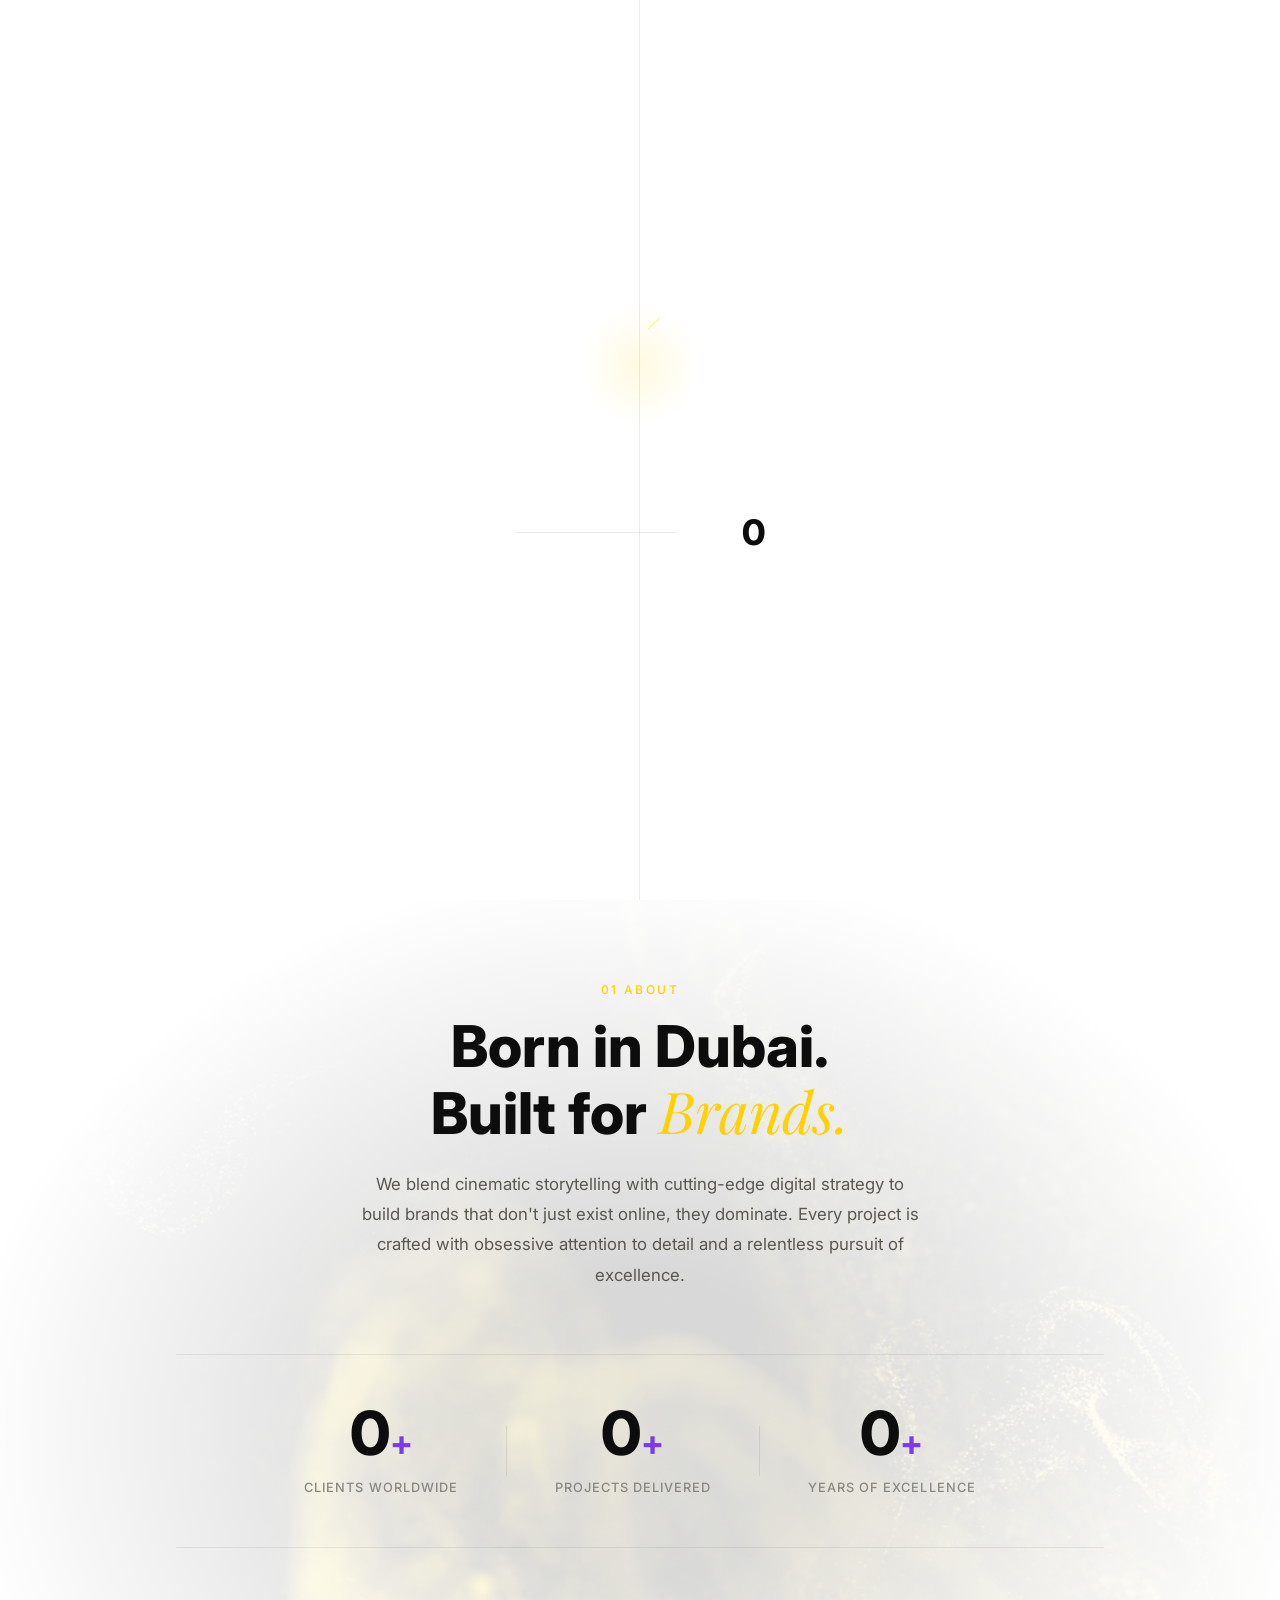
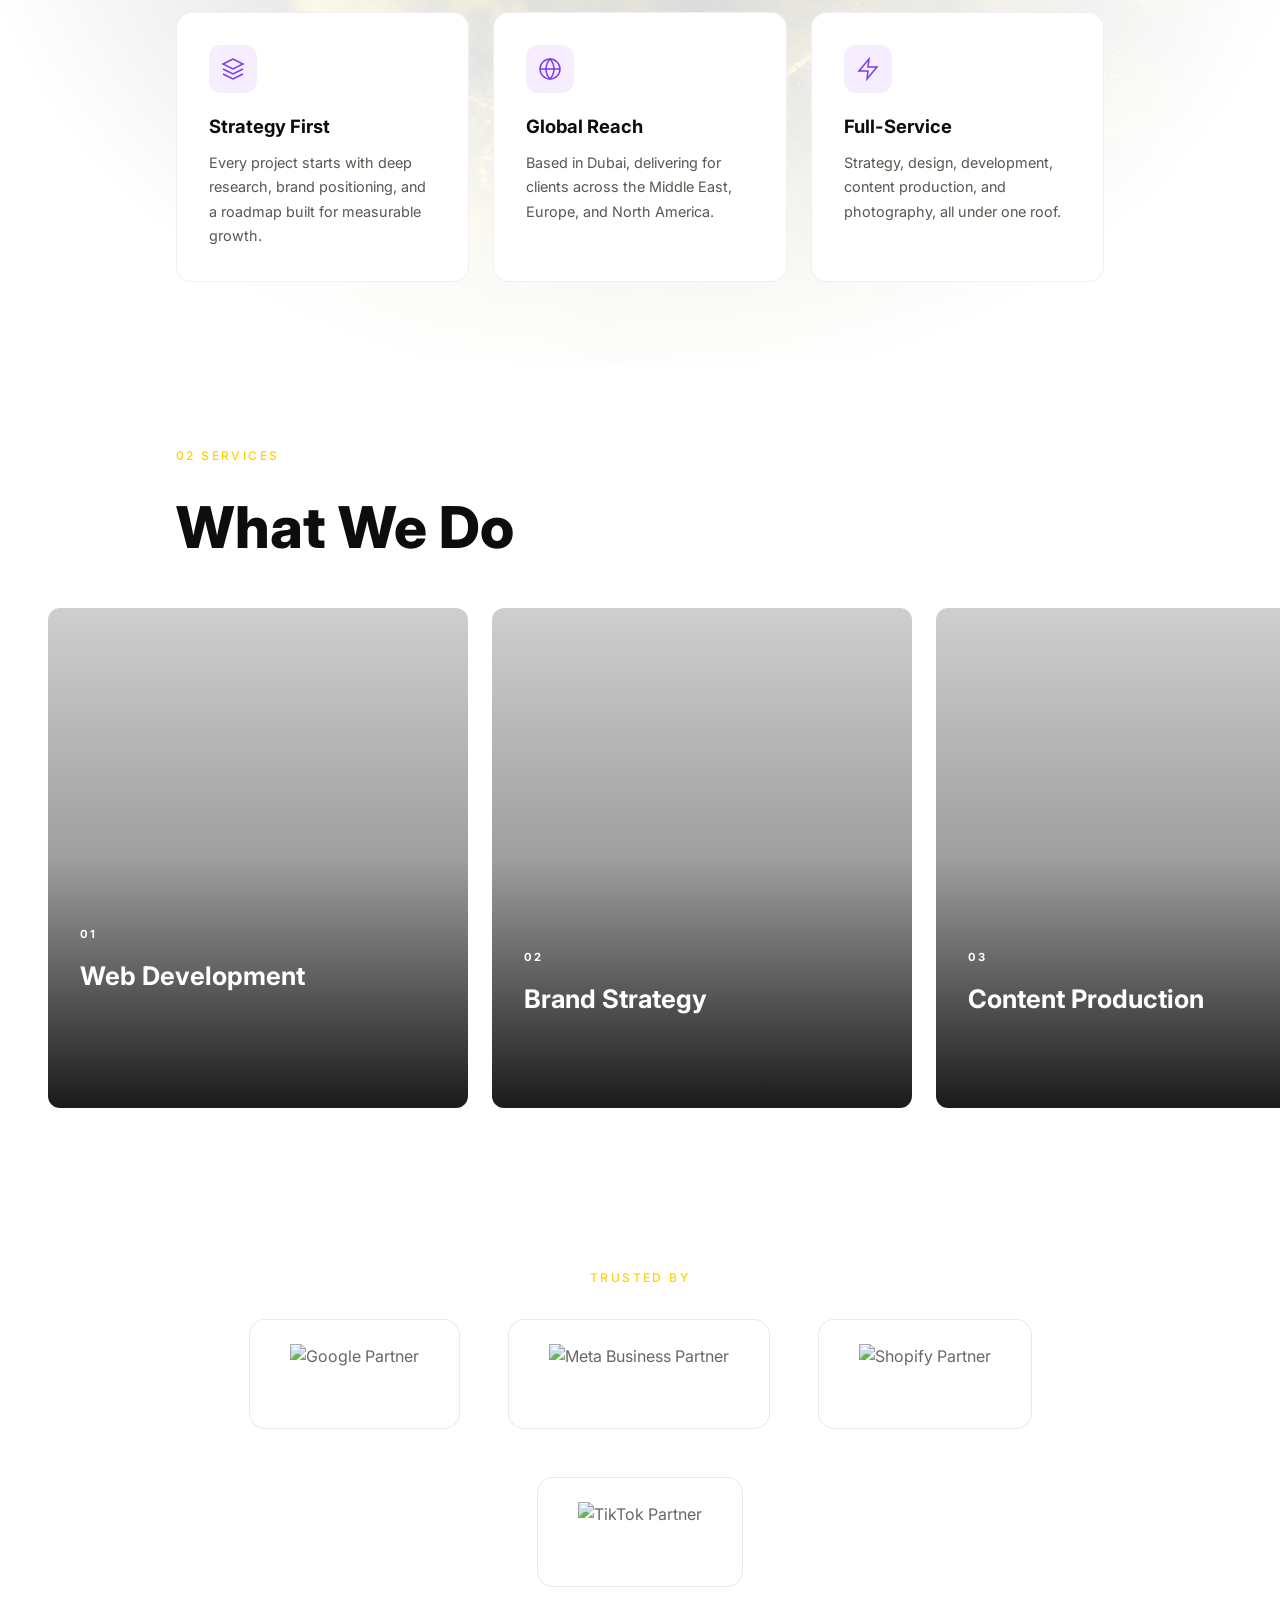
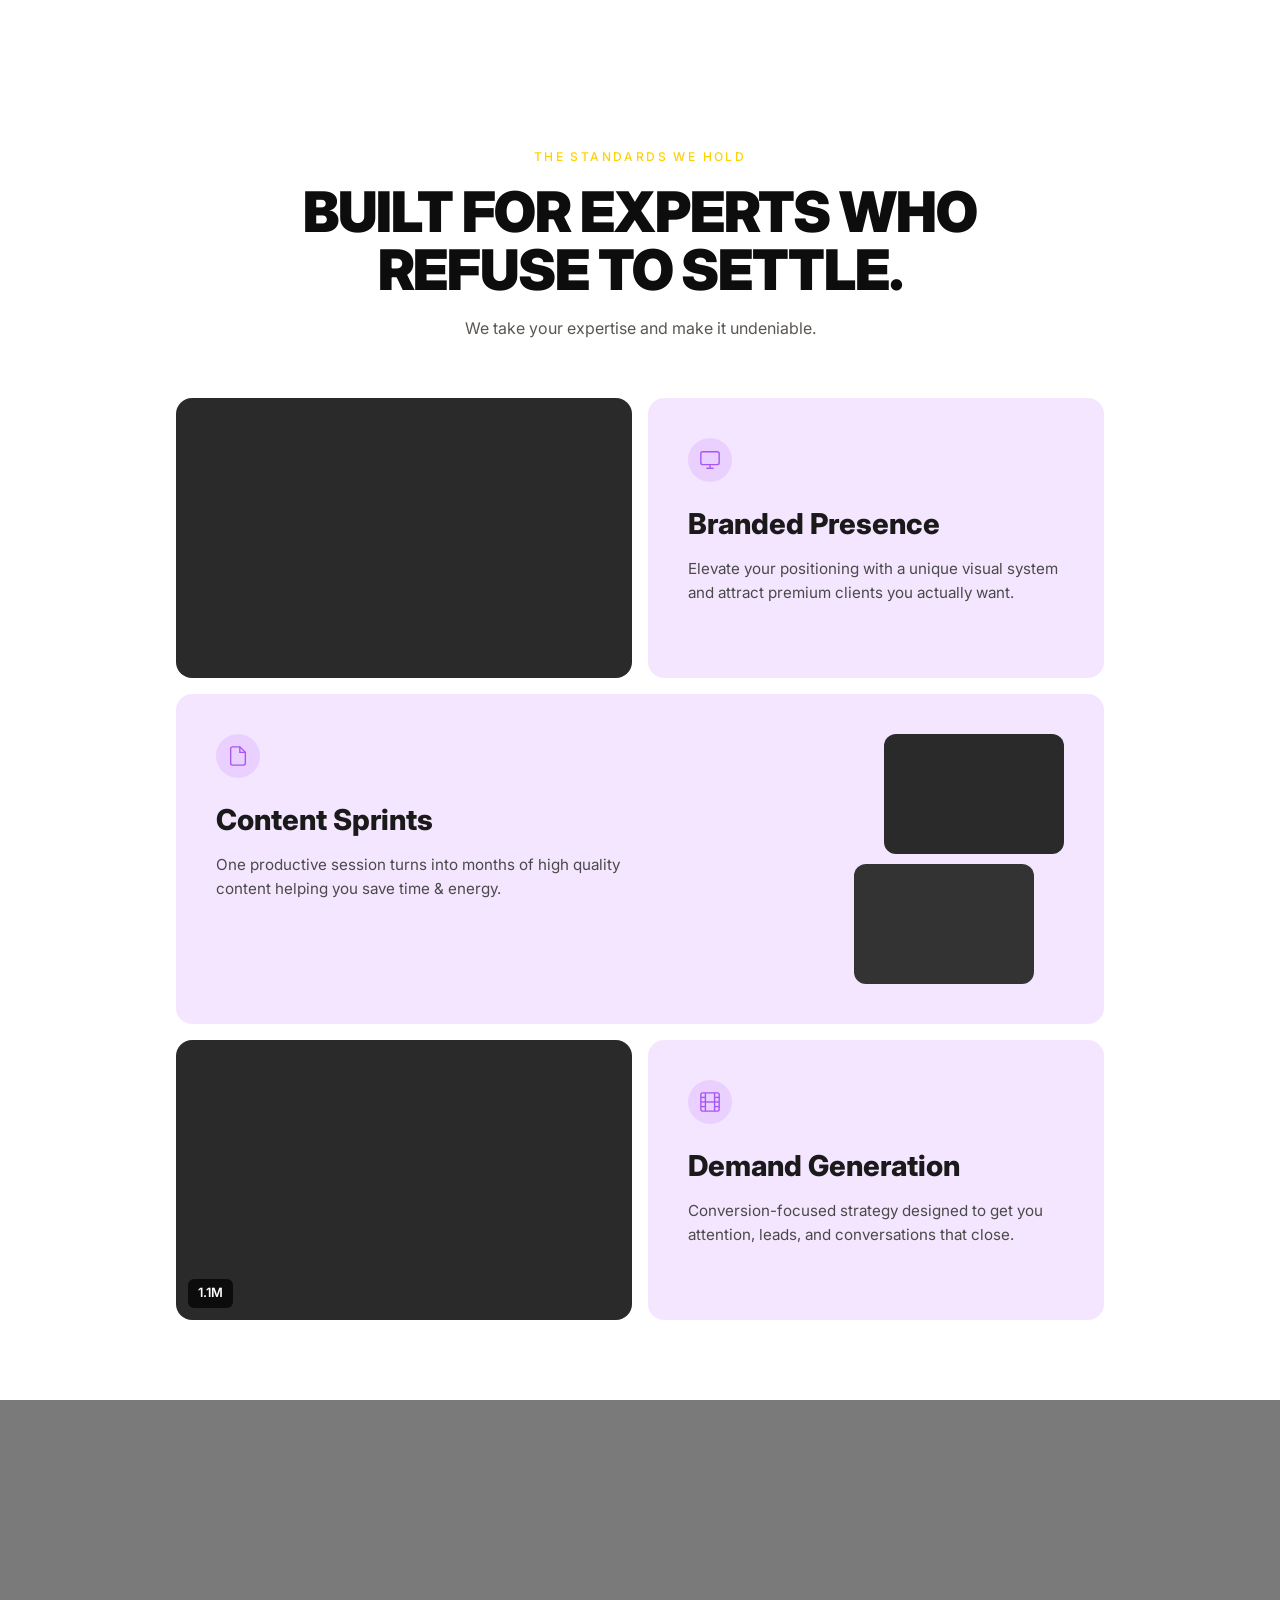
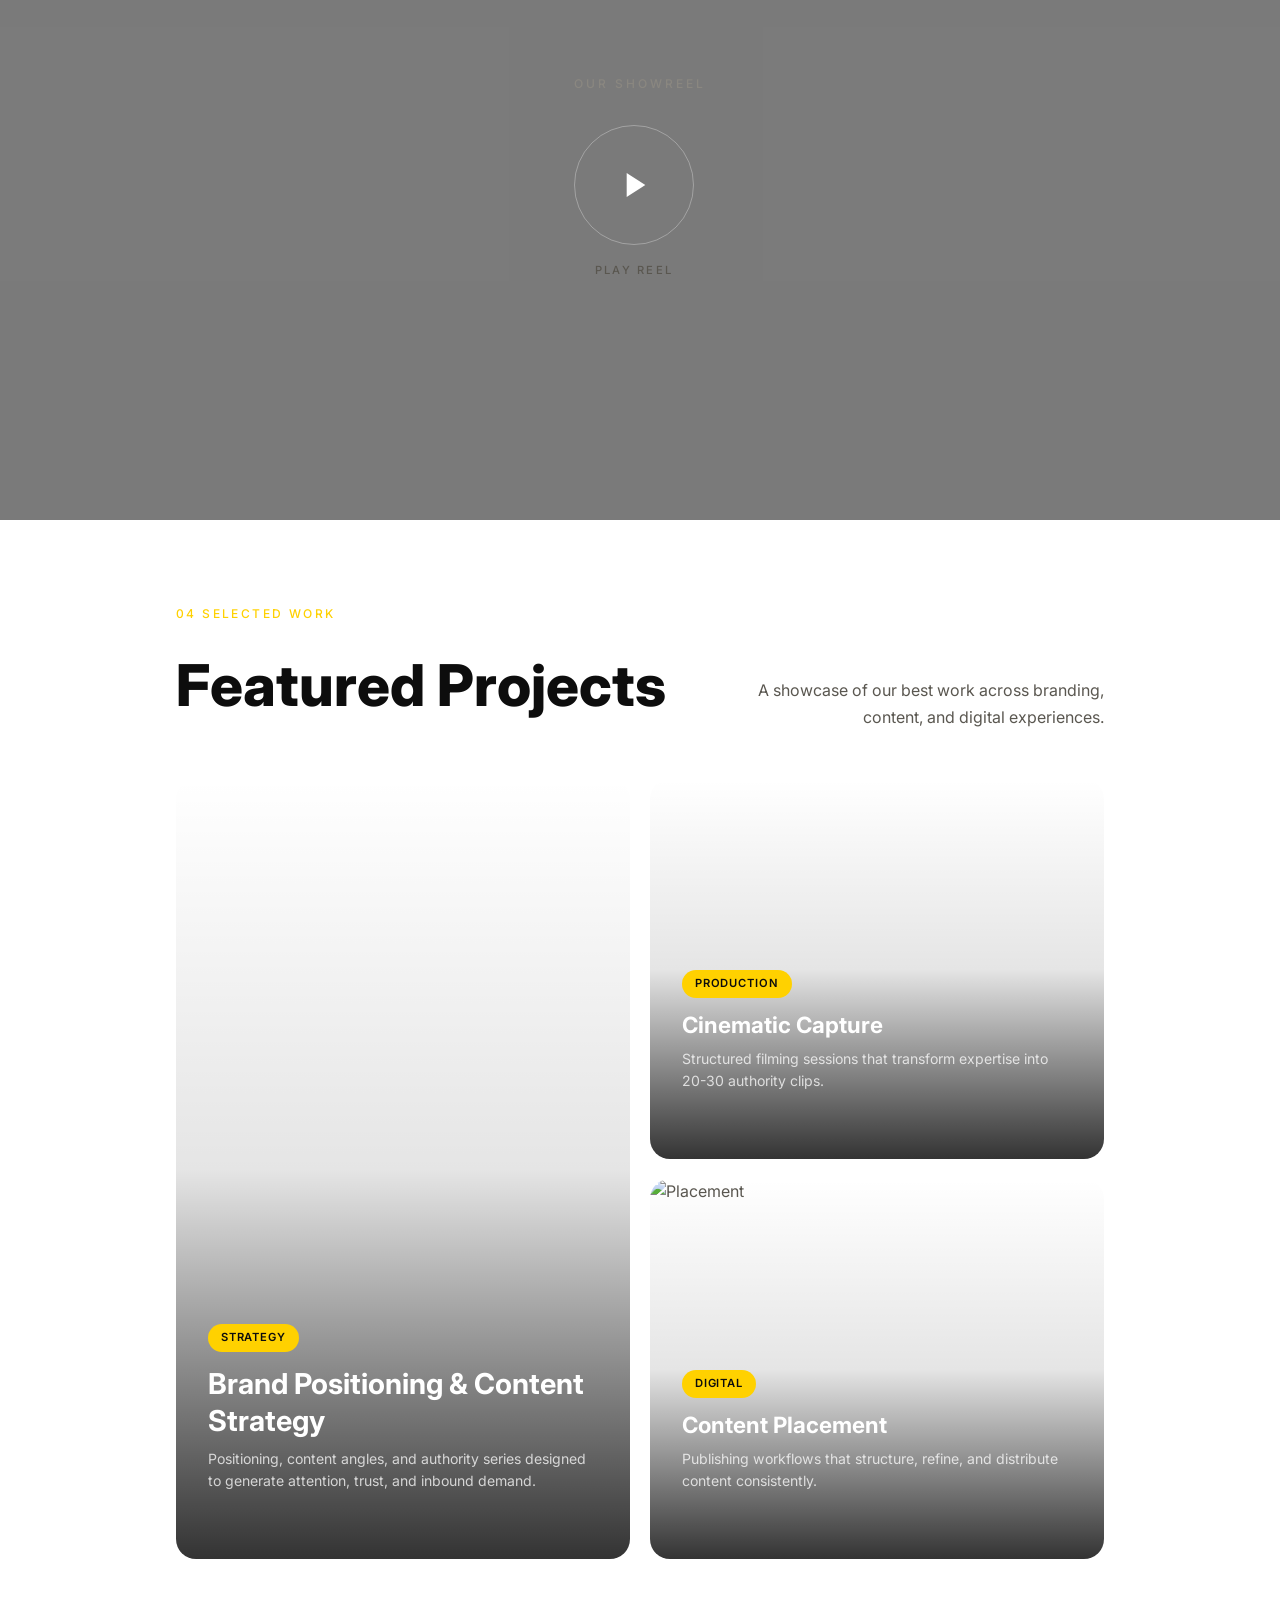
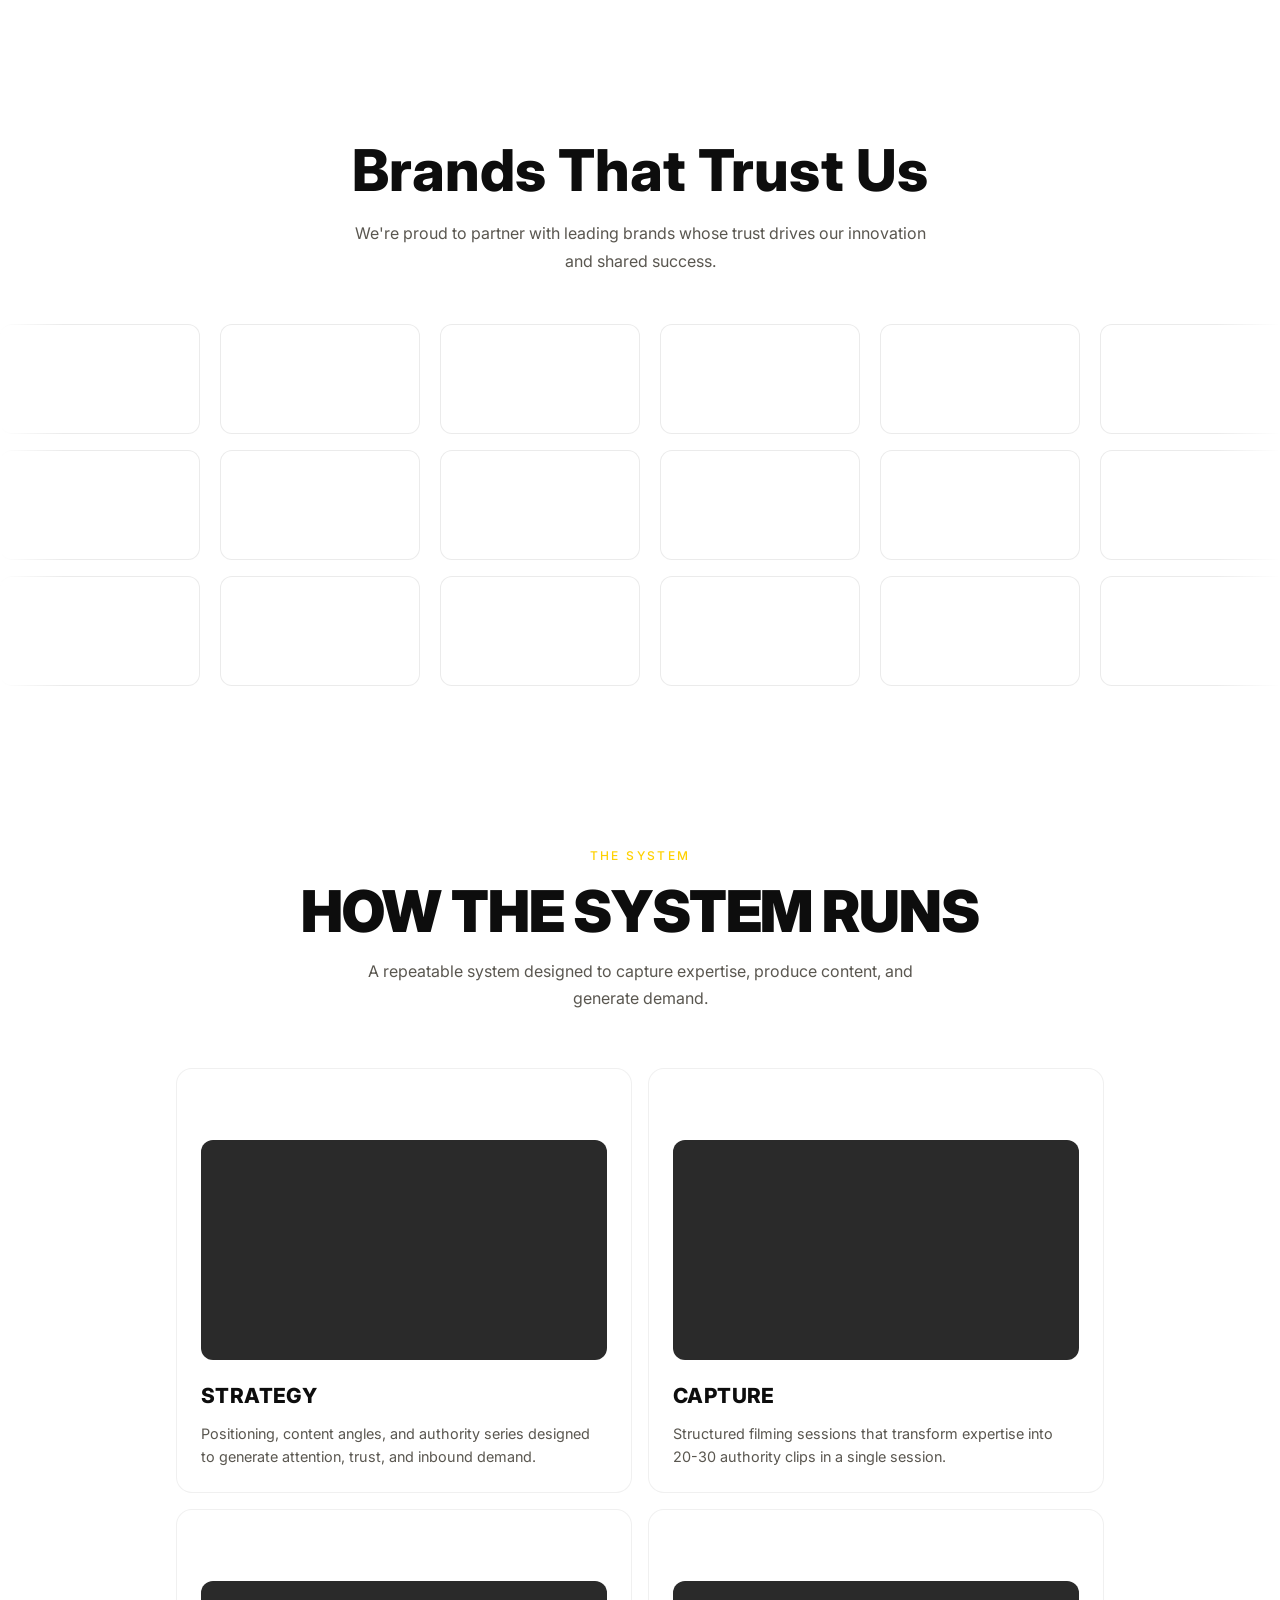
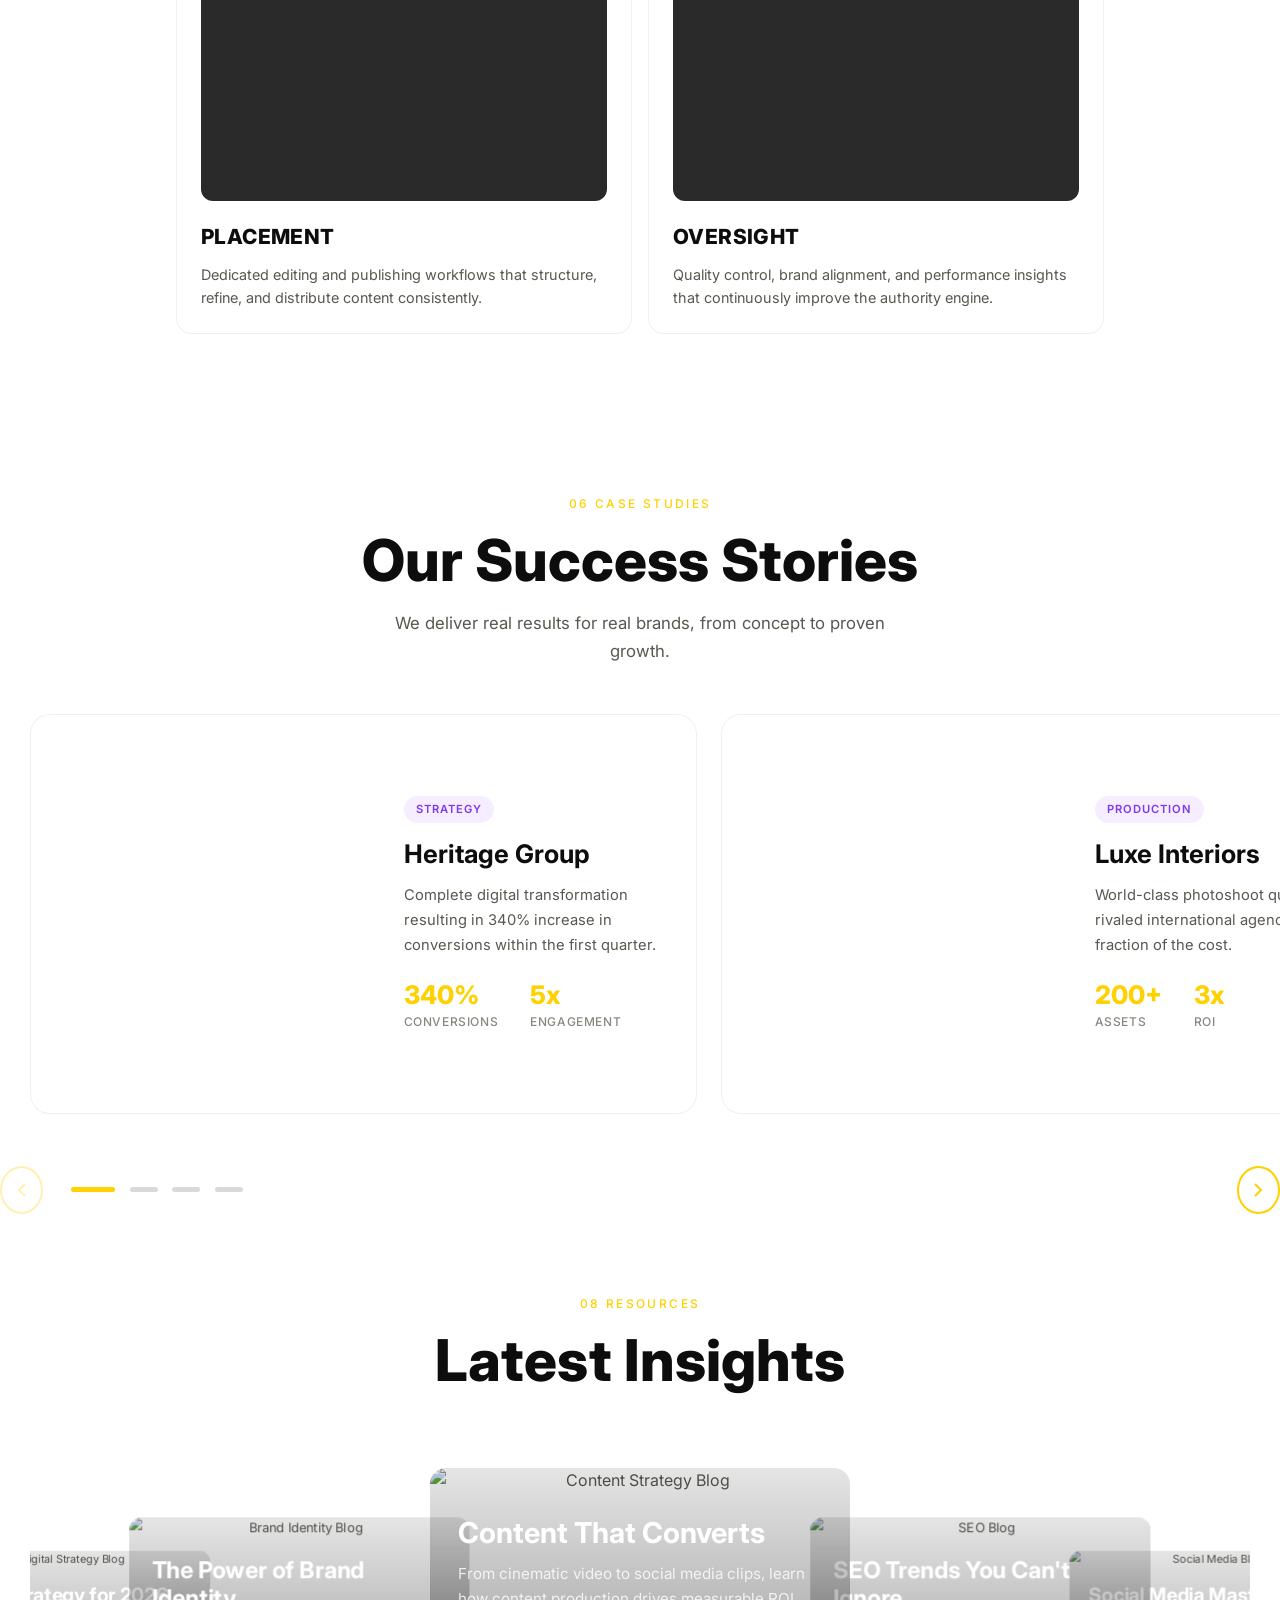
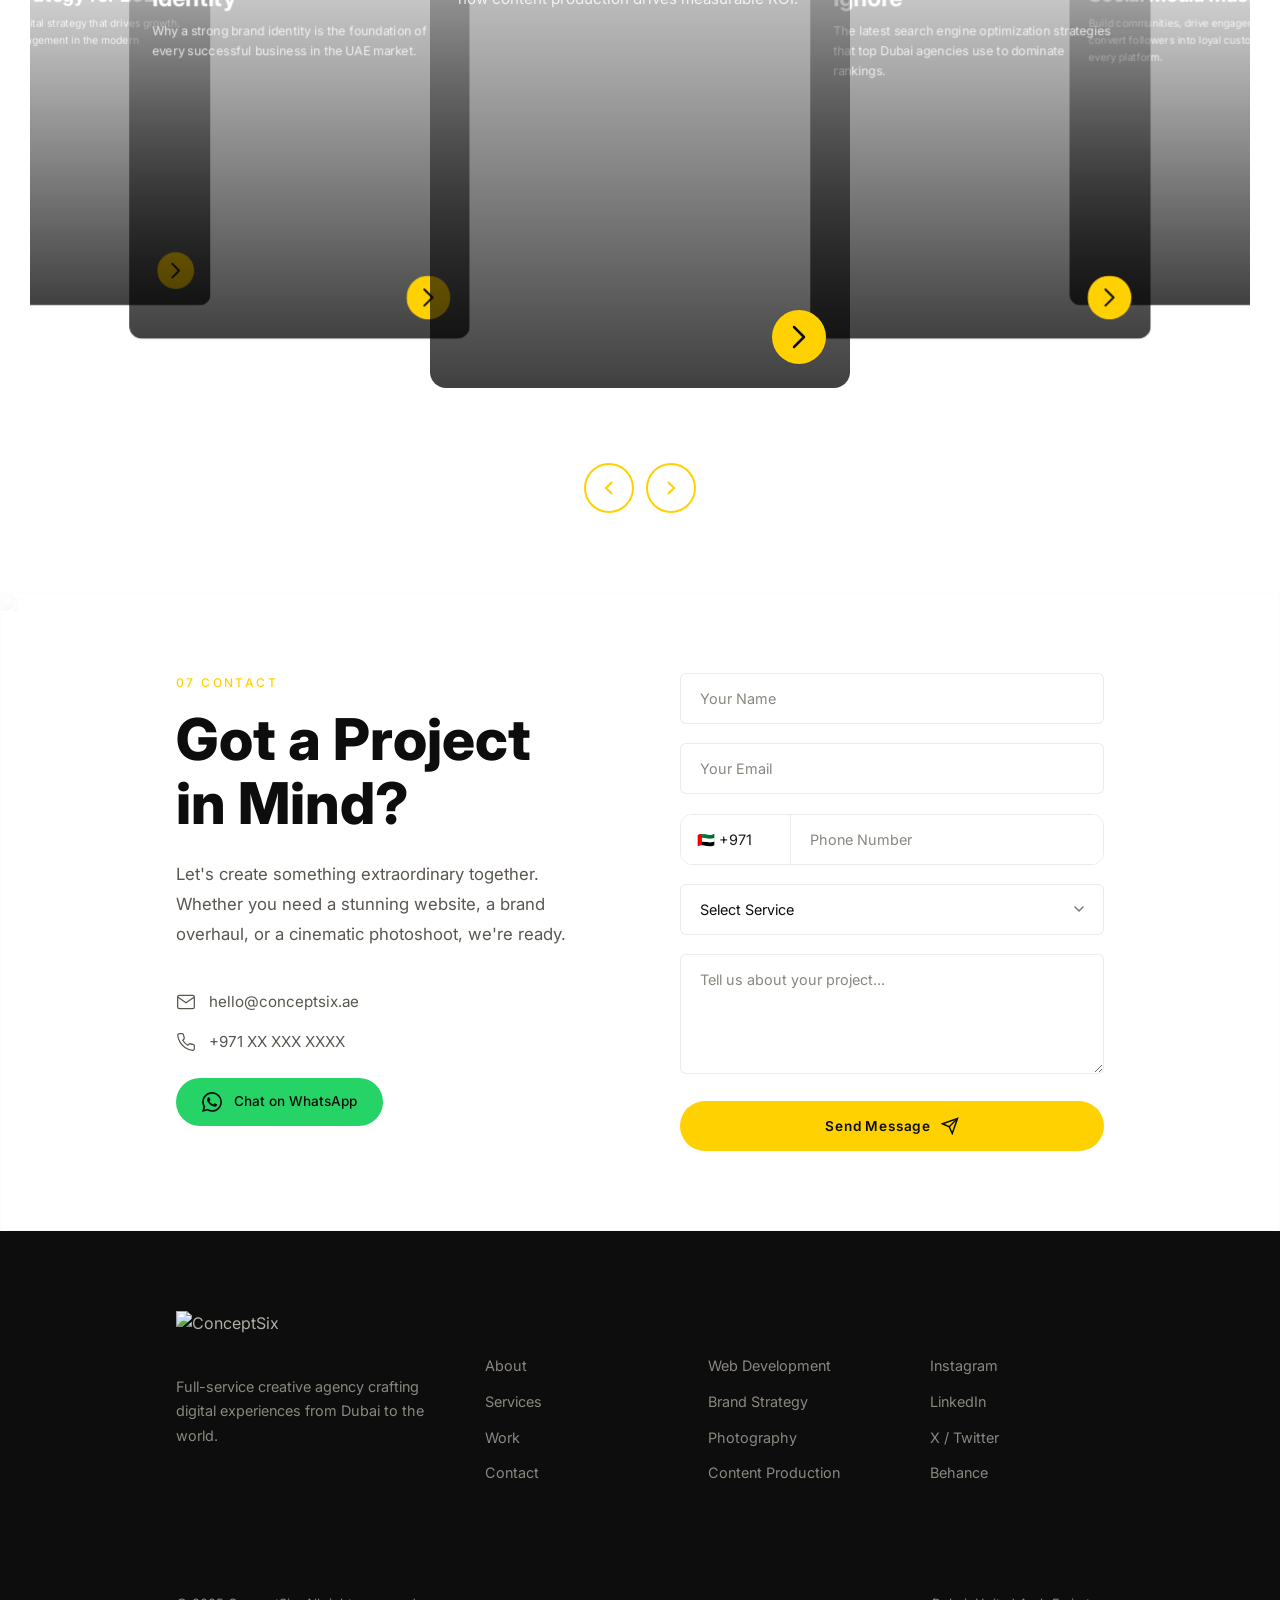
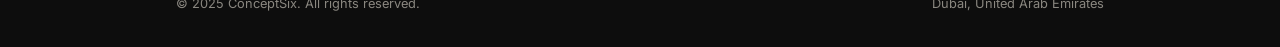
==== ConceptSix/index.html @ cc5f9ef1 "Redesign What We Stand For & How The System Runs sections, set container to 1024px - Container max-w" ====
<!DOCTYPE html>
<html lang="en" data-theme="light">
<head>
    <meta charset="UTF-8">
    <meta name="viewport" content="width=device-width, initial-scale=1.0">
    <title>CONCEPTSIX | Creative Agency Dubai</title>
    <meta name="description" content="ConceptSix is a full-service creative agency in Dubai offering web development, brand strategy, content production, and professional photography.">

    <!-- Fonts -->
    <link rel="preconnect" href="https://fonts.googleapis.com">
    <link rel="preconnect" href="https://fonts.gstatic.com" crossorigin>
    <link href="https://fonts.googleapis.com/css2?family=Inter:wght@300;400;500;600;700;800;900&family=Playfair+Display:ital,wght@0,400;0,700;0,900;1,400&display=swap" rel="stylesheet">
    <style>
        @font-face {
            font-family: 'Zacbelx';
            src: url('https://conceptsix.ae/wp-content/uploads/2025/06/zacbelx-medium.ttf') format('truetype');
            font-weight: 500;
            font-style: normal;
            font-display: swap;
        }
    </style>

    <!-- GSAP -->
    <script src="https://cdnjs.cloudflare.com/ajax/libs/gsap/3.12.5/gsap.min.js"></script>
    <script src="https://cdnjs.cloudflare.com/ajax/libs/gsap/3.12.5/ScrollTrigger.min.js"></script>
    <script src="https://cdnjs.cloudflare.com/ajax/libs/gsap/3.12.5/ScrollToPlugin.min.js"></script>

    <!-- Lenis Smooth Scroll -->
    <script src="https://unpkg.com/lenis@1.1.18/dist/lenis.min.js"></script>
    <link rel="stylesheet" href="https://cdn.jsdelivr.net/npm/swiper@11/swiper-bundle.min.css"/>
    <script src="https://cdn.jsdelivr.net/npm/swiper@11/swiper-bundle.min.js"></script>

    <link rel="stylesheet" href="styles.css">
</head>
<body>
    <!-- Grain Overlay -->
    <div class="grain-overlay"></div>

    <!-- Custom Cursor -->
    <div class="cursor" id="cursor">
        <div class="cursor-dot"></div>
        <div class="cursor-ring"></div>
    </div>

    <!-- Preloader -->
    <div class="preloader" id="preloader">
        <!-- Curtain panels -->
        <div class="preloader-curtain preloader-curtain-left"></div>
        <div class="preloader-curtain preloader-curtain-right"></div>

        <!-- Center content -->
        <div class="preloader-center">
            <div class="preloader-logo-wrap">
                <svg class="preloader-mark" xmlns="http://www.w3.org/2000/svg" viewBox="0 0 310.9 511.8">
                    <path class="preloader-path" d="M240.6,51.1l42.9,44.3-103.5,102c.3.6.8.5,1.4.6,4.5,1.1,9.5,1.7,14,2.8,56.5,14.7,102.7,61.6,115.4,118.3-.3.4-.8.4-1.2.4-4.7.5-9.8-.4-14.5-.4-13-.2-25.9,0-38.8-.4-2.5,0-8.6.5-10.5,0s-.7-.4-.8-.7c-1.7-3.6-3.2-7.4-5.2-10.9-24.8-43.4-79.3-56.8-126.4-38s-19.4,10.2-28.2,18.5-18.6,23.7-21.1,37.3c-5.5,30.3-1.2,59.7,17.2,84.9,37.1,50.8,115.1,52.7,152.8,1.6,4.5-6.1,8.3-12.7,11.3-19.7,7.8.1,15.6,0,23.5,0,1,0,2,.4,3.1.4,11.8.1,25.8-1,37.3,0s1.7.2,1.8.7c-3,13.3-8.1,26.4-14.6,38.3-39.5,72.7-130,101.3-205.2,65.1C5.8,455.1-27.3,347.3,25.2,266.1L91.4,83.3l58,21.4-18,50.8c0,.5-.3,1.6.6,1.3l107.8-106.1.8.4Z" fill="none" stroke="#FFD100" stroke-width="2"/>
                    <g>
                        <path class="preloader-path" d="M154.9,91.8l-58.4-21.8-.3-.7,5.2-14,57.8,21c.6.4.4,1.2.3,1.9-.9,4.3-4.2,9-4.6,13.6Z" fill="none" stroke="#FFD100" stroke-width="2"/>
                        <path class="preloader-path" d="M150.4,41.7c.1,0,.9,1.2,2.1.8l16.9,6.3.3,1.4-4.8,13.2-58.6-22.2,5.1-13.9h.6c12.4,4.4,24.6,9.3,37,14s1,0,1.5.3Z" fill="none" stroke="#FFD100" stroke-width="2"/>
                        <path class="preloader-path" d="M179.6,21.2c.9.9-4.3,12-4.3,14.1h-1.3s-57.4-21.1-57.4-21.1L121.2,0h.9c0,0,57.4,21.2,57.4,21.2Z" fill="none" stroke="#FFD100" stroke-width="2"/>
                    </g>
                </svg>
                <!-- Glow ring behind logo -->
                <div class="preloader-glow"></div>
            </div>

            <div class="preloader-text">
                <span class="preloader-word">CONCEPT</span><span class="preloader-word accent">SIX</span>
            </div>

            <div class="preloader-counter">
                <div class="preloader-bar">
                    <div class="preloader-progress" id="preloaderProgress"></div>
                </div>
                <div class="preloader-count" id="preloaderCount">0</div>
            </div>

            <div class="preloader-tagline">Loading Experience</div>
        </div>
    </div>

    <!-- Navigation -->
    <nav class="nav" id="nav">
        <a href="#" class="nav-logo"><img src="https://conceptsix.ae/wp-content/uploads/2025/06/cs-yello-512.svg" alt="ConceptSix" class="nav-logo-img"></a>
        <div class="nav-links" id="navLinks">
            <a href="#hero" class="nav-link" data-nav>Home</a>
            <a href="#about" class="nav-link" data-nav>About Us</a>
            <a href="#services" class="nav-link" data-nav>Services</a>
            <a href="#" class="nav-link" data-nav>Industries</a>
            <a href="#work" class="nav-link" data-nav>Case Studies</a>
            <a href="#" class="nav-link" data-nav>Blogs</a>
            <a href="#" class="nav-link" data-nav>Careers</a>
            <a href="#" class="nav-link" data-nav>FAQs</a>
            <a href="#contact" class="nav-link" data-nav>Contact Us</a>
        </div>
        <a href="#contact" class="nav-cta" data-magnetic>Let's Talk</a>
        <button class="nav-toggle" id="navToggle" aria-label="Toggle menu">
            <span></span>
            <span></span>
        </button>
    </nav>

    <!-- Theme Toggle -->
    <button class="theme-toggle" id="themeToggle" aria-label="Toggle theme">
        <svg class="theme-icon theme-icon--dark" xmlns="http://www.w3.org/2000/svg" width="18" height="18" viewBox="0 0 24 24" fill="none" stroke="currentColor" stroke-width="2" stroke-linecap="round" stroke-linejoin="round"><path d="M21 12.79A9 9 0 1 1 11.21 3 7 7 0 0 0 21 12.79z"/></svg>
        <svg class="theme-icon theme-icon--light" xmlns="http://www.w3.org/2000/svg" width="18" height="18" viewBox="0 0 24 24" fill="none" stroke="currentColor" stroke-width="2" stroke-linecap="round" stroke-linejoin="round"><circle cx="12" cy="12" r="5"/><line x1="12" y1="1" x2="12" y2="3"/><line x1="12" y1="21" x2="12" y2="23"/><line x1="4.22" y1="4.22" x2="5.64" y2="5.64"/><line x1="18.36" y1="18.36" x2="19.78" y2="19.78"/><line x1="1" y1="12" x2="3" y2="12"/><line x1="21" y1="12" x2="23" y2="12"/><line x1="4.22" y1="19.78" x2="5.64" y2="18.36"/><line x1="18.36" y1="4.22" x2="19.78" y2="5.64"/></svg>
    </button>

    <!-- Mobile Menu -->
    <div class="mobile-menu" id="mobileMenu">
        <div class="mobile-menu-inner">
            <a href="#hero" class="mobile-link">Home</a>
            <a href="#about" class="mobile-link">About Us</a>
            <a href="#services" class="mobile-link">Services</a>
            <a href="#" class="mobile-link">Industries</a>
            <a href="#work" class="mobile-link">Case Studies</a>
            <a href="#" class="mobile-link">Blogs</a>
            <a href="#" class="mobile-link">Careers</a>
            <a href="#" class="mobile-link">FAQs</a>
            <a href="#contact" class="mobile-link">Contact Us</a>
            <a href="#contact" class="mobile-link mobile-cta">Let's Talk →</a>
        </div>
    </div>

    <!-- HERO SECTION -->
    <section class="hero" id="hero">
        <!-- Trust badge -->
        <div class="hero-badge-pill">
            <span>Trusted by 150+ clients worldwide</span>
        </div>

        <!-- Main headline -->
        <h1 class="hero-title">
            <span class="hero-line"><span class="hero-line-inner">WE BUILD BRANDS</span></span>
            <span class="hero-line"><span class="hero-line-inner">THAT <em>DOMINATE</em> DIGITAL</span></span>
        </h1>

        <!-- Subtitle -->
        <p class="hero-sub">Strategy, design, and production crafted to generate visibility, trust, and inbound demand.</p>

        <!-- Scrolling showcase cards -->
        <div class="hero-showcase">
            <div class="hero-showcase-track">
                <div class="hero-card hero-card--short">
                    <video muted loop playsinline autoplay>
                        <source src="https://245974602.fs1.hubspotusercontent-na2.net/hubfs/245974602/conceptsix.ae_207cee48bc6541caa15a0e30786407da.mp4" type="video/mp4">
                    </video>
                </div>
                <div class="hero-card">
                    <img src="https://conceptsix.ae/wp-content/uploads/2025/10/freepik__a-sleek-digital-marketing-concept-modern-workspace__54560.webp" alt="Digital Marketing" loading="lazy">
                </div>
                <div class="hero-card hero-card--short">
                    <video muted loop playsinline autoplay>
                        <source src="https://245974602.fs1.hubspotusercontent-na2.net/hubfs/245974602/conceptsix.ae_7f58416b488a4c779fd698d5a2c591d6.mp4" type="video/mp4">
                    </video>
                </div>
                <div class="hero-card">
                    <img src="https://conceptsix.ae/wp-content/uploads/2025/10/modern-equipped-computer-lab-scaled.webp" alt="Computer Lab" loading="lazy">
                </div>
                <div class="hero-card hero-card--tall">
                    <video muted loop playsinline autoplay>
                        <source src="https://245974602.fs1.hubspotusercontent-na2.net/hubfs/245974602/conceptsix.ae_1b0bbf4b0c5842178cee90f04976ee6a.mp4" type="video/mp4">
                    </video>
                </div>
                <div class="hero-card hero-card--short">
                    <img src="https://conceptsix.ae/wp-content/uploads/2025/10/freepik__assistant__12573-1.webp" alt="Creative Work" loading="lazy">
                </div>
                <div class="hero-card">
                    <video muted loop playsinline autoplay>
                        <source src="https://245974602.fs1.hubspotusercontent-na2.net/hubfs/245974602/conceptsix.ae_7ebf3650b7a9484cb57c45c7d7089f55.mp4" type="video/mp4">
                    </video>
                </div>
                <div class="hero-card hero-card--short">
                    <img src="https://conceptsix.ae/wp-content/uploads/2025/10/freepik__a-sleek-digital-marketing-concept-modern-workspace__54560.webp" alt="Digital Marketing" loading="lazy">
                </div>
                <!-- Duplicate set for seamless loop -->
                <div class="hero-card">
                    <video muted loop playsinline autoplay>
                        <source src="https://245974602.fs1.hubspotusercontent-na2.net/hubfs/245974602/conceptsix.ae_207cee48bc6541caa15a0e30786407da.mp4" type="video/mp4">
                    </video>
                </div>
                <div class="hero-card hero-card--short">
                    <img src="https://conceptsix.ae/wp-content/uploads/2025/10/freepik__a-sleek-digital-marketing-concept-modern-workspace__54560.webp" alt="Digital Marketing" loading="lazy">
                </div>
                <div class="hero-card">
                    <video muted loop playsinline autoplay>
                        <source src="https://245974602.fs1.hubspotusercontent-na2.net/hubfs/245974602/conceptsix.ae_7f58416b488a4c779fd698d5a2c591d6.mp4" type="video/mp4">
                    </video>
                </div>
                <div class="hero-card hero-card--short">
                    <img src="https://conceptsix.ae/wp-content/uploads/2025/10/modern-equipped-computer-lab-scaled.webp" alt="Computer Lab" loading="lazy">
                </div>
                <div class="hero-card hero-card--tall">
                    <video muted loop playsinline autoplay>
                        <source src="https://245974602.fs1.hubspotusercontent-na2.net/hubfs/245974602/conceptsix.ae_1b0bbf4b0c5842178cee90f04976ee6a.mp4" type="video/mp4">
                    </video>
                </div>
                <div class="hero-card">
                    <img src="https://conceptsix.ae/wp-content/uploads/2025/10/freepik__assistant__12573-1.webp" alt="Creative Work" loading="lazy">
                </div>
                <div class="hero-card hero-card--short">
                    <video muted loop playsinline autoplay>
                        <source src="https://245974602.fs1.hubspotusercontent-na2.net/hubfs/245974602/conceptsix.ae_7ebf3650b7a9484cb57c45c7d7089f55.mp4" type="video/mp4">
                    </video>
                </div>
                <div class="hero-card">
                    <img src="https://conceptsix.ae/wp-content/uploads/2025/10/freepik__a-sleek-digital-marketing-concept-modern-workspace__54560.webp" alt="Digital Marketing" loading="lazy">
                </div>
            </div>
        </div>
    </section>

    <!-- ABOUT SECTION -->
    <section class="about section" id="about">
        <video class="about-bg-video" autoplay muted loop playsinline poster="poster.jpg">
            <source src="https://dl.dropboxusercontent.com/scl/fi/f4aaw6v3wom0neomt729w/GettyImages-1139926612-1.mp4?rlkey=jmlm5exjzb8fe2vysvphm2de7&st=w1k2lzik" type="video/mp4">
        </video>
        <div class="container">
            <!-- Top: centered intro -->
            <div class="about-intro">
                <span class="section-tag center" data-reveal>01 About</span>
                <h2 class="about-title" data-reveal-lines>
                    Born in Dubai.<br>Built for <em>Brands.</em>
                </h2>
                <p class="about-text" data-reveal>
                    We blend cinematic storytelling with cutting-edge digital strategy to build
                    brands that don't just exist online, they dominate. Every project is crafted
                    with obsessive attention to detail and a relentless pursuit of excellence.
                </p>
            </div>

            <!-- Stats row -->
            <div class="about-stats">
                <div class="about-stat" data-reveal>
                    <span class="about-stat-num" data-count="150">0</span><span class="about-stat-plus">+</span>
                    <span class="about-stat-label">Clients Worldwide</span>
                </div>
                <div class="about-stat-divider"></div>
                <div class="about-stat" data-reveal>
                    <span class="about-stat-num" data-count="300">0</span><span class="about-stat-plus">+</span>
                    <span class="about-stat-label">Projects Delivered</span>
                </div>
                <div class="about-stat-divider"></div>
                <div class="about-stat" data-reveal>
                    <span class="about-stat-num" data-count="6">0</span><span class="about-stat-plus">+</span>
                    <span class="about-stat-label">Years of Excellence</span>
                </div>
            </div>

            <!-- Feature cards -->
            <div class="about-features">
                <div class="about-feature" data-reveal>
                    <div class="about-feature-icon">
                        <svg width="24" height="24" viewBox="0 0 24 24" fill="none" stroke="currentColor" stroke-width="1.5"><path d="M12 2L2 7l10 5 10-5-10-5z"/><path d="M2 17l10 5 10-5"/><path d="M2 12l10 5 10-5"/></svg>
                    </div>
                    <h3 class="about-feature-title">Strategy First</h3>
                    <p class="about-feature-desc">Every project starts with deep research, brand positioning, and a roadmap built for measurable growth.</p>
                </div>
                <div class="about-feature" data-reveal>
                    <div class="about-feature-icon">
                        <svg width="24" height="24" viewBox="0 0 24 24" fill="none" stroke="currentColor" stroke-width="1.5"><path d="M12 22c5.523 0 10-4.477 10-10S17.523 2 12 2 2 6.477 2 12s4.477 10 10 10z"/><path d="M2 12h20"/><path d="M12 2a15.3 15.3 0 0 1 4 10 15.3 15.3 0 0 1-4 10 15.3 15.3 0 0 1-4-10 15.3 15.3 0 0 1 4-10z"/></svg>
                    </div>
                    <h3 class="about-feature-title">Global Reach</h3>
                    <p class="about-feature-desc">Based in Dubai, delivering for clients across the Middle East, Europe, and North America.</p>
                </div>
                <div class="about-feature" data-reveal>
                    <div class="about-feature-icon">
                        <svg width="24" height="24" viewBox="0 0 24 24" fill="none" stroke="currentColor" stroke-width="1.5"><polygon points="13 2 3 14 12 14 11 22 21 10 12 10 13 2"/></svg>
                    </div>
                    <h3 class="about-feature-title">Full-Service</h3>
                    <p class="about-feature-desc">Strategy, design, development, content production, and photography, all under one roof.</p>
                </div>
            </div>
        </div>
    </section>

    <!-- SERVICES SECTION -->
    <section class="services section" id="services">
        <div class="container">
            <span class="section-tag" data-reveal>02 Services</span>
            <h2 class="services-title" data-reveal-lines>What We Do</h2>
        </div>
        <div class="services-track-wrapper">
            <div class="services-track" id="servicesTrack">
                <div class="service-card">
                    <div class="service-card-video">
                        <video muted loop playsinline>
                            <source src="https://245974602.fs1.hubspotusercontent-na2.net/hubfs/245974602/conceptsix.ae_01ec155335de4dd9ae2b5298ee93e149.mp4" type="video/mp4">
                        </video>
                    </div>
                    <div class="service-card-content">
                        <span class="service-card-num">01</span>
                        <h3 class="service-card-title">Web Development</h3>
                        <p class="service-card-desc">High-performance websites and web apps built with cutting-edge technology. From e-commerce to custom platforms.</p>
                    </div>
                </div>
                <div class="service-card">
                    <div class="service-card-video">
                        <video muted loop playsinline>
                            <source src="https://245974602.fs1.hubspotusercontent-na2.net/hubfs/245974602/conceptsix.ae_1b0bbf4b0c5842178cee90f04976ee6a.mp4" type="video/mp4">
                        </video>
                    </div>
                    <div class="service-card-content">
                        <span class="service-card-num">02</span>
                        <h3 class="service-card-title">Brand Strategy</h3>
                        <p class="service-card-desc">Strategic brand positioning that resonates with your audience and sets you apart in competitive markets.</p>
                    </div>
                </div>
                <div class="service-card">
                    <div class="service-card-video">
                        <video muted loop playsinline>
                            <source src="https://245974602.fs1.hubspotusercontent-na2.net/hubfs/245974602/conceptsix.ae_d3bd3bac82c04b7691233d6f83fd4b0c.mp4" type="video/mp4">
                        </video>
                    </div>
                    <div class="service-card-content">
                        <span class="service-card-num">03</span>
                        <h3 class="service-card-title">Content Production</h3>
                        <p class="service-card-desc">Cinematic video production and motion design that tells your brand story with impact and emotion.</p>
                    </div>
                </div>
                <div class="service-card">
                    <div class="service-card-video">
                        <video muted loop playsinline>
                            <source src="https://245974602.fs1.hubspotusercontent-na2.net/hubfs/245974602/conceptsix.ae_801c0dfaed5e464f8000742e0812b9e5.mp4" type="video/mp4">
                        </video>
                    </div>
                    <div class="service-card-content">
                        <span class="service-card-num">04</span>
                        <h3 class="service-card-title">Photography</h3>
                        <p class="service-card-desc">Professional photoshoots for products, campaigns, and editorial. Every frame crafted to perfection.</p>
                    </div>
                </div>
                <div class="service-card">
                    <div class="service-card-video">
                        <video muted loop playsinline>
                            <source src="https://245974602.fs1.hubspotusercontent-na2.net/hubfs/245974602/conceptsix.ae_7ebf3650b7a9484cb57c45c7d7089f55.mp4" type="video/mp4">
                        </video>
                    </div>
                    <div class="service-card-content">
                        <span class="service-card-num">05</span>
                        <h3 class="service-card-title">Social Media</h3>
                        <p class="service-card-desc">Data-driven social strategies that build communities, drive engagement, and convert followers into customers.</p>
                    </div>
                </div>
                <div class="service-card">
                    <div class="service-card-video">
                        <video muted loop playsinline>
                            <source src="https://245974602.fs1.hubspotusercontent-na2.net/hubfs/245974602/conceptsix.ae_01ec155335de4dd9ae2b5298ee93e149.mp4" type="video/mp4">
                        </video>
                    </div>
                    <div class="service-card-content">
                        <span class="service-card-num">06</span>
                        <h3 class="service-card-title">Digital Marketing</h3>
                        <p class="service-card-desc">ROI-focused campaigns across search, social, and programmatic channels that deliver measurable growth.</p>
                    </div>
                </div>
            </div>
        </div>
    </section>

    <!-- TRUSTED BY -->
    <section class="partners section" id="partners">
        <div class="container">
            <span class="section-tag center" data-reveal>Trusted By</span>
            <div class="partner-logos-grid">
                <div class="partner-logo-item"><img src="https://conceptsix.ae/wp-content/uploads/2025/07/google-partner-seeklogo-768x342.webp" alt="Google Partner"></div>
                <div class="partner-logo-item"><img src="https://conceptsix.ae/wp-content/uploads/2025/07/meta-business-partner-seeklogo-768x440.webp" alt="Meta Business Partner"></div>
                <div class="partner-logo-item"><img src="https://conceptsix.ae/wp-content/uploads/2025/07/6298cbf1173f782c64abc706-768x344.webp" alt="Shopify Partner"></div>
                <div class="partner-logo-item"><img src="https://conceptsix.ae/wp-content/uploads/2025/07/tiktok-partner2.webp" alt="TikTok Partner"></div>
            </div>
        </div>
    </section>

    <!-- STANDARDS / SOLUTIONS BENTO -->
    <section class="standfor section" id="solutions">
        <div class="container">
            <div class="standfor-header">
                <span class="section-tag center" data-reveal>The Standards We Hold</span>
                <h2 class="standfor-title" data-reveal-lines>BUILT FOR EXPERTS WHO<br>REFUSE TO SETTLE.</h2>
                <p class="standfor-sub" data-reveal>We take your expertise and make it undeniable.</p>
            </div>
            <div class="standfor-grid">
                <!-- Card 1: Branded Presence -->
                <div class="standfor-card standfor-card--row" data-reveal>
                    <div class="standfor-card-img" style="background: #2a2a2a;">
                        <!-- placeholder for design mockups image -->
                    </div>
                    <div class="standfor-card-body standfor-card-body--pink">
                        <div class="standfor-card-icon">
                            <svg width="22" height="22" viewBox="0 0 24 24" fill="none" stroke="currentColor" stroke-width="1.5"><rect x="2" y="3" width="20" height="14" rx="2"/><line x1="8" y1="21" x2="16" y2="21"/><line x1="12" y1="17" x2="12" y2="21"/></svg>
                        </div>
                        <h3 class="standfor-card-title">Branded Presence</h3>
                        <p class="standfor-card-desc">Elevate your positioning with a unique visual system and attract premium clients you actually want.</p>
                    </div>
                </div>
                <!-- Card 2: Content Sprints -->
                <div class="standfor-card standfor-card--wide standfor-card-body--pink" data-reveal>
                    <div class="standfor-card-left">
                        <div class="standfor-card-icon">
                            <svg width="22" height="22" viewBox="0 0 24 24" fill="none" stroke="currentColor" stroke-width="1.5"><path d="M14 2H6a2 2 0 00-2 2v16a2 2 0 002 2h12a2 2 0 002-2V8z"/><polyline points="14 2 14 8 20 8"/></svg>
                        </div>
                        <h3 class="standfor-card-title">Content Sprints</h3>
                        <p class="standfor-card-desc">One productive session turns into months of high quality content helping you save time & energy.</p>
                    </div>
                    <div class="standfor-card-photos">
                        <div class="standfor-photo" style="background: #2a2a2a;"></div>
                        <div class="standfor-photo standfor-photo--offset" style="background: #333;"></div>
                    </div>
                </div>
                <!-- Card 3: Demand Generation -->
                <div class="standfor-card standfor-card--row" data-reveal>
                    <div class="standfor-card-img standfor-card-img--small" style="background: #2a2a2a;">
                        <span class="standfor-views-badge">1.1M</span>
                    </div>
                    <div class="standfor-card-body standfor-card-body--pink">
                        <div class="standfor-card-icon">
                            <svg width="22" height="22" viewBox="0 0 24 24" fill="none" stroke="currentColor" stroke-width="1.5"><rect x="2" y="2" width="20" height="20" rx="2"/><path d="M7 2v20"/><path d="M17 2v20"/><path d="M2 12h20"/><path d="M2 7h5"/><path d="M2 17h5"/><path d="M17 17h5"/><path d="M17 7h5"/></svg>
                        </div>
                        <h3 class="standfor-card-title">Demand Generation</h3>
                        <p class="standfor-card-desc">Conversion-focused strategy designed to get you attention, leads, and conversations that close.</p>
                    </div>
                </div>
            </div>
        </div>
    </section>

    <!-- SHOWREEL SECTION -->
    <section class="showreel section" id="showreel">
        <div class="showreel-video-wrap">
            <video class="showreel-video" muted loop playsinline id="showreelVideo">
                <source src="https://245974602.fs1.hubspotusercontent-na2.net/hubfs/245974602/conceptsix.ae_d3bd3bac82c04b7691233d6f83fd4b0c.mp4" type="video/mp4">
            </video>
            <div class="showreel-overlay"></div>
        </div>
        <div class="showreel-content">
            <span class="showreel-tag" data-reveal>Our Showreel</span>
            <button class="showreel-play" id="showreelPlay" data-magnetic aria-label="Play showreel">
                <svg width="32" height="32" viewBox="0 0 24 24" fill="currentColor"><polygon points="5,3 19,12 5,21"/></svg>
                <span class="showreel-play-ring"></span>
                <span class="showreel-play-text">Play Reel</span>
            </button>
        </div>
        <!-- Fullscreen Player -->
        <div class="showreel-fullscreen" id="showreelFullscreen">
            <button class="showreel-close" id="showreelClose" aria-label="Close">
                <svg width="24" height="24" viewBox="0 0 24 24" fill="none" stroke="currentColor" stroke-width="2"><line x1="18" y1="6" x2="6" y2="18"/><line x1="6" y1="6" x2="18" y2="18"/></svg>
            </button>
            <video class="showreel-full-video" id="showreelFullVideo" controls>
                <source src="https://245974602.fs1.hubspotusercontent-na2.net/hubfs/245974602/conceptsix.ae_d3bd3bac82c04b7691233d6f83fd4b0c.mp4" type="video/mp4">
            </video>
        </div>
    </section>

    <!-- PORTFOLIO / WORK SECTION -->
    <section class="work section" id="work">
        <div class="container">
            <div class="work-header">
                <div class="work-header-left">
                    <span class="section-tag" data-reveal>04 Selected Work</span>
                    <h2 class="work-title" data-reveal-lines>Featured Projects</h2>
                </div>
                <p class="work-sub" data-reveal>A showcase of our best work across branding, content, and digital experiences.</p>
            </div>
            <div class="work-bento">
                <div class="work-bento-card work-bento-large" data-reveal>
                    <div class="work-bento-media">
                        <video muted loop playsinline autoplay>
                            <source src="https://245974602.fs1.hubspotusercontent-na2.net/hubfs/245974602/conceptsix.ae_207cee48bc6541caa15a0e30786407da.mp4" type="video/mp4">
                        </video>
                    </div>
                    <div class="work-bento-overlay">
                        <span class="work-bento-tag">Strategy</span>
                        <h3 class="work-bento-title">Brand Positioning & Content Strategy</h3>
                        <p class="work-bento-desc">Positioning, content angles, and authority series designed to generate attention, trust, and inbound demand.</p>
                        <span class="work-bento-link">View Project &rarr;</span>
                    </div>
                </div>
                <div class="work-bento-card" data-reveal>
                    <div class="work-bento-media">
                        <video muted loop playsinline autoplay>
                            <source src="https://245974602.fs1.hubspotusercontent-na2.net/hubfs/245974602/conceptsix.ae_7f58416b488a4c779fd698d5a2c591d6.mp4" type="video/mp4">
                        </video>
                    </div>
                    <div class="work-bento-overlay">
                        <span class="work-bento-tag">Production</span>
                        <h3 class="work-bento-title">Cinematic Capture</h3>
                        <p class="work-bento-desc">Structured filming sessions that transform expertise into 20-30 authority clips.</p>
                        <span class="work-bento-link">View Project &rarr;</span>
                    </div>
                </div>
                <div class="work-bento-card" data-reveal>
                    <div class="work-bento-media">
                        <img src="https://conceptsix.ae/wp-content/uploads/2025/10/freepik__a-sleek-digital-marketing-concept-modern-workspace__54560.webp" alt="Placement" loading="lazy">
                    </div>
                    <div class="work-bento-overlay">
                        <span class="work-bento-tag">Digital</span>
                        <h3 class="work-bento-title">Content Placement</h3>
                        <p class="work-bento-desc">Publishing workflows that structure, refine, and distribute content consistently.</p>
                        <span class="work-bento-link">View Project &rarr;</span>
                    </div>
                </div>
                <div class="work-bento-card work-bento-wide" data-reveal>
                    <div class="work-bento-media">
                        <video muted loop playsinline autoplay>
                            <source src="https://245974602.fs1.hubspotusercontent-na2.net/hubfs/245974602/conceptsix.ae_1b0bbf4b0c5842178cee90f04976ee6a.mp4" type="video/mp4">
                        </video>
                    </div>
                    <div class="work-bento-overlay">
                        <span class="work-bento-tag">Analytics</span>
                        <h3 class="work-bento-title">Performance Oversight & Brand Alignment</h3>
                        <p class="work-bento-desc">Quality control, brand alignment, and performance insights that continuously improve the authority engine.</p>
                        <span class="work-bento-link">View Project &rarr;</span>
                    </div>
                </div>
            </div>
        </div>
    </section>




    <!-- BRANDS THAT TRUST US -->
    <section class="brands-trust section">
        <!-- Client Logos Slider -->
        <div class="client-logos-slider-header">
            <h3 class="client-logos-slider-title" data-reveal-lines>Brands That Trust Us</h3>
            <p class="client-logos-slider-text" data-reveal>We're proud to partner with leading brands whose trust drives our innovation and shared success.</p>
        </div>
        <div class="client-logos-slider">
            <!-- Row 1: scrolls left -->
            <div class="client-logos-row">
                <div class="client-logos-track">
                    <div class="client-logo"><img src="https://conceptsix.ae/wp-content/uploads/2025/06/Artboard-1-15-2.webp" alt="Client"></div>
                    <div class="client-logo"><img src="https://conceptsix.ae/wp-content/uploads/2025/06/Artboard-1-18.webp" alt="Client"></div>
                    <div class="client-logo"><img src="https://conceptsix.ae/wp-content/uploads/2025/06/Artboard-1-16.webp" alt="Client"></div>
                    <div class="client-logo"><img src="https://conceptsix.ae/wp-content/uploads/2025/06/Artboard-1-17-1.webp" alt="Client"></div>
                    <div class="client-logo"><img src="https://conceptsix.ae/wp-content/uploads/2025/06/Artboard-1-16-1.webp" alt="Client"></div>
                    <div class="client-logo"><img src="https://conceptsix.ae/wp-content/uploads/2025/06/Artboard-1.webp" alt="Client"></div>
                    <div class="client-logo"><img src="https://conceptsix.ae/wp-content/uploads/2025/06/Artboard-1-15.webp" alt="Client"></div>
                    <div class="client-logo"><img src="https://conceptsix.ae/wp-content/uploads/2025/06/Artboard-1-17.webp" alt="Client"></div>
                    <div class="client-logo"><img src="https://conceptsix.ae/wp-content/uploads/2025/06/Artboard-1-13.webp" alt="Client"></div>
                    <div class="client-logo"><img src="https://conceptsix.ae/wp-content/uploads/2025/06/Artboard-1-14-2.webp" alt="Client"></div>
                    <div class="client-logo"><img src="https://conceptsix.ae/wp-content/uploads/2025/06/Artboard-1-14-1.webp" alt="Client"></div>
                    <div class="client-logo"><img src="https://conceptsix.ae/wp-content/uploads/2025/06/Artboard-1-15-1.webp" alt="Client"></div>
                    <div class="client-logo"><img src="https://conceptsix.ae/wp-content/uploads/2025/06/Artboard-1-14.webp" alt="Client"></div>
                    <div class="client-logo"><img src="https://conceptsix.ae/wp-content/uploads/2025/06/Artboard-1-12.webp" alt="Client"></div>
                    <div class="client-logo"><img src="https://conceptsix.ae/wp-content/uploads/2025/06/Artboard-1-13-1.webp" alt="Client"></div>
                    <div class="client-logo"><img src="https://conceptsix.ae/wp-content/uploads/2025/06/Artboard-1-11-2.webp" alt="Client"></div>
                    <div class="client-logo"><img src="https://conceptsix.ae/wp-content/uploads/2025/06/Artboard-1-13-2.webp" alt="Client"></div>
                    <!-- Duplicate for seamless loop -->
                    <div class="client-logo"><img src="https://conceptsix.ae/wp-content/uploads/2025/06/Artboard-1-15-2.webp" alt="Client"></div>
                    <div class="client-logo"><img src="https://conceptsix.ae/wp-content/uploads/2025/06/Artboard-1-18.webp" alt="Client"></div>
                    <div class="client-logo"><img src="https://conceptsix.ae/wp-content/uploads/2025/06/Artboard-1-16.webp" alt="Client"></div>
                    <div class="client-logo"><img src="https://conceptsix.ae/wp-content/uploads/2025/06/Artboard-1-17-1.webp" alt="Client"></div>
                    <div class="client-logo"><img src="https://conceptsix.ae/wp-content/uploads/2025/06/Artboard-1-16-1.webp" alt="Client"></div>
                    <div class="client-logo"><img src="https://conceptsix.ae/wp-content/uploads/2025/06/Artboard-1.webp" alt="Client"></div>
                    <div class="client-logo"><img src="https://conceptsix.ae/wp-content/uploads/2025/06/Artboard-1-15.webp" alt="Client"></div>
                    <div class="client-logo"><img src="https://conceptsix.ae/wp-content/uploads/2025/06/Artboard-1-17.webp" alt="Client"></div>
                    <div class="client-logo"><img src="https://conceptsix.ae/wp-content/uploads/2025/06/Artboard-1-13.webp" alt="Client"></div>
                    <div class="client-logo"><img src="https://conceptsix.ae/wp-content/uploads/2025/06/Artboard-1-14-2.webp" alt="Client"></div>
                    <div class="client-logo"><img src="https://conceptsix.ae/wp-content/uploads/2025/06/Artboard-1-14-1.webp" alt="Client"></div>
                    <div class="client-logo"><img src="https://conceptsix.ae/wp-content/uploads/2025/06/Artboard-1-15-1.webp" alt="Client"></div>
                    <div class="client-logo"><img src="https://conceptsix.ae/wp-content/uploads/2025/06/Artboard-1-14.webp" alt="Client"></div>
                    <div class="client-logo"><img src="https://conceptsix.ae/wp-content/uploads/2025/06/Artboard-1-12.webp" alt="Client"></div>
                    <div class="client-logo"><img src="https://conceptsix.ae/wp-content/uploads/2025/06/Artboard-1-13-1.webp" alt="Client"></div>
                    <div class="client-logo"><img src="https://conceptsix.ae/wp-content/uploads/2025/06/Artboard-1-11-2.webp" alt="Client"></div>
                    <div class="client-logo"><img src="https://conceptsix.ae/wp-content/uploads/2025/06/Artboard-1-13-2.webp" alt="Client"></div>
                </div>
            </div>
            <!-- Row 2: scrolls right -->
            <div class="client-logos-row reverse">
                <div class="client-logos-track">
                    <div class="client-logo"><img src="https://conceptsix.ae/wp-content/uploads/2025/06/Artboard-1-12-1.webp" alt="Client"></div>
                    <div class="client-logo"><img src="https://conceptsix.ae/wp-content/uploads/2025/06/Artboard-1-11.webp" alt="Client"></div>
                    <div class="client-logo"><img src="https://conceptsix.ae/wp-content/uploads/2025/06/Artboard-1-11-1.webp" alt="Client"></div>
                    <div class="client-logo"><img src="https://conceptsix.ae/wp-content/uploads/2025/06/Artboard-1-10-2.webp" alt="Client"></div>
                    <div class="client-logo"><img src="https://conceptsix.ae/wp-content/uploads/2025/06/Artboard-1-10.webp" alt="Client"></div>
                    <div class="client-logo"><img src="https://conceptsix.ae/wp-content/uploads/2025/06/Artboard-1-10-1.webp" alt="Client"></div>
                    <div class="client-logo"><img src="https://conceptsix.ae/wp-content/uploads/2025/06/Artboard-1-09.webp" alt="Client"></div>
                    <div class="client-logo"><img src="https://conceptsix.ae/wp-content/uploads/2025/06/Artboard-1-08-2.webp" alt="Client"></div>
                    <div class="client-logo"><img src="https://conceptsix.ae/wp-content/uploads/2025/06/Artboard-1-08.webp" alt="Client"></div>
                    <div class="client-logo"><img src="https://conceptsix.ae/wp-content/uploads/2025/06/Artboard-1-09-1.webp" alt="Client"></div>
                    <div class="client-logo"><img src="https://conceptsix.ae/wp-content/uploads/2025/06/Artboard-1-08-1.webp" alt="Client"></div>
                    <div class="client-logo"><img src="https://conceptsix.ae/wp-content/uploads/2025/06/Artboard-1-06.webp" alt="Client"></div>
                    <div class="client-logo"><img src="https://conceptsix.ae/wp-content/uploads/2025/06/Artboard-1-07.webp" alt="Client"></div>
                    <div class="client-logo"><img src="https://conceptsix.ae/wp-content/uploads/2025/06/Artboard-1-07-2.webp" alt="Client"></div>
                    <div class="client-logo"><img src="https://conceptsix.ae/wp-content/uploads/2025/06/Artboard-1-06-1.webp" alt="Client"></div>
                    <div class="client-logo"><img src="https://conceptsix.ae/wp-content/uploads/2025/06/Artboard-1-05.webp" alt="Client"></div>
                    <!-- Duplicate for seamless loop -->
                    <div class="client-logo"><img src="https://conceptsix.ae/wp-content/uploads/2025/06/Artboard-1-12-1.webp" alt="Client"></div>
                    <div class="client-logo"><img src="https://conceptsix.ae/wp-content/uploads/2025/06/Artboard-1-11.webp" alt="Client"></div>
                    <div class="client-logo"><img src="https://conceptsix.ae/wp-content/uploads/2025/06/Artboard-1-11-1.webp" alt="Client"></div>
                    <div class="client-logo"><img src="https://conceptsix.ae/wp-content/uploads/2025/06/Artboard-1-10-2.webp" alt="Client"></div>
                    <div class="client-logo"><img src="https://conceptsix.ae/wp-content/uploads/2025/06/Artboard-1-10.webp" alt="Client"></div>
                    <div class="client-logo"><img src="https://conceptsix.ae/wp-content/uploads/2025/06/Artboard-1-10-1.webp" alt="Client"></div>
                    <div class="client-logo"><img src="https://conceptsix.ae/wp-content/uploads/2025/06/Artboard-1-09.webp" alt="Client"></div>
                    <div class="client-logo"><img src="https://conceptsix.ae/wp-content/uploads/2025/06/Artboard-1-08-2.webp" alt="Client"></div>
                    <div class="client-logo"><img src="https://conceptsix.ae/wp-content/uploads/2025/06/Artboard-1-08.webp" alt="Client"></div>
                    <div class="client-logo"><img src="https://conceptsix.ae/wp-content/uploads/2025/06/Artboard-1-09-1.webp" alt="Client"></div>
                    <div class="client-logo"><img src="https://conceptsix.ae/wp-content/uploads/2025/06/Artboard-1-08-1.webp" alt="Client"></div>
                    <div class="client-logo"><img src="https://conceptsix.ae/wp-content/uploads/2025/06/Artboard-1-06.webp" alt="Client"></div>
                    <div class="client-logo"><img src="https://conceptsix.ae/wp-content/uploads/2025/06/Artboard-1-07.webp" alt="Client"></div>
                    <div class="client-logo"><img src="https://conceptsix.ae/wp-content/uploads/2025/06/Artboard-1-07-2.webp" alt="Client"></div>
                    <div class="client-logo"><img src="https://conceptsix.ae/wp-content/uploads/2025/06/Artboard-1-06-1.webp" alt="Client"></div>
                    <div class="client-logo"><img src="https://conceptsix.ae/wp-content/uploads/2025/06/Artboard-1-05.webp" alt="Client"></div>
                </div>
            </div>
            <!-- Row 3: scrolls left -->
            <div class="client-logos-row">
                <div class="client-logos-track">
                    <div class="client-logo"><img src="https://conceptsix.ae/wp-content/uploads/2025/06/Artboard-1-06-2.webp" alt="Client"></div>
                    <div class="client-logo"><img src="https://conceptsix.ae/wp-content/uploads/2025/06/Artboard-1-04.webp" alt="Client"></div>
                    <div class="client-logo"><img src="https://conceptsix.ae/wp-content/uploads/2025/06/Artboard-1-03-2.webp" alt="Client"></div>
                    <div class="client-logo"><img src="https://conceptsix.ae/wp-content/uploads/2025/06/Artboard-1-05-1.webp" alt="Client"></div>
                    <div class="client-logo"><img src="https://conceptsix.ae/wp-content/uploads/2025/06/Artboard-1-04-1.webp" alt="Client"></div>
                    <div class="client-logo"><img src="https://conceptsix.ae/wp-content/uploads/2025/06/Artboard-1-04-2.webp" alt="Client"></div>
                    <div class="client-logo"><img src="https://conceptsix.ae/wp-content/uploads/2025/06/Artboard-1-03.webp" alt="Client"></div>
                    <div class="client-logo"><img src="https://conceptsix.ae/wp-content/uploads/2025/06/Artboard-1-02.webp" alt="Client"></div>
                    <div class="client-logo"><img src="https://conceptsix.ae/wp-content/uploads/2025/06/Artboard-1-01-2.webp" alt="Client"></div>
                    <div class="client-logo"><img src="https://conceptsix.ae/wp-content/uploads/2025/06/Artboard-1-03-1.webp" alt="Client"></div>
                    <div class="client-logo"><img src="https://conceptsix.ae/wp-content/uploads/2025/06/Artboard-1-01.webp" alt="Client"></div>
                    <div class="client-logo"><img src="https://conceptsix.ae/wp-content/uploads/2025/06/Artboard-1-02-1.webp" alt="Client"></div>
                    <div class="client-logo"><img src="https://conceptsix.ae/wp-content/uploads/2025/06/Artboard-1-1.webp" alt="Client"></div>
                    <div class="client-logo"><img src="https://conceptsix.ae/wp-content/uploads/2025/06/Artboard-1-02-2.webp" alt="Client"></div>
                    <div class="client-logo"><img src="https://conceptsix.ae/wp-content/uploads/2025/06/Artboard-1-01-1.webp" alt="Client"></div>
                    <!-- Duplicate for seamless loop -->
                    <div class="client-logo"><img src="https://conceptsix.ae/wp-content/uploads/2025/06/Artboard-1-06-2.webp" alt="Client"></div>
                    <div class="client-logo"><img src="https://conceptsix.ae/wp-content/uploads/2025/06/Artboard-1-04.webp" alt="Client"></div>
                    <div class="client-logo"><img src="https://conceptsix.ae/wp-content/uploads/2025/06/Artboard-1-03-2.webp" alt="Client"></div>
                    <div class="client-logo"><img src="https://conceptsix.ae/wp-content/uploads/2025/06/Artboard-1-05-1.webp" alt="Client"></div>
                    <div class="client-logo"><img src="https://conceptsix.ae/wp-content/uploads/2025/06/Artboard-1-04-1.webp" alt="Client"></div>
                    <div class="client-logo"><img src="https://conceptsix.ae/wp-content/uploads/2025/06/Artboard-1-04-2.webp" alt="Client"></div>
                    <div class="client-logo"><img src="https://conceptsix.ae/wp-content/uploads/2025/06/Artboard-1-03.webp" alt="Client"></div>
                    <div class="client-logo"><img src="https://conceptsix.ae/wp-content/uploads/2025/06/Artboard-1-02.webp" alt="Client"></div>
                    <div class="client-logo"><img src="https://conceptsix.ae/wp-content/uploads/2025/06/Artboard-1-01-2.webp" alt="Client"></div>
                    <div class="client-logo"><img src="https://conceptsix.ae/wp-content/uploads/2025/06/Artboard-1-03-1.webp" alt="Client"></div>
                    <div class="client-logo"><img src="https://conceptsix.ae/wp-content/uploads/2025/06/Artboard-1-01.webp" alt="Client"></div>
                    <div class="client-logo"><img src="https://conceptsix.ae/wp-content/uploads/2025/06/Artboard-1-02-1.webp" alt="Client"></div>
                    <div class="client-logo"><img src="https://conceptsix.ae/wp-content/uploads/2025/06/Artboard-1-1.webp" alt="Client"></div>
                    <div class="client-logo"><img src="https://conceptsix.ae/wp-content/uploads/2025/06/Artboard-1-02-2.webp" alt="Client"></div>
                    <div class="client-logo"><img src="https://conceptsix.ae/wp-content/uploads/2025/06/Artboard-1-01-1.webp" alt="Client"></div>
                </div>
            </div>
        </div>
    </section>

    <!-- PROCESS SECTION -->
    <section class="system section" id="process">
        <div class="container">
            <div class="system-header">
                <span class="section-tag center" data-reveal>The System</span>
                <h2 class="system-title" data-reveal-lines>HOW THE SYSTEM RUNS</h2>
                <p class="system-sub" data-reveal>A repeatable system designed to capture expertise, produce content, and generate demand.</p>
            </div>
            <div class="system-grid">
                <div class="system-card" data-reveal>
                    <span class="system-card-num">01</span>
                    <div class="system-card-img" style="background: #2a2a2a;"></div>
                    <h3 class="system-card-title">STRATEGY</h3>
                    <p class="system-card-desc">Positioning, content angles, and authority series designed to generate attention, trust, and inbound demand.</p>
                </div>
                <div class="system-card" data-reveal>
                    <span class="system-card-num">02</span>
                    <div class="system-card-img" style="background: #2a2a2a;"></div>
                    <h3 class="system-card-title">CAPTURE</h3>
                    <p class="system-card-desc">Structured filming sessions that transform expertise into 20-30 authority clips in a single session.</p>
                </div>
                <div class="system-card" data-reveal>
                    <span class="system-card-num">03</span>
                    <div class="system-card-img" style="background: #2a2a2a;"></div>
                    <h3 class="system-card-title">PLACEMENT</h3>
                    <p class="system-card-desc">Dedicated editing and publishing workflows that structure, refine, and distribute content consistently.</p>
                </div>
                <div class="system-card" data-reveal>
                    <span class="system-card-num">04</span>
                    <div class="system-card-img" style="background: #2a2a2a;"></div>
                    <h3 class="system-card-title">OVERSIGHT</h3>
                    <p class="system-card-desc">Quality control, brand alignment, and performance insights that continuously improve the authority engine.</p>
                </div>
            </div>
        </div>
    </section>

    <!-- TESTIMONIALS SECTION -->
    <section class="case-studies section" id="testimonials">
        <div class="container">
            <div class="case-studies-header" style="text-align:center;">
                <span class="section-tag center" data-reveal>06 Case Studies</span>
                <h2 class="case-studies-title" data-reveal-lines>Our Success Stories</h2>
                <p class="case-studies-sub" data-reveal>We deliver real results for real brands, from concept to proven growth.</p>
            </div>
        </div>
        <div class="swiper case-swiper">
            <div class="swiper-wrapper">
                <div class="swiper-slide">
                    <div class="case-card">
                        <div class="case-card-media">
                            <video muted loop playsinline autoplay>
                                <source src="https://245974602.fs1.hubspotusercontent-na2.net/hubfs/245974602/conceptsix.ae_207cee48bc6541caa15a0e30786407da.mp4" type="video/mp4">
                            </video>
                        </div>
                        <div class="case-card-content">
                            <span class="case-card-tag">Strategy</span>
                            <h3 class="case-card-name">Heritage Group</h3>
                            <p class="case-card-desc">Complete digital transformation resulting in 340% increase in conversions within the first quarter.</p>
                            <div class="case-card-stats">
                                <div class="case-stat"><span class="case-stat-num">340%</span><span class="case-stat-label">Conversions</span></div>
                                <div class="case-stat"><span class="case-stat-num">5x</span><span class="case-stat-label">Engagement</span></div>
                            </div>
                        </div>
                    </div>
                </div>
                <div class="swiper-slide">
                    <div class="case-card">
                        <div class="case-card-media">
                            <video muted loop playsinline autoplay>
                                <source src="https://245974602.fs1.hubspotusercontent-na2.net/hubfs/245974602/conceptsix.ae_7f58416b488a4c779fd698d5a2c591d6.mp4" type="video/mp4">
                            </video>
                        </div>
                        <div class="case-card-content">
                            <span class="case-card-tag">Production</span>
                            <h3 class="case-card-name">Luxe Interiors</h3>
                            <p class="case-card-desc">World-class photoshoot quality that rivaled international agencies at a fraction of the cost.</p>
                            <div class="case-card-stats">
                                <div class="case-stat"><span class="case-stat-num">200+</span><span class="case-stat-label">Assets</span></div>
                                <div class="case-stat"><span class="case-stat-num">3x</span><span class="case-stat-label">ROI</span></div>
                            </div>
                        </div>
                    </div>
                </div>
                <div class="swiper-slide">
                    <div class="case-card">
                        <div class="case-card-media">
                            <img src="https://images.unsplash.com/photo-1497366216548-37526070297c?w=800&q=80" alt="Skyline Ventures" loading="lazy">
                        </div>
                        <div class="case-card-content">
                            <span class="case-card-tag">Digital</span>
                            <h3 class="case-card-name">Skyline Ventures</h3>
                            <p class="case-card-desc">Social media engagement grew 5x and the brand is now recognized across the entire GCC region.</p>
                            <div class="case-card-stats">
                                <div class="case-stat"><span class="case-stat-num">5x</span><span class="case-stat-label">Social Growth</span></div>
                                <div class="case-stat"><span class="case-stat-num">GCC</span><span class="case-stat-label">Reach</span></div>
                            </div>
                        </div>
                    </div>
                </div>
                <div class="swiper-slide">
                    <div class="case-card">
                        <div class="case-card-media">
                            <video muted loop playsinline autoplay>
                                <source src="https://245974602.fs1.hubspotusercontent-na2.net/hubfs/245974602/conceptsix.ae_1b0bbf4b0c5842178cee90f04976ee6a.mp4" type="video/mp4">
                            </video>
                        </div>
                        <div class="case-card-content">
                            <span class="case-card-tag">Branding</span>
                            <h3 class="case-card-name">Al Kaabi Real Estate</h3>
                            <p class="case-card-desc">Full brand overhaul and digital presence that positioned them as market leaders in Dubai.</p>
                            <div class="case-card-stats">
                                <div class="case-stat"><span class="case-stat-num">150%</span><span class="case-stat-label">Traffic</span></div>
                                <div class="case-stat"><span class="case-stat-num">4.8★</span><span class="case-stat-label">Rating</span></div>
                            </div>
                        </div>
                    </div>
                </div>
            </div>
        </div>
        <div class="case-nav">
            <button class="case-btn case-btn--prev" aria-label="Previous">
                <svg width="24" height="24" viewBox="0 0 24 24" fill="none" stroke="currentColor" stroke-width="2"><polyline points="15 18 9 12 15 6"/></svg>
            </button>
            <div class="case-pagination"></div>
            <button class="case-btn case-btn--next" aria-label="Next">
                <svg width="24" height="24" viewBox="0 0 24 24" fill="none" stroke="currentColor" stroke-width="2"><polyline points="9 18 15 12 9 6"/></svg>
            </button>
        </div>
    </section>

    <!-- RESOURCES SECTION -->
    <section class="c42-resources section" id="resources">
        <div class="container">
            <span class="section-tag center" data-reveal>08 Resources</span>
            <h2 class="c42-title" data-reveal-lines>Latest Insights</h2>
        </div>
        <div class="swiper c42-swiper">
            <div class="swiper-wrapper">
                <div class="swiper-slide">
                    <div class="c42-card">
                        <img src="https://images.unsplash.com/photo-1460925895917-afdab827c52f?w=800&q=80" alt="Digital Strategy Blog">
                        <div class="c42-text">
                            <h3>Digital Strategy for 2026</h3>
                            <p>How to build a digital strategy that drives growth, visibility, and engagement in the modern landscape.</p>
                        </div>
                        <div class="swipe-arrow">
                            <svg xmlns="http://www.w3.org/2000/svg" width="54" height="54" viewBox="0 0 54 54" fill="none">
                                <circle cx="27" cy="27" r="27" fill="#FFD100"/>
                                <path d="M22 17l10 10-10 10" stroke="#0d0d0d" stroke-width="2.5" stroke-linecap="round" stroke-linejoin="round"/>
                            </svg>
                        </div>
                    </div>
                </div>
                <div class="swiper-slide">
                    <div class="c42-card">
                        <img src="https://images.unsplash.com/photo-1611162617213-7d7a39e9b1d7?w=800&q=80" alt="Brand Identity Blog">
                        <div class="c42-text">
                            <h3>The Power of Brand Identity</h3>
                            <p>Why a strong brand identity is the foundation of every successful business in the UAE market.</p>
                        </div>
                        <div class="swipe-arrow">
                            <svg xmlns="http://www.w3.org/2000/svg" width="54" height="54" viewBox="0 0 54 54" fill="none">
                                <circle cx="27" cy="27" r="27" fill="#FFD100"/>
                                <path d="M22 17l10 10-10 10" stroke="#0d0d0d" stroke-width="2.5" stroke-linecap="round" stroke-linejoin="round"/>
                            </svg>
                        </div>
                    </div>
                </div>
                <div class="swiper-slide">
                    <div class="c42-card">
                        <img src="https://images.unsplash.com/photo-1542744173-8e7e53415bb0?w=800&q=80" alt="Content Strategy Blog">
                        <div class="c42-text">
                            <h3>Content That Converts</h3>
                            <p>From cinematic video to social media clips, learn how content production drives measurable ROI.</p>
                        </div>
                        <div class="swipe-arrow">
                            <svg xmlns="http://www.w3.org/2000/svg" width="54" height="54" viewBox="0 0 54 54" fill="none">
                                <circle cx="27" cy="27" r="27" fill="#FFD100"/>
                                <path d="M22 17l10 10-10 10" stroke="#0d0d0d" stroke-width="2.5" stroke-linecap="round" stroke-linejoin="round"/>
                            </svg>
                        </div>
                    </div>
                </div>
                <div class="swiper-slide">
                    <div class="c42-card">
                        <img src="https://images.unsplash.com/photo-1432888498266-38ffec3eaf0a?w=800&q=80" alt="SEO Blog">
                        <div class="c42-text">
                            <h3>SEO Trends You Can't Ignore</h3>
                            <p>The latest search engine optimization strategies that top Dubai agencies use to dominate rankings.</p>
                        </div>
                        <div class="swipe-arrow">
                            <svg xmlns="http://www.w3.org/2000/svg" width="54" height="54" viewBox="0 0 54 54" fill="none">
                                <circle cx="27" cy="27" r="27" fill="#FFD100"/>
                                <path d="M22 17l10 10-10 10" stroke="#0d0d0d" stroke-width="2.5" stroke-linecap="round" stroke-linejoin="round"/>
                            </svg>
                        </div>
                    </div>
                </div>
                <div class="swiper-slide">
                    <div class="c42-card">
                        <img src="https://images.unsplash.com/photo-1611926653458-09294b3142bf?w=800&q=80" alt="Social Media Blog">
                        <div class="c42-text">
                            <h3>Social Media Mastery</h3>
                            <p>Build communities, drive engagement, and convert followers into loyal customers across every platform.</p>
                        </div>
                        <div class="swipe-arrow">
                            <svg xmlns="http://www.w3.org/2000/svg" width="54" height="54" viewBox="0 0 54 54" fill="none">
                                <circle cx="27" cy="27" r="27" fill="#FFD100"/>
                                <path d="M22 17l10 10-10 10" stroke="#0d0d0d" stroke-width="2.5" stroke-linecap="round" stroke-linejoin="round"/>
                            </svg>
                        </div>
                    </div>
                </div>
                <div class="swiper-slide">
                    <div class="c42-card">
                        <img src="https://images.unsplash.com/photo-1504384308090-c894fdcc538d?w=800&q=80" alt="Web Development Blog">
                        <div class="c42-text">
                            <h3>Web Development Best Practices</h3>
                            <p>Building fast, accessible, and conversion-focused websites that scale with your business.</p>
                        </div>
                        <div class="swipe-arrow">
                            <svg xmlns="http://www.w3.org/2000/svg" width="54" height="54" viewBox="0 0 54 54" fill="none">
                                <circle cx="27" cy="27" r="27" fill="#FFD100"/>
                                <path d="M22 17l10 10-10 10" stroke="#0d0d0d" stroke-width="2.5" stroke-linecap="round" stroke-linejoin="round"/>
                            </svg>
                        </div>
                    </div>
                </div>
                <div class="swiper-slide">
                    <div class="c42-card">
                        <img src="https://images.unsplash.com/photo-1553877522-43269d4ea984?w=800&q=80" alt="Photography Blog">
                        <div class="c42-text">
                            <h3>Visual Storytelling in 2026</h3>
                            <p>How professional photography and videography elevate your brand above the competition.</p>
                        </div>
                        <div class="swipe-arrow">
                            <svg xmlns="http://www.w3.org/2000/svg" width="54" height="54" viewBox="0 0 54 54" fill="none">
                                <circle cx="27" cy="27" r="27" fill="#FFD100"/>
                                <path d="M22 17l10 10-10 10" stroke="#0d0d0d" stroke-width="2.5" stroke-linecap="round" stroke-linejoin="round"/>
                            </svg>
                        </div>
                    </div>
                </div>
            </div>
        </div>
        <div class="c42-nav">
            <button class="c42-btn c42-btn--prev" aria-label="Previous slide">
                <svg width="24" height="24" viewBox="0 0 24 24" fill="none" stroke="currentColor" stroke-width="2"><polyline points="15 18 9 12 15 6"/></svg>
            </button>
            <button class="c42-btn c42-btn--next" aria-label="Next slide">
                <svg width="24" height="24" viewBox="0 0 24 24" fill="none" stroke="currentColor" stroke-width="2"><polyline points="9 18 15 12 9 6"/></svg>
            </button>
        </div>
    </section>

    <!-- CONTACT SECTION -->
    <section class="contact section" id="contact">
        <div class="contact-bg">
            <img src="https://245974602.fs1.hubspotusercontent-na2.net/hubfs/245974602/art-board.webp" alt="" loading="lazy">
        </div>
        <div class="container">
            <div class="contact-grid">
                <div class="contact-left">
                    <span class="section-tag" data-reveal>07 Contact</span>
                    <h2 class="contact-title" data-reveal-lines>Got a Project<br>in Mind?</h2>
                    <p class="contact-text" data-reveal>Let's create something extraordinary together. Whether you need a stunning website, a brand overhaul, or a cinematic photoshoot, we're ready.</p>
                    <div class="contact-info" data-reveal>
                        <a href="mailto:hello@conceptsix.ae" class="contact-link">
                            <svg width="20" height="20" viewBox="0 0 24 24" fill="none" stroke="currentColor" stroke-width="1.5"><path d="M4 4h16c1.1 0 2 .9 2 2v12c0 1.1-.9 2-2 2H4c-1.1 0-2-.9-2-2V6c0-1.1.9-2 2-2z"/><polyline points="22,6 12,13 2,6"/></svg>
                            hello@conceptsix.ae
                        </a>
                        <a href="tel:+971000000000" class="contact-link">
                            <svg width="20" height="20" viewBox="0 0 24 24" fill="none" stroke="currentColor" stroke-width="1.5"><path d="M22 16.92v3a2 2 0 01-2.18 2 19.79 19.79 0 01-8.63-3.07 19.5 19.5 0 01-6-6 19.79 19.79 0 01-3.07-8.67A2 2 0 014.11 2h3a2 2 0 012 1.72c.127.96.361 1.903.7 2.81a2 2 0 01-.45 2.11L8.09 9.91a16 16 0 006 6l1.27-1.27a2 2 0 012.11-.45c.907.339 1.85.573 2.81.7A2 2 0 0122 16.92z"/></svg>
                            +971 XX XXX XXXX
                        </a>
                        <a href="https://wa.me/971000000000" target="_blank" rel="noopener" class="contact-whatsapp" data-magnetic>
                            <svg width="20" height="20" viewBox="0 0 24 24" fill="currentColor"><path d="M17.472 14.382c-.297-.149-1.758-.867-2.03-.967-.273-.099-.471-.148-.67.15-.197.297-.767.966-.94 1.164-.173.199-.347.223-.644.075-.297-.15-1.255-.463-2.39-1.475-.883-.788-1.48-1.761-1.653-2.059-.173-.297-.018-.458.13-.606.134-.133.298-.347.446-.52.149-.174.198-.298.298-.497.099-.198.05-.371-.025-.52-.075-.149-.669-1.612-.916-2.207-.242-.579-.487-.5-.669-.51-.173-.008-.371-.01-.57-.01-.198 0-.52.074-.792.372-.272.297-1.04 1.016-1.04 2.479 0 1.462 1.065 2.875 1.213 3.074.149.198 2.096 3.2 5.077 4.487.709.306 1.262.489 1.694.625.712.227 1.36.195 1.871.118.571-.085 1.758-.719 2.006-1.413.248-.694.248-1.289.173-1.413-.074-.124-.272-.198-.57-.347m-5.421 7.403h-.004a9.87 9.87 0 01-5.031-1.378l-.361-.214-3.741.982.998-3.648-.235-.374a9.86 9.86 0 01-1.51-5.26c.001-5.45 4.436-9.884 9.888-9.884 2.64 0 5.122 1.03 6.988 2.898a9.825 9.825 0 012.893 6.994c-.003 5.45-4.437 9.884-9.885 9.884m8.413-18.297A11.815 11.815 0 0012.05 0C5.495 0 .16 5.335.157 11.892c0 2.096.547 4.142 1.588 5.945L.057 24l6.305-1.654a11.882 11.882 0 005.683 1.448h.005c6.554 0 11.89-5.335 11.893-11.893a11.821 11.821 0 00-3.48-8.413z"/></svg>
                            Chat on WhatsApp
                        </a>
                    </div>
                </div>
                <div class="contact-right" data-reveal>
                    <form class="contact-form" id="contactForm">
                        <div class="form-row">
                            <div class="form-group">
                                <input type="text" name="name" placeholder="Your Name" required>
                            </div>
                            <div class="form-group">
                                <input type="email" name="email" placeholder="Your Email" required>
                            </div>
                        </div>
                        <div class="form-row">
                            <div class="form-group">
                                <div class="phone-input-wrapper">
                                    <select name="country_code" class="country-code-select">
                                        <option value="+971">🇦🇪 +971</option>
                                        <option value="+966">🇸🇦 +966</option>
                                        <option value="+968">🇴🇲 +968</option>
                                        <option value="+974">🇶🇦 +974</option>
                                        <option value="+973">🇧🇭 +973</option>
                                        <option value="+965">🇰🇼 +965</option>
                                        <option value="+91">🇮🇳 +91</option>
                                        <option value="+44">🇬🇧 +44</option>
                                        <option value="+1">🇺🇸 +1</option>
                                    </select>
                                    <input type="tel" name="phone" placeholder="Phone Number">
                                </div>
                            </div>
                            <div class="form-group">
                                <select name="service" required>
                                    <option value="" disabled selected>Select Service</option>
                                    <option value="web">Web Development</option>
                                    <option value="branding">Brand Strategy</option>
                                    <option value="content">Content Production</option>
                                    <option value="photography">Photography</option>
                                    <option value="social">Social Media</option>
                                    <option value="marketing">Digital Marketing</option>
                                </select>
                            </div>
                        </div>
                        <div class="form-group">
                            <textarea name="message" placeholder="Tell us about your project..." rows="4" required></textarea>
                        </div>
                        <button type="submit" class="btn btn-primary btn-full" data-magnetic>
                            <span>Send Message</span>
                            <svg width="18" height="18" viewBox="0 0 24 24" fill="none" stroke="currentColor" stroke-width="2"><path d="M22 2L11 13"/><polygon points="22,2 15,22 11,13 2,9"/></svg>
                        </button>
                    </form>
                </div>
            </div>
        </div>
    </section>

    <!-- FOOTER -->
    <footer class="footer">
        <div class="container">
            <div class="footer-top">
                <div class="footer-brand">
                    <a href="#" class="footer-logo"><img src="https://conceptsix.ae/wp-content/uploads/2025/06/cs-yello-512.svg" alt="ConceptSix" class="footer-logo-img"></a>
                    <p class="footer-desc">Full-service creative agency crafting digital experiences from Dubai to the world.</p>
                </div>
                <div class="footer-col">
                    <h4 class="footer-heading">Navigate</h4>
                    <a href="#about" class="footer-link">About</a>
                    <a href="#services" class="footer-link">Services</a>
                    <a href="#work" class="footer-link">Work</a>
                    <a href="#contact" class="footer-link">Contact</a>
                </div>
                <div class="footer-col">
                    <h4 class="footer-heading">Services</h4>
                    <a href="#services" class="footer-link">Web Development</a>
                    <a href="#services" class="footer-link">Brand Strategy</a>
                    <a href="#services" class="footer-link">Photography</a>
                    <a href="#services" class="footer-link">Content Production</a>
                </div>
                <div class="footer-col">
                    <h4 class="footer-heading">Connect</h4>
                    <a href="https://instagram.com" target="_blank" rel="noopener" class="footer-link">Instagram</a>
                    <a href="https://linkedin.com" target="_blank" rel="noopener" class="footer-link">LinkedIn</a>
                    <a href="https://x.com" target="_blank" rel="noopener" class="footer-link">X / Twitter</a>
                    <a href="https://behance.net" target="_blank" rel="noopener" class="footer-link">Behance</a>
                </div>
            </div>
            <div class="footer-bottom">
                <span>&copy; 2025 ConceptSix. All rights reserved.</span>
                <span>Dubai, United Arab Emirates</span>
            </div>
        </div>
    </footer>

    <!-- Chatbot Widget -->
    <div class="chatbot-widget" id="chatbotWidget">
        <button class="chatbot-toggle" id="chatbotToggle" aria-label="Open chat">
            <svg class="chatbot-icon-open" width="24" height="24" viewBox="0 0 24 24" fill="none" stroke="currentColor" stroke-width="2"><path d="M21 15a2 2 0 01-2 2H7l-4 4V5a2 2 0 012-2h14a2 2 0 012 2z"/></svg>
            <svg class="chatbot-icon-close" width="24" height="24" viewBox="0 0 24 24" fill="none" stroke="currentColor" stroke-width="2"><line x1="18" y1="6" x2="6" y2="18"/><line x1="6" y1="6" x2="18" y2="18"/></svg>
        </button>
        <div class="chatbot-window" id="chatbotWindow">
            <iframe src="https://meeting-chat-bot.vercel.app/" title="Chat with us" allow="microphone"></iframe>
        </div>
    </div>

    <script src="script.js"></script>
    <script>
    // Resources Swiper
    document.addEventListener("DOMContentLoaded", function() {
        // Case Studies Swiper
        new Swiper(".case-swiper", {
            slidesPerView: 1.15,
            centeredSlides: false,
            spaceBetween: 24,
            speed: 700,
            grabCursor: true,
            pagination: {
                el: ".case-pagination",
                clickable: true
            },
            navigation: {
                prevEl: ".case-btn--prev",
                nextEl: ".case-btn--next"
            },
            breakpoints: {
                768: { slidesPerView: 1.4 },
                1024: { slidesPerView: 1.8 }
            }
        });

        // Resources Swiper
        const resourceSwiper = new Swiper(".c42-swiper", {
            effect: "coverflow",
            centeredSlides: true,
            slidesPerView: "auto",
            speed: 900,
            initialSlide: 2,
            grabCursor: true,
            coverflowEffect: {
                rotate: 0,
                depth: 280,
                modifier: 1,
                slideShadows: false
            },
            navigation: {
                prevEl: ".c42-btn--prev",
                nextEl: ".c42-btn--next"
            }
        });
    });
    </script>
</body>
</html>
---- ConceptSix/styles.css ----
/* ============================================
   CONCEPTSIX — Cinematic Agency
   ============================================ */

:root {
    --bg: #0e0e0e;
    --bg-elevated: #1a1a1a;
    --bg-card: #1a1a1a;
    --text: #b0ada6;
    --text-dim: #7a7770;
    --text-bright: #f5f5f5;
    --accent: #FFD100;
    --accent-dark: #b89b00;
    --accent-glow: rgba(255, 209, 0, 0.25);
    --purple: #A855F7;
    --purple-dark: #7C3AED;
    --white: #f5f5f5;
    --border: rgba(255, 255, 255, 0.08);
    --border-hover: rgba(255, 255, 255, 0.15);
    --font-display: 'Zacbelx', 'Inter', sans-serif;
    --font-body: 'Inter', sans-serif;
    --font-serif: 'Playfair Display', Georgia, serif;
    --ease-out: cubic-bezier(0.16, 1, 0.32, 1);
    --ease-in-out: cubic-bezier(0.65, 0, 0.35, 1);
    --radius: 12px;
    --radius-sm: 6px;
}

/* ---- LIGHT THEME ---- */
[data-theme="light"] {
    --bg: #ffffff;
    --bg-elevated: #ffffff;
    --bg-card: #ffffff;
    --text: #5a5750;
    --text-dim: #8a8780;
    --text-bright: #1a1a1a;
    --accent: #FFD100;
    --accent-dark: #e6bc00;
    --accent-glow: rgba(255, 209, 0, 0.25);
    --purple: #7C3AED;
    --purple-dark: #6D28D9;
    --white: #0d0d0d;
    --border: rgba(0, 0, 0, 0.08);
    --border-hover: rgba(0, 0, 0, 0.15);
}

[data-theme="light"] .grain-overlay {
    opacity: 0.02;
}

[data-theme="light"] .nav.scrolled {
    background: var(--accent);
}

[data-theme="light"] .nav.scrolled .nav-logo-img {
    filter: grayscale(1) invert(1);
}

[data-theme="light"] .nav.scrolled .nav-logo-text,
[data-theme="light"] .nav.scrolled .nav-link {
    color: #0d0d0d;
}

[data-theme="light"] .nav.scrolled .nav-cta {
    background: #ffffff;
    color: #0d0d0d;
}

[data-theme="light"] .nav.scrolled .nav-cta:hover {
    background: #f0f0f0;
    box-shadow: none;
}

[data-theme="light"] .nav-link,
[data-theme="light"] .nav-logo-text {
    color: #1a1a1a;
}

[data-theme="light"] .nav-cta {
    color: #0e0e0e;
}

[data-theme="light"] .hero-badge-pill {
    border-color: rgba(0, 0, 0, 0.1);
    background: var(--purple);
}

[data-theme="light"] .hero-badge-pill span {
    color: #fff;
}

[data-theme="light"] .hero-title {
    color: #0d0d0d;
}

[data-theme="light"] .hero-sub {
    color: #6b6860;
}

[data-theme="light"] .hero-ctas .btn-outline {
    border-color: rgba(0, 0, 0, 0.15);
    color: #0d0d0d;
}

[data-theme="light"] .hero-ctas .btn-outline:hover {
    border-color: var(--accent);
    background: rgba(255, 209, 0, 0.06);
}

[data-theme="light"] .hero-showcase::before {
    background: linear-gradient(to right, var(--bg), transparent);
}

[data-theme="light"] .hero-showcase::after {
    background: linear-gradient(to left, var(--bg), transparent);
}

[data-theme="light"] .hero-card {
    background: #e8e7e3;
}

[data-theme="light"] .about-feature,
[data-theme="light"] .system-card {
    background: #ffffff;
    border-color: rgba(0, 0, 0, 0.06);
}

[data-theme="light"] .about-feature:hover,
[data-theme="light"] .system-card:hover {
    box-shadow: 0 8px 30px rgba(0, 0, 0, 0.08);
}

[data-theme="light"] .solution-card {
    background: #ffffff;
    border-color: rgba(0, 0, 0, 0.26);
}

[data-theme="light"] .solution-card:hover {
    border-color: rgba(255, 209, 0, 0.3);
    box-shadow: 0 8px 32px rgba(0, 0, 0, 0.08);
}

[data-theme="light"] .solutions-tab {
    background: rgba(0, 0, 0, 0.04);
    color: #5a5750;
}

[data-theme="light"] .solutions-tab.active {
    background: var(--accent);
    color: #0e0e0e;
}

[data-theme="light"] .case-card {
    background: #ffffff;
    border-color: rgba(0, 0, 0, 0.06);
}

[data-theme="light"] .mobile-menu {
    background: var(--bg);
}

[data-theme="light"] .cursor-dot {
    background: #0d0d0d;
}

[data-theme="light"] .cursor-ring {
    border-color: rgba(0, 0, 0, 0.3);
}

[data-theme="light"] .preloader {
    background: var(--bg);
}

[data-theme="light"] .work-card {
    background: #ffffff;
    border-color: rgba(0, 0, 0, 0.08);
}

[data-theme="light"] .work-card:hover {
    border-color: rgba(0, 0, 0, 0.15);
    box-shadow: 0 8px 30px rgba(0, 0, 0, 0.06);
}

[data-theme="light"] .work-card-num {
    color: #1a1a1a;
    background: rgba(255, 209, 0, 1);
    border-color: rgba(255, 209, 0, 1);
}

[data-theme="light"] .footer {
    background: #0d0d0d;
    color: #b0ada6;
}

[data-theme="light"] .footer .footer-title,
[data-theme="light"] .footer .footer-logo-text {
    color: #ffffff;
}

[data-theme="light"] .btn-primary {
    color: #0e0e0e;
}

[data-theme="light"] .btn-primary svg {
    stroke: #0e0e0e;
}

[data-theme="light"] ::selection {
    color: #1a1a1a;
}

[data-theme="light"] .chatbot-toggle {
    color: #1a1a1a;
    box-shadow: 0 4px 20px rgba(255, 209, 0, 0.35);
}

[data-theme="light"] .chatbot-toggle:hover {
    box-shadow: 0 6px 28px rgba(255, 209, 0, 0.45);
}

[data-theme="light"] .nav-cta:hover {
    background: var(--accent-dark);
    box-shadow: 0 0 30px var(--accent-glow);
}

[data-theme="light"] .btn-primary:hover {
    background: var(--accent-dark);
}

/* ---- THEME TOGGLE BUTTON ---- */
.theme-toggle {
    position: fixed;
    right: 2rem;
    top: 50%;
    transform: translateY(-50%);
    z-index: 101;
    display: flex;
    align-items: center;
    justify-content: center;
    width: 42px;
    height: 42px;
    border: 1px solid var(--border-hover);
    border-radius: 50%;
    background: var(--bg-elevated);
    cursor: pointer;
    color: var(--text);
    transition: all 0.3s var(--ease-out);
}

.theme-toggle:hover {
    border-color: var(--accent);
    color: var(--accent);
}

.theme-icon {
    position: absolute;
    transition: opacity 0.3s, transform 0.3s;
}

.theme-icon--dark {
    opacity: 1;
    transform: rotate(0deg);
}

.theme-icon--light {
    opacity: 0;
    transform: rotate(-90deg);
}

[data-theme="light"] .theme-icon--dark {
    opacity: 0;
    transform: rotate(90deg);
}

[data-theme="light"] .theme-icon--light {
    opacity: 1;
    transform: rotate(0deg);
}

/* ---- RESET & BASE ---- */
*, *::before, *::after {
    margin: 0;
    padding: 0;
    box-sizing: border-box;
}

html {
    font-size: 16px;
    scroll-behavior: auto;
    -webkit-font-smoothing: antialiased;
    -moz-osx-font-smoothing: grayscale;
}

body {
    font-family: var(--font-body);
    background: var(--bg);
    color: var(--text);
    overflow-x: hidden;
    line-height: 1.6;
}

a {
    color: inherit;
    text-decoration: none;
}

img, video {
    display: block;
    width: 100%;
    height: 100%;
    object-fit: cover;
}

button {
    font-family: inherit;
    border: none;
    background: none;
    cursor: pointer;
    color: inherit;
}

input, textarea, select {
    font-family: inherit;
    font-size: inherit;
    color: inherit;
    background: none;
    border: none;
    outline: none;
}

::selection {
    background: var(--accent);
    color: #0e0e0e;
}

.btn-primary svg {
    stroke: #0e0e0e;
}

/* ---- GRAIN OVERLAY ---- */
.grain-overlay {
    position: fixed;
    inset: 0;
    z-index: 9999;
    pointer-events: none;
    opacity: 0.035;
    background-image: url("data:image/svg+xml,%3Csvg viewBox='0 0 256 256' xmlns='http://www.w3.org/2000/svg'%3E%3Cfilter id='noise'%3E%3CfeTurbulence type='fractalNoise' baseFrequency='0.9' numOctaves='4' stitchTiles='stitch'/%3E%3C/filter%3E%3Crect width='100%25' height='100%25' filter='url(%23noise)'/%3E%3C/svg%3E");
    background-repeat: repeat;
    background-size: 128px 128px;
}

/* ---- CUSTOM CURSOR ---- */
.cursor {
    display: none;
}

@media (pointer: fine) {
    .cursor {
        display: block;
        position: fixed;
        top: 0;
        left: 0;
        z-index: 10000;
        pointer-events: none;
    }

    .cursor-dot {
        width: 6px;
        height: 6px;
        background: var(--accent);
        border-radius: 50%;
        position: absolute;
        transform: translate(-50%, -50%);
        transition: transform 0.15s var(--ease-out), opacity 0.15s;
    }

    .cursor-ring {
        width: 36px;
        height: 36px;
        border: 1px solid rgba(255, 209, 0, 0.35);
        border-radius: 50%;
        position: absolute;
        transform: translate(-50%, -50%);
        transition: width 0.4s var(--ease-out), height 0.4s var(--ease-out), border-color 0.3s;
    }

    .cursor.hovering .cursor-ring {
        width: 56px;
        height: 56px;
        border-color: var(--accent);
    }

    .cursor.hovering .cursor-dot {
        transform: translate(-50%, -50%) scale(0);
    }
}

/* ---- PRELOADER ---- */
.preloader {
    position: fixed;
    inset: 0;
    z-index: 10001;
    display: flex;
    align-items: center;
    justify-content: center;
    overflow: hidden;
}

/* Split curtain panels */
.preloader-curtain {
    position: absolute;
    top: 0;
    bottom: 0;
    width: 50%;
    background: var(--bg);
    z-index: 1;
}

.preloader-curtain-left {
    left: 0;
    border-right: 1px solid var(--border);
}

.preloader-curtain-right {
    right: 0;
}

/* Center content */
.preloader-center {
    position: relative;
    z-index: 2;
    display: flex;
    flex-direction: column;
    align-items: center;
    gap: 0;
}

/* Logo with stroke draw animation */
.preloader-logo-wrap {
    position: relative;
    margin-bottom: 1.8rem;
}

.preloader-mark {
    width: 72px;
    height: auto;
    display: block;
}

.preloader-path {
    stroke-dasharray: 2000;
    stroke-dashoffset: 2000;
    fill: none;
    stroke: var(--accent);
    stroke-width: 2;
}

/* Pulsing glow behind logo */
.preloader-glow {
    position: absolute;
    top: 50%;
    left: 50%;
    transform: translate(-50%, -50%);
    width: 120px;
    height: 120px;
    border-radius: 50%;
    background: radial-gradient(circle, rgba(255, 209, 0, 0.12) 0%, transparent 70%);
    animation: preloaderGlow 2s ease-in-out infinite;
    pointer-events: none;
}

@keyframes preloaderGlow {
    0%, 100% { transform: translate(-50%, -50%) scale(0.8); opacity: 0.4; }
    50% { transform: translate(-50%, -50%) scale(1.2); opacity: 1; }
}

/* Brand text */
.preloader-text {
    font-family: var(--font-display);
    font-size: 0.85rem;
    font-weight: 700;
    letter-spacing: 0.35em;
    text-transform: uppercase;
    margin-bottom: 2.5rem;
    overflow: hidden;
}

.preloader-word {
    display: inline-block;
    color: var(--white);
    opacity: 0;
    transform: translateY(100%);
}

.preloader-word.accent {
    color: var(--accent);
    margin-left: 0.15em;
}

/* Counter section */
.preloader-counter {
    display: flex;
    align-items: center;
    gap: 1.2rem;
}

.preloader-bar {
    width: 160px;
    height: 1px;
    background: var(--border);
    border-radius: 1px;
    overflow: hidden;
    position: relative;
}

.preloader-progress {
    height: 100%;
    width: 0%;
    background: var(--accent);
    border-radius: 1px;
    transition: width 0.08s linear;
    box-shadow: 0 0 8px var(--accent-glow);
}

.preloader-count {
    font-family: var(--font-display);
    font-size: 2.2rem;
    font-weight: 800;
    color: var(--white);
    letter-spacing: -0.02em;
    min-width: 3ch;
    text-align: right;
    line-height: 1;
}

/* Tagline */
.preloader-tagline {
    font-size: 0.6rem;
    font-weight: 500;
    letter-spacing: 0.3em;
    text-transform: uppercase;
    color: var(--text-dim);
    margin-top: 1.8rem;
    opacity: 0;
}

/* ---- NAVIGATION ---- */
.nav {
    position: fixed;
    top: 0;
    left: 0;
    right: 0;
    z-index: 100;
    display: flex;
    align-items: center;
    justify-content: space-between;
    padding: 1.5rem 3rem;
    transition: background 0.4s var(--ease-out), padding 0.4s var(--ease-out);
}

.nav.scrolled {
    background: rgba(14, 14, 14, 0.85);
    backdrop-filter: blur(20px);
    -webkit-backdrop-filter: blur(20px);
    padding: 1rem 3rem;
    border-bottom: 1px solid var(--border);
}

.nav-logo {
    z-index: 101;
    display: flex;
    align-items: center;
}

.nav-logo-img {
    height: 38px;
    width: auto;
    object-fit: contain;
    display: block;
}

.nav-links {
    display: flex;
    gap: 1.5rem;
}

.nav-link {
    font-size: 0.78rem;
    font-weight: 400;
    letter-spacing: 0.03em;
    color: var(--text);
    transition: color 0.3s;
    position: relative;
}

.nav-link::after {
    content: '';
    position: absolute;
    bottom: -4px;
    left: 0;
    width: 0;
    height: 1px;
    background: var(--accent);
    transition: width 0.4s var(--ease-out);
}

.nav-link:hover {
    color: var(--white);
}

.nav-link:hover::after {
    width: 100%;
}

.nav-cta {
    font-size: 0.8rem;
    font-weight: 600;
    letter-spacing: 0.04em;
    color: #0e0e0e;
    background: var(--accent);
    padding: 0.65rem 1.6rem;
    border-radius: 100px;
    transition: transform 0.4s var(--ease-out), box-shadow 0.4s, background 0.3s;
}

.nav-cta:hover {
    box-shadow: 0 0 30px var(--accent-glow);
    background: #ffe44d;
}

.nav-toggle {
    display: none;
    flex-direction: column;
    gap: 6px;
    z-index: 101;
    padding: 4px;
}

.nav-toggle span {
    display: block;
    width: 24px;
    height: 1.5px;
    background: var(--white);
    transition: transform 0.4s var(--ease-out), opacity 0.3s;
}

.nav-toggle.active span:first-child {
    transform: translateY(3.75px) rotate(45deg);
}

.nav-toggle.active span:last-child {
    transform: translateY(-3.75px) rotate(-45deg);
}

/* Mobile Menu */
.mobile-menu {
    position: fixed;
    inset: 0;
    z-index: 99;
    background: var(--bg);
    display: flex;
    align-items: center;
    justify-content: center;
    opacity: 0;
    pointer-events: none;
    transition: opacity 0.5s var(--ease-out);
}

.mobile-menu.open {
    opacity: 1;
    pointer-events: all;
}

.mobile-menu-inner {
    display: flex;
    flex-direction: column;
    align-items: center;
    gap: 2rem;
}

.mobile-link {
    font-family: var(--font-display);
    font-size: clamp(2rem, 8vw, 3.5rem);
    font-weight: 700;
    color: var(--white);
    letter-spacing: 0.02em;
    opacity: 0;
    transform: translateY(30px);
    transition: opacity 0.4s var(--ease-out), transform 0.5s var(--ease-out), color 0.3s;
}

.mobile-menu.open .mobile-link {
    opacity: 1;
    transform: translateY(0);
}

.mobile-menu.open .mobile-link:nth-child(1) { transition-delay: 0.1s; }
.mobile-menu.open .mobile-link:nth-child(2) { transition-delay: 0.15s; }
.mobile-menu.open .mobile-link:nth-child(3) { transition-delay: 0.2s; }
.mobile-menu.open .mobile-link:nth-child(4) { transition-delay: 0.25s; }
.mobile-menu.open .mobile-link:nth-child(5) { transition-delay: 0.3s; }

.mobile-link:hover {
    color: var(--accent);
}

.mobile-cta {
    font-size: clamp(1.2rem, 4vw, 1.6rem) !important;
    color: var(--accent) !important;
    margin-top: 1rem;
}

.mobile-menu .nav-logo-img {
    height: 32px;
}

/* ---- CONTAINER ---- */
.container {
    max-width: 1024px;
    margin: 0 auto;
    padding: 0 3rem;
}

.section {
    padding: 80px 0;
    position: relative;
}

.section-tag {
    display: inline-flex;
    align-items: center;
    gap: 0.8rem;
    font-size: 0.75rem;
    font-weight: 500;
    letter-spacing: 0.2em;
    text-transform: uppercase;
    color: var(--accent);
    margin-bottom: 1rem;
}

.section-tag.center {
    display: flex;
    justify-content: center;
}

/* ---- BUTTONS ---- */
.btn {
    display: inline-flex;
    align-items: center;
    gap: 0.6rem;
    font-family: var(--font-body);
    font-size: 0.85rem;
    font-weight: 500;
    letter-spacing: 0.06em;
    padding: 1rem 2.2rem;
    border-radius: 100px;
    transition: all 0.4s var(--ease-out);
    position: relative;
    overflow: hidden;
}

.btn-primary {
    background: var(--accent);
    color: #0e0e0e;
    font-weight: 600;
}

.btn-primary:hover {
    box-shadow: 0 0 40px var(--accent-glow);
    transform: translateY(-2px);
    background: #ffe44d;
}

.btn-outline {
    border: 1px solid var(--border-hover);
    color: var(--white);
}

.btn-outline:hover {
    border-color: var(--accent);
    background: rgba(255, 209, 0, 0.06);
}

.btn-full {
    width: 100%;
    justify-content: center;
}

/* ---- HERO ---- */
.hero {
    position: relative;
    height: 100vh;
    display: flex;
    flex-direction: column;
    align-items: center;
    justify-content: center;
    text-align: center;
    overflow: hidden;
    padding: 80px 2rem 0;
    background: var(--bg);
    box-sizing: border-box;
}

/* Trust badge pill */
.hero-badge-pill {
    display: inline-flex;
    align-items: center;
    padding: 0.5rem 1.5rem;
    border: 1px solid rgba(168, 85, 247, 0.2);
    border-radius: 100px;
    margin-bottom: 1.5rem;
    opacity: 0;
    transform: translateY(15px);
    background: var(--purple);
}

.hero-badge-pill span {
    color: #ffffff;
    font-size: 0.75rem;
    font-weight: 500;
    letter-spacing: 0.08em;
    color: rgba(255, 255, 255, 0.7);
}

/* Hero title */
.hero-title {
    font-family: var(--font-display);
    font-size: clamp(1.8rem, 4vw, 3.5rem);
    font-weight: 900;
    line-height: 0.95;
    letter-spacing: -0.02em;
    color: #ffffff;
    margin-bottom: 1.2rem;
    text-transform: uppercase;
    max-width: 1100px;
}

.hero-title em {
    font-family: var(--font-serif);
    font-style: italic;
    font-weight: 400;
    color: var(--accent);
}

.hero-line {
    display: block;
    overflow: hidden;
    padding-bottom: 0.1em;
}

.hero-line-inner {
    display: block;
    transform: translateY(110%);
}

/* Subtitle */
.hero-sub {
    font-size: clamp(0.9rem, 1.3vw, 1.1rem);
    font-weight: 400;
    line-height: 1.7;
    color: rgba(255, 255, 255, 0.55);
    margin: 0 auto 1.5rem;
    max-width: 560px;
    opacity: 0;
    transform: translateY(15px);
}

/* CTA buttons — hero-specific overrides */
.hero-ctas {
    display: flex;
    gap: 1rem;
    flex-wrap: wrap;
    justify-content: center;
    opacity: 0;
    transform: translateY(15px);
    margin-bottom: 2rem;
}

.hero-ctas .btn-primary {
    background: var(--accent);
    color: #0e0e0e;
}

.hero-ctas .btn-primary:hover {
    background: var(--accent-dark);
    box-shadow: 0 0 40px var(--accent-glow);
}

.hero-ctas .btn-outline {
    border-color: rgba(255, 255, 255, 0.15);
    color: #fff;
}

.hero-ctas .btn-outline:hover {
    border-color: var(--accent);
    background: rgba(255, 209, 0, 0.08);
}

/* ---- HERO SHOWCASE CAROUSEL ---- */
.hero-showcase {
    width: 100vw;
    overflow: hidden;
    position: relative;
    opacity: 0;
    transform: translateY(30px);
}

.hero-showcase::before,
.hero-showcase::after {
    content: '';
    position: absolute;
    top: 0;
    bottom: 0;
    width: 80px;
    z-index: 2;
    pointer-events: none;
}

.hero-showcase::before {
    left: 0;
    background: linear-gradient(to right, var(--bg), transparent);
}

.hero-showcase::after {
    right: 0;
    background: linear-gradient(to left, var(--bg), transparent);
}

.hero-showcase-track {
    display: flex;
    align-items: flex-end;
    gap: 14px;
    animation: showcaseScroll 40s linear infinite;
    padding: 0 0 10px;
}

.hero-card {
    flex-shrink: 0;
    width: 165px;
    height: 250px;
    border-radius: 14px;
    overflow: hidden;
    position: relative;
    background: var(--bg-elevated);
    transition: transform 0.5s var(--ease-out);
}

.hero-card--short {
    height: 200px;
}

.hero-card--tall {
    height: 290px;
}

.hero-card:hover {
    transform: translateY(-6px) scale(1.02);
}

.hero-card img,
.hero-card video {
    width: 100%;
    height: 100%;
    object-fit: cover;
    display: block;
}

@keyframes showcaseScroll {
    0% { transform: translateX(0); }
    100% { transform: translateX(calc(-165px * 8 - 14px * 8)); }
}

/* ---- ABOUT ---- */
.about {
    background: var(--bg);
    position: relative;
    overflow: hidden;
}

.about-bg-video {
    position: absolute;
    inset: 0;
    width: 100%;
    height: 100%;
    object-fit: cover;
    opacity: 0.15;
    z-index: 0;
}

.about::after {
    content: '';
    position: absolute;
    inset: 0;
    background: radial-gradient(ellipse at center, transparent 20%, var(--bg) 75%);
    z-index: 0;
}

.about .container {
    position: relative;
    z-index: 1;
}

.about .section-tag {
    color: var(--accent);
}

/* Centered intro */
.about-intro {
    text-align: center;
    max-width: 700px;
    margin: 0 auto 4rem;
}

.about-title {
    font-family: var(--font-display);
    font-size: clamp(2.2rem, 4.5vw, 4rem);
    font-weight: 800;
    line-height: 1.1;
    color: var(--white);
    margin-bottom: 1.5rem;
}

.about-title em {
    font-family: var(--font-serif);
    font-style: italic;
    font-weight: 400;
    color: var(--accent);
}

.about-text {
    font-size: 1.05rem;
    line-height: 1.8;
    color: var(--text);
    max-width: 560px;
    margin: 0 auto;
}

/* Stats row */
.about-stats {
    display: flex;
    align-items: center;
    justify-content: center;
    gap: 3rem;
    padding: 3rem 0;
    margin-bottom: 4rem;
    border-top: 1px solid var(--border);
    border-bottom: 1px solid var(--border);
}

.about-stat {
    text-align: center;
}

.about-stat-num {
    font-family: var(--font-display);
    font-size: clamp(2.5rem, 5vw, 3.8rem);
    font-weight: 800;
    color: var(--white);
    line-height: 1;
}

.about-stat-plus {
    font-family: var(--font-display);
    font-size: clamp(1.5rem, 3vw, 2.2rem);
    font-weight: 700;
    color: var(--purple);
}

.about-stat-label {
    display: block;
    font-size: 0.8rem;
    font-weight: 500;
    letter-spacing: 0.08em;
    text-transform: uppercase;
    color: var(--text-dim);
    margin-top: 0.5rem;
}

.about-stat-divider {
    width: 1px;
    height: 50px;
    background: var(--border);
}

/* Feature cards */
.about-features {
    display: grid;
    grid-template-columns: repeat(3, 1fr);
    gap: 1.5rem;
}

.about-feature {
    padding: 2rem;
    background: var(--bg-elevated);
    border: 1px solid var(--border);
    border-radius: 16px;
    transition: border-color 0.4s var(--ease-out), transform 0.4s var(--ease-out);
}

.about-feature:hover {
    border-color: var(--border-hover);
    transform: translateY(-4px);
}

.about-feature-icon {
    width: 48px;
    height: 48px;
    border-radius: 12px;
    background: rgba(168, 85, 247, 0.1);
    display: flex;
    align-items: center;
    justify-content: center;
    color: var(--purple);
    margin-bottom: 1.2rem;
}

.about-feature-title {
    font-family: var(--font-display);
    font-size: 1.15rem;
    font-weight: 700;
    color: var(--white);
    margin-bottom: 0.6rem;
}

.about-feature-desc {
    font-size: 0.9rem;
    line-height: 1.7;
    color: var(--text);
}

/* ---- SOLUTIONS GRID ---- */
.solutions {
    background: var(--bg);
    color: var(--text);
    position: relative;
    overflow: hidden;
}

.solutions::before {
    content: '';
    position: absolute;
    inset: 0;
    background: url('process-bg.png') center/cover no-repeat;
    opacity: 0.35;
    z-index: 0;
}

.solutions::after {
    content: '';
    position: absolute;
    inset: 0;
    background: radial-gradient(ellipse at center, transparent 20%, var(--bg) 75%);
    z-index: 0;
}

.solutions .container {
    position: relative;
    z-index: 1;
}

.solutions .section-tag {
    color: var(--accent);
}

.solutions-header {
    display: flex;
    justify-content: space-between;
    align-items: flex-end;
    margin-bottom: 3.5rem;
    gap: 2rem;
    flex-wrap: wrap;
}

.solutions-header-left {
    max-width: 600px;
}

.solutions-title {
    font-family: var(--font-display);
    font-size: clamp(2.2rem, 4.5vw, 4rem);
    font-weight: 800;
    line-height: 1.1;
    color: var(--white);
    margin-bottom: 1.2rem;
}

.solutions-desc {
    font-size: 1.05rem;
    line-height: 1.7;
    color: var(--text);
    max-width: 600px;
}

/* Tabs */
.solutions-tabs {
    display: flex;
    gap: 0.4rem;
    padding: 0.35rem;
    background: var(--bg-elevated);
    border-radius: 100px;
    border: 1px solid var(--border);
    flex-wrap: nowrap;
    position: relative;
}

.solutions-tab {
    padding: 0.75rem 1.8rem;
    border-radius: 100px;
    font-size: 0.82rem;
    font-weight: 500;
    letter-spacing: 0.02em;
    color: var(--text-dim);
    background: transparent;
    border: none;
    cursor: pointer;
    transition: color 0.3s var(--ease-out);
    white-space: nowrap;
    position: relative;
    z-index: 1;
}

.solutions-tab:hover {
    color: var(--white);
}

.solutions-tab.active {
    background: var(--accent);
    color: #0d0d0d;
    font-weight: 600;
    box-shadow: 0 2px 12px rgba(255, 209, 0, 0.3);
}

/* Grid */
.solutions-grid {
    display: grid;
    grid-template-columns: repeat(3, 1fr);
    gap: 1rem;
}

.solutions-panel {
    display: none;
}

.solutions-panel.active {
    display: grid;
}

/* Cards */
.solution-card {
    padding: 1.8rem;
    background: var(--bg-elevated);
    border: 1px solid var(--border);
    border-radius: var(--radius);
    text-decoration: none;
    color: inherit;
    display: flex;
    flex-direction: column;
    gap: 0.9rem;
    position: relative;
    overflow: hidden;
    transition: border-color 0.4s var(--ease-out), transform 0.4s var(--ease-out), box-shadow 0.4s var(--ease-out);
}

/* Top accent line on hover */
.solution-card::before {
    content: '';
    position: absolute;
    top: 0;
    left: 0;
    right: 0;
    height: 2px;
    background: linear-gradient(90deg, var(--accent), transparent);
    transform: scaleX(0);
    transform-origin: left;
    transition: transform 0.5s var(--ease-out);
}

.solution-card:hover::before {
    transform: scaleX(1);
}

.solution-card:hover {
    border-color: rgba(255, 209, 0, 0.2);
    transform: translateY(-5px);
    box-shadow: 0 8px 32px rgba(0, 0, 0, 0.25), 0 0 0 1px rgba(255, 209, 0, 0.08);
}

.solution-icon {
    color: var(--purple);
    width: 50px;
    height: 50px;
    display: flex;
    align-items: center;
    justify-content: center;
    background: rgba(168, 85, 247, 0.1);
    border: 1px solid rgba(168, 85, 247, 0.15);
    border-radius: 12px;
    transition: background 0.3s, border-color 0.3s, box-shadow 0.3s;
}

.solution-card:hover .solution-icon {
    background: rgba(168, 85, 247, 0.1);
    border-color: rgba(168, 85, 247, 0.25);
    box-shadow: 0 0 20px rgba(168, 85, 247, 0.1);
}

.solution-name {
    font-family: var(--font-display);
    font-size: 1.05rem;
    font-weight: 700;
    color: var(--white);
    transition: color 0.3s;
}

.solution-card:hover .solution-name {
    color: var(--accent);
}

.solution-desc {
    font-size: 0.85rem;
    line-height: 1.65;
    color: var(--text-dim);
    flex-grow: 1;
}

.solution-read-more {
    font-size: 0.85rem;
    font-weight: 600;
    color: var(--purple);
    margin-top: auto;
    padding-top: 0.5rem;
    transition: color 0.3s;
}

.solution-card:hover .solution-read-more {
    color: var(--purple-dark);
}

@media (max-width: 1024px) {
    .solutions-grid { grid-template-columns: repeat(2, 1fr); }
    .solutions-header { flex-direction: column; align-items: flex-start; }
    .solutions-tabs { align-self: flex-start; }
}

@media (max-width: 768px) {
    .solutions-grid { grid-template-columns: 1fr; }
    .solutions-tabs {
        flex-direction: column;
        border-radius: var(--radius);
        gap: 0.25rem;
        width: 100%;
    }
    .solutions-tab {
        padding: 0.75rem 1.2rem;
        font-size: 0.82rem;
        text-align: center;
        border-radius: 8px;
    }
}

/* ---- STAND FOR (SOLUTIONS BENTO) ---- */
.standfor {
    background: var(--bg);
}

.standfor-header {
    text-align: center;
    margin-bottom: 3.5rem;
}

.standfor-title {
    font-family: var(--font-display);
    text-transform: uppercase;
    font-size: clamp(2rem, 4.5vw, 3.5rem);
    font-weight: 900;
    color: var(--white);
    line-height: 1.05;
    letter-spacing: -0.02em;
    margin-bottom: 1rem;
}

.standfor-sub {
    font-size: 1rem;
    color: var(--text);
    max-width: 500px;
    margin: 0 auto;
}

.standfor-grid {
    display: flex;
    flex-direction: column;
    gap: 16px;
}

.standfor-card--row {
    display: grid;
    grid-template-columns: 1fr 1fr;
    gap: 16px;
    min-height: 280px;
}

.standfor-card-img {
    border-radius: 16px;
    overflow: hidden;
    min-height: 280px;
    position: relative;
}

.standfor-card-img--small {
    min-height: 260px;
}

.standfor-card-body--pink {
    background: #f5e6ff;
    border-radius: 16px;
    padding: 2.5rem;
}

.standfor-card-body--pink .standfor-card-title {
    color: #1a1a1a;
    font-family: var(--font-display);
    font-size: 1.8rem;
    font-weight: 800;
    margin-bottom: 0.6rem;
}

.standfor-card-body--pink .standfor-card-desc {
    color: #4a4a4a;
    font-size: 0.95rem;
    line-height: 1.6;
}

.standfor-card-icon {
    width: 44px;
    height: 44px;
    border-radius: 50%;
    background: rgba(168, 85, 247, 0.15);
    display: flex;
    align-items: center;
    justify-content: center;
    color: #A855F7;
    margin-bottom: 1.2rem;
}

.standfor-card--wide {
    display: grid;
    grid-template-columns: 1fr 1fr;
    padding: 2.5rem;
    gap: 2rem;
    min-height: 260px;
    border-radius: 16px;
}

.standfor-card-photos {
    display: flex;
    flex-direction: column;
    gap: 10px;
    align-items: flex-end;
}

.standfor-photo {
    width: 180px;
    height: 120px;
    border-radius: 12px;
    overflow: hidden;
}

.standfor-photo--offset {
    margin-right: 30px;
}

.standfor-views-badge {
    position: absolute;
    bottom: 12px;
    left: 12px;
    background: rgba(0, 0, 0, 0.7);
    color: white;
    padding: 4px 10px;
    border-radius: 6px;
    font-size: 0.8rem;
    font-weight: 600;
    display: flex;
    align-items: center;
    gap: 4px;
}

/* Light theme override */
[data-theme="light"] .standfor-card-body--pink {
    background: #f5e6ff;
}

/* Responsive */
@media (max-width: 768px) {
    .standfor-card--row {
        grid-template-columns: 1fr;
    }
    .standfor-card--wide {
        grid-template-columns: 1fr;
    }
    .standfor-card-img {
        min-height: 200px;
    }
    .standfor-card-photos {
        align-items: center;
    }
    .standfor-header {
        margin-bottom: 2.5rem;
    }
}

/* ---- SERVICES ---- */
.services {
    padding-bottom: 0;
}

.services .container {
    padding-top: 0;
    padding-bottom: 1rem;
}

.services-title {
    font-family: var(--font-display);
    font-size: clamp(2.2rem, 4.5vw, 4rem);
    font-weight: 800;
    color: var(--white);
    margin-bottom: 1.2rem;
}

.services-track-wrapper {
    overflow: hidden;
    padding: 0 0 80px;
}

.services-track {
    display: flex;
    gap: 1.5rem;
    padding: 0 3rem;
    will-change: transform;
}

.service-card {
    flex: 0 0 420px;
    height: 500px;
    position: relative;
    border-radius: var(--radius);
    overflow: hidden;
    cursor: pointer;
}

.service-card-video {
    position: absolute;
    inset: 0;
    transition: transform 0.8s var(--ease-out);
}

.service-card-video::after {
    content: '';
    position: absolute;
    inset: 0;
    background: linear-gradient(
        to top,
        rgba(14, 14, 14, 0.95) 0%,
        rgba(14, 14, 14, 0.4) 50%,
        rgba(14, 14, 14, 0.2) 100%
    );
}

.service-card:hover .service-card-video {
    transform: scale(1.08);
}

.service-card-content {
    position: absolute;
    bottom: 0;
    left: 0;
    right: 0;
    padding: 2rem;
    z-index: 2;
}
.showreel-play {
color: #fff;
}
.showreel-play svg {
    fill: #fff;
}
video#showreelVideo {
    top: -25%;
    position: relative;
    height: 160%;
}
.service-card-num {
    font-family: var(--font-display);
    font-size: 0.7rem;
    font-weight: 700;
    letter-spacing: 0.15em;
    color: var(--accent);
    display: block;
    margin-bottom: 0.8rem;
}

.service-card-title {
font-family: var(--font-display);
font-size: 1.6rem;
font-weight: 700;
color: var(--white);
margin-bottom: 0.6rem;
}
#services .service-card-desc,
#services h3.service-card-title {
color: #fff;
}
#services .service-card-num {
    color: #fff;
}
.service-card-desc {
    font-size: 0.9rem;
    line-height: 1.6;
    color: var(--text);
    opacity: 0;
    transform: translateY(10px);
    transition: opacity 0.5s var(--ease-out), transform 0.5s var(--ease-out);
}

.service-card:hover .service-card-desc {
    opacity: 1;
    transform: translateY(0);
}

/* ---- SHOWREEL ---- */
.showreel {
    height: 80vh;
    min-height: 500px;
    display: flex;
    align-items: center;
    justify-content: center;
    padding: 0;
    overflow: hidden;
}

.showreel-video-wrap {
    position: absolute;
    inset: 0;
}

.showreel-overlay {
    position: absolute;
    inset: 0;
    background: rgba(14, 14, 14, 0.55);
}

.showreel-content {
    position: relative;
    z-index: 2;
    text-align: center;
}

.showreel-tag {
    font-size: 0.75rem;
    font-weight: 500;
    letter-spacing: 0.25em;
    text-transform: uppercase;
    color: var(--text-dim);
    display: block;
    margin-bottom: 2rem;
}

.showreel-play {
    position: relative;
    width: 120px;
    height: 120px;
    display: flex;
    align-items: center;
    justify-content: center;
    color: var(--white);
    border-radius: 50%;
    transition: transform 0.6s var(--ease-out);
}

.showreel-play:hover {
    transform: scale(1.1);
}

.showreel-play svg {
    position: relative;
    z-index: 2;
    margin-left: 4px;
}

.showreel-play-ring {
    position: absolute;
    inset: 0;
    border: 1px solid rgba(255, 255, 255, 0.3);
    border-radius: 50%;
    animation: playRing 3s ease-in-out infinite;
}

@keyframes playRing {
    0%, 100% { transform: scale(1); opacity: 1; }
    50% { transform: scale(1.15); opacity: 0.5; }
}

.showreel-play-text {
    position: absolute;
    bottom: -2rem;
    left: 50%;
    transform: translateX(-50%);
    font-size: 0.7rem;
    font-weight: 500;
    letter-spacing: 0.2em;
    text-transform: uppercase;
    white-space: nowrap;
    color: var(--text);
}

/* Fullscreen Video */
.showreel-fullscreen {
    position: fixed;
    inset: 0;
    z-index: 1000;
    background: rgba(0, 0, 0, 0.95);
    display: flex;
    align-items: center;
    justify-content: center;
    opacity: 0;
    pointer-events: none;
    transition: opacity 0.5s var(--ease-out);
}

.showreel-fullscreen.active {
    opacity: 1;
    pointer-events: all;
}

.showreel-close {
    position: absolute;
    top: 2rem;
    right: 2rem;
    color: var(--white);
    opacity: 0.7;
    transition: opacity 0.3s;
    z-index: 2;
}

.showreel-close:hover {
    opacity: 1;
}

.showreel-full-video {
    width: 90%;
    max-width: 1200px;
    max-height: 80vh;
    border-radius: var(--radius);
    object-fit: contain;
}

/* ---- WORK / PORTFOLIO ---- */
.work {
    background: var(--bg);
}

.work .section-tag {
    color: var(--accent);
}

.work-header {
    display: flex;
    justify-content: space-between;
    align-items: flex-end;
    margin-bottom: 3rem;
    gap: 2rem;
}

.work-title {
    font-family: var(--font-display);
    font-size: clamp(2.2rem, 4.5vw, 4rem);
    font-weight: 800;
    color: var(--white);
}

.work-sub {
    font-size: 1rem;
    color: var(--text);
    line-height: 1.7;
    max-width: 400px;
    text-align: right;
}

/* Bento Grid */
.work-bento {
    display: grid;
    grid-template-columns: 1fr 1fr;
    grid-template-rows: 380px 380px;
    gap: 1.25rem;
}

.work-bento-large {
    grid-row: 1 / 3;
}

.work-bento-wide {
    grid-column: 1 / 3;
    grid-row: auto;
}

.work-bento-card {
    position: relative;
    border-radius: 20px;
    overflow: hidden;
    cursor: pointer;
}

.work-bento-media {
    width: 100%;
    height: 100%;
    position: absolute;
    inset: 0;
}

.work-bento-media img,
.work-bento-media video {
    width: 100%;
    height: 100%;
    object-fit: cover;
    transition: transform 0.7s var(--ease-out);
}

.work-bento-card:hover .work-bento-media img,
.work-bento-card:hover .work-bento-media video {
    transform: scale(1.06);
}

.work-bento-overlay {
    position: absolute;
    inset: 0;
    background: linear-gradient(to top, rgba(0, 0, 0, 0.8) 0%, rgba(0, 0, 0, 0.1) 50%, transparent 100%);
    display: flex;
    flex-direction: column;
    justify-content: flex-end;
    padding: 2rem;
    z-index: 1;
}

.work-bento-tag {
    display: inline-block;
    font-size: 0.7rem;
    font-weight: 600;
    letter-spacing: 0.08em;
    text-transform: uppercase;
    color: #0d0d0d;
    background: var(--accent);
    padding: 0.3rem 0.8rem;
    border-radius: 50px;
    margin-bottom: 0.8rem;
    width: fit-content;
}

.work-bento-title {
    font-family: var(--font-display);
    font-size: 1.4rem;
    font-weight: 700;
    color: #ffffff;
    margin-bottom: 0.5rem;
    line-height: 1.3;
}

.work-bento-large .work-bento-title {
    font-size: 1.8rem;
}

.work-bento-desc {
    font-size: 0.88rem;
    line-height: 1.6;
    color: rgba(255, 255, 255, 0.75);
    margin-bottom: 0.8rem;
}

.work-bento-link {
    font-size: 0.85rem;
    font-weight: 600;
    color: var(--accent);
    opacity: 0;
    transform: translateY(8px);
    transition: opacity 0.4s, transform 0.4s var(--ease-out);
}

.work-bento-card:hover .work-bento-link {
    opacity: 1;
    transform: translateY(0);
}

@media (max-width: 1024px) {
    .work-header { flex-direction: column; align-items: flex-start; }
    .work-sub { text-align: left; max-width: 100%; }
    .work-bento { grid-template-columns: 1fr 1fr; grid-template-rows: 300px 300px; }
    .work-bento-large { grid-row: auto; }
    .work-bento-wide { grid-column: 1 / 3; }
}

@media (max-width: 768px) {
    .work-bento { grid-template-columns: 1fr; grid-template-rows: auto; }
    .work-bento-card { min-height: 280px; }
    .work-bento-wide { grid-column: auto; }
    .work-bento-link { opacity: 1; transform: translateY(0); }
}

/* ---- SYSTEM (How The System Runs) ---- */
.system-header {
    text-align: center;
    margin-bottom: 3.5rem;
}

.system-title {
    font-family: var(--font-display);
    font-size: clamp(2.2rem, 4.5vw, 3.8rem);
    font-weight: 900;
    color: var(--white);
    text-transform: uppercase;
    line-height: 1.05;
    letter-spacing: -0.02em;
    margin-bottom: 1rem;
}

.system-sub {
    font-size: 1rem;
    color: var(--text);
    max-width: 580px;
    margin: 0 auto;
    line-height: 1.7;
}

.system-grid {
    display: grid;
    grid-template-columns: 1fr 1fr;
    gap: 16px;
}

.system-card {
    background: #161625;
    border-radius: 16px;
    padding: 1.5rem;
    position: relative;
    overflow: hidden;
    transition: transform 0.4s var(--ease-out), border-color 0.4s;
    border: 1px solid rgba(255,255,255,0.06);
}

.system-card:hover {
    transform: translateY(-4px);
    border-color: rgba(255,255,255,0.12);
}

.system-card-num {
    display: inline-flex;
    align-items: center;
    justify-content: center;
    font-family: var(--font-display);
    font-size: 0.75rem;
    font-weight: 600;
    color: rgba(255,255,255,0.7);
    background: rgba(255,255,255,0.05);
    border: 1px solid rgba(255,255,255,0.1);
    border-radius: 6px;
    padding: 0.3rem 0.7rem;
    margin-bottom: 1rem;
}

.system-card-img {
    width: 100%;
    height: 220px;
    border-radius: 12px;
    margin-bottom: 1.2rem;
    overflow: hidden;
}

.system-card-title {
    font-family: var(--font-display);
    font-size: 1.3rem;
    font-weight: 800;
    color: var(--white);
    text-transform: uppercase;
    margin-bottom: 0.6rem;
    letter-spacing: 0.02em;
}

.system-card-desc {
    font-size: 0.9rem;
    line-height: 1.6;
    color: var(--text);
}

/* ---- TESTIMONIALS ---- */
/* ---- CASE STUDIES ---- */
.case-studies {
    background: var(--bg);
    overflow: hidden;
}

.case-studies-header {
    margin-bottom: 3rem;
}

.case-studies-title {
    font-family: var(--font-display);
    font-size: clamp(2.2rem, 4.5vw, 4rem);
    font-weight: 800;
    line-height: 1.1;
    color: var(--white);
}

.case-studies-sub {
    font-size: 1.05rem;
    line-height: 1.7;
    color: var(--text);
    margin-top: 1rem;
    max-width: 520px;
    margin-left: auto;
    margin-right: auto;
}

.case-swiper {
    padding: 0 30px 20px;
}

.case-card {
    display: grid;
    grid-template-columns: 1fr 1fr;
    background: var(--bg-elevated);
    border: 1px solid var(--border);
    border-radius: 20px;
    overflow: hidden;
    transition: border-color 0.4s, transform 0.4s var(--ease-out);
    height: 400px;
}

.case-card:hover {
    border-color: var(--accent);
    transform: translateY(-4px);
}

.case-card-media {
    width: 100%;
    height: 100%;
    overflow: hidden;
}

.case-card-media img,
.case-card-media video {
    width: 100%;
    height: 100%;
    object-fit: cover;
    transition: transform 0.6s var(--ease-out);
}

.case-card:hover .case-card-media img,
.case-card:hover .case-card-media video {
    transform: scale(1.05);
}

.case-card-content {
    padding: 2.5rem;
    display: flex;
    flex-direction: column;
    justify-content: center;
}

.case-card-tag {
    display: inline-block;
    font-size: 0.7rem;
    font-weight: 600;
    letter-spacing: 0.08em;
    text-transform: uppercase;
    color: var(--purple);
    background: rgba(168, 85, 247, 0.1);
    padding: 0.3rem 0.8rem;
    border-radius: 50px;
    margin-bottom: 1rem;
    width: fit-content;
}

.case-card-name {
    font-family: var(--font-display);
    font-size: 1.6rem;
    font-weight: 700;
    color: var(--white);
    margin-bottom: 0.8rem;
    line-height: 1.2;
}

.case-card-desc {
    font-size: 0.92rem;
    line-height: 1.7;
    color: var(--text);
    margin-bottom: 1.5rem;
}

.case-card-stats {
    display: flex;
    gap: 2rem;
}

.case-stat {
    display: flex;
    flex-direction: column;
}

.case-stat-num {
    font-family: var(--font-display);
    font-size: 1.6rem;
    font-weight: 800;
    color: var(--accent);
    line-height: 1;
}

.case-stat-label {
    font-size: 0.75rem;
    font-weight: 500;
    letter-spacing: 0.05em;
    text-transform: uppercase;
    color: var(--text-dim);
    margin-top: 0.3rem;
}

.case-nav {
    display: flex;
    justify-content: center;
    align-items: center;
    gap: 1.5rem;
    margin-top: 2rem;
}

.case-btn {
    width: 48px;
    height: 48px;
    border-radius: 50%;
    border: 2px solid var(--accent);
    display: flex;
    align-items: center;
    justify-content: center;
    color: var(--accent);
    background: transparent;
    cursor: pointer;
    transition: all 0.3s var(--ease-out);
}

.case-btn:hover {
    background: var(--accent);
    color: #0d0d0d;
}

.case-btn.swiper-button-disabled {
    opacity: 0.3;
    pointer-events: none;
}

.case-pagination {
    display: flex;
    gap: 0.4rem;
}

.case-pagination .swiper-pagination-bullet {
    width: 28px;
    height: 5px;
    border-radius: 3px;
    background: var(--border-hover);
    opacity: 1;
    transition: all 0.4s var(--ease-out);
}

.case-pagination .swiper-pagination-bullet-active {
    background: var(--accent);
    width: 44px;
}

@media (max-width: 768px) {
    .case-card {
        grid-template-columns: 1fr;
        height: auto;
    }
    .case-card-media { height: 220px; }
    .case-card-content { padding: 1.5rem; }
    .case-card-name { font-size: 1.3rem; }
}

/* ---- PARTNERS / MARQUEE ---- */
.partners {
    padding: 80px 0;
    background: var(--bg);
}

.partners .section-tag {
    color: var(--accent);
}

.partner-logos-grid {
    display: flex;
    justify-content: center;
    align-items: center;
    gap: 3rem;
    margin-top: 2rem;
    flex-wrap: wrap;
}

.partner-logo-item {
    display: flex;
    align-items: center;
    justify-content: center;
    padding: 1.5rem 2.5rem;
    border: 1px solid var(--border);
    border-radius: 16px;
    background: var(--bg-elevated);
    transition: border-color 0.3s, transform 0.3s;
}

.partner-logo-item:hover {
    border-color: var(--accent);
    transform: translateY(-4px);
}

.partner-logo-item img {
    height: 60px;
    width: auto;
    object-fit: contain;
    opacity: 0.9;
}

.marquee {
    overflow: hidden;
    margin-top: 3rem;
    padding: 2.5rem 0;
}

.marquee-track {
    display: flex;
    gap: 4rem;
    animation: marqueeScroll 20s linear infinite;
    width: max-content;
}

.marquee-item {
    display: flex;
    align-items: center;
    justify-content: center;
    height: 45px;
    white-space: nowrap;
    opacity: 0.45;
    flex-shrink: 0;
    transition: opacity 0.3s;
}

.marquee-item:hover {
    opacity: 0.8;
}

.marquee-item img {
    height: 45px;
    width: auto;
    object-fit: contain;
    display: block;
    filter: brightness(0) invert(1);
}

.marquee-item svg {
    height: 32px;
    width: auto;
    display: block;
    fill: rgba(255, 255, 255, 0.7);
}

[data-theme="light"] .marquee-item img {
    filter: none;
}

[data-theme="light"] .marquee-item svg {
    fill: #4a4a4a;
}

@keyframes marqueeScroll {
    0% { transform: translateX(0); }
    100% { transform: translateX(-50%); }
}

.brands-trust {
    background: var(--bg);
    overflow: hidden;
}

/* Client Logos Slider */
.client-logos-slider {
    margin-top: 3rem;
    display: flex;
    flex-direction: column;
    gap: 1rem;
    overflow: hidden;
}

.client-logos-slider-header {
    text-align: center;
    margin-bottom: 1rem;
}

.client-logos-slider-title {
    font-family: var(--font-display);
    font-size: clamp(2.2rem, 4.5vw, 4rem);
    font-weight: 800;
    line-height: 1.1;
    color: var(--white);
    margin-bottom: 1rem;
}

.client-logos-slider-text {
    font-size: 1rem;
    line-height: 1.8;
    color: var(--text);
    max-width: 600px;
    margin: 0 auto;
}

.client-logos-row {
    overflow: hidden;
    mask-image: linear-gradient(to right, transparent, black 5%, black 95%, transparent);
    -webkit-mask-image: linear-gradient(to right, transparent, black 5%, black 95%, transparent);
}

.client-logos-track {
    display: flex;
    gap: 1.25rem;
    width: max-content;
    animation: clientScroll 35s linear infinite;
}

.client-logos-row.reverse .client-logos-track {
    animation: clientScrollReverse 35s linear infinite;
}

.client-logo {
    display: flex;
    align-items: center;
    justify-content: center;
    padding: 1.2rem 2rem;
    border: 1px solid var(--border);
    border-radius: 12px;
    background: var(--bg-elevated);
    flex-shrink: 0;
    width: 200px;
    height: 110px;
    transition: border-color 0.3s;
}

.client-logo:hover {
    border-color: var(--accent);
}

.client-logo img {
    max-width: 100%;
    max-height: 110px;
    min-height: 150px;
    object-fit: contain;
    opacity: 0.85;
    transition: opacity 0.3s;
}

.client-logo:hover img {
    opacity: 1;
}

@keyframes clientScroll {
    0% { transform: translateX(0); }
    100% { transform: translateX(-50%); }
}

@keyframes clientScrollReverse {
    0% { transform: translateX(-50%); }
    100% { transform: translateX(0); }
}

/* ---- RESOURCES ---- */
.c42-resources {
    background: var(--bg);
    padding: 0 30px 80px;
    text-align: center;
    overflow: hidden;
}

.c42-resources .section-tag {
    color: var(--accent);
}

.c42-title {
    font-family: var(--font-display);
    font-size: clamp(2.2rem, 4.5vw, 4rem);
    font-weight: 800;
    line-height: 1.1;
    color: var(--white);
    margin-bottom: 1rem;
}

.c42-swiper {
    width: 100%;
    padding: 60px 0;
    perspective: 1200px;
}

.c42-swiper .swiper-wrapper {
    transform-style: preserve-3d;
}

.c42-swiper .swiper-slide {
    width: 420px !important;
    height: 520px;
    display: flex;
    align-items: center;
    justify-content: center;
    pointer-events: none;
}

.c42-swiper .swiper-slide-active {
    pointer-events: auto;
    z-index: 2;
}

.c42-card {
    width: 100%;
    height: 100%;
    position: relative;
    overflow: hidden;
    border-radius: 16px;
    transform: translateZ(0);
    backface-visibility: hidden;
}

.c42-card img {
    width: 100%;
    height: 100%;
    object-fit: cover;
    transition: transform 0.6s var(--ease-out);
}

.c42-card:hover img {
    transform: scale(1.05);
}

.c42-card::after {
    content: "";
    position: absolute;
    inset: 0;
    background: linear-gradient(to top, rgba(0, 0, 0, 0.75), rgba(0, 0, 0, 0.1));
}

.c42-text {
    position: absolute;
    top: 48px;
    left: 28px;
    text-align: left;
    z-index: 2;
    max-width: 350px;
}

.c42-text h3 {
    margin-bottom: 10px;
    color: #fff;
    font-family: var(--font-display);
    font-size: 1.8rem;
    font-weight: 700;
    line-height: 1.2;
}

.c42-text p {
    color: rgba(255, 255, 255, 0.8);
    font-size: 0.95rem;
    line-height: 1.65;
}

.swipe-arrow {
    position: absolute;
    height: 54px;
    width: 54px;
    z-index: 2;
    bottom: 24px;
    right: 24px;
}

.c42-nav {
    display: flex;
    justify-content: center;
    gap: 12px;
    margin-top: 15px;
    position: relative;
    z-index: 10;
}

.c42-btn {
    display: flex;
    align-items: center;
    justify-content: center;
    background: transparent;
    border: 2px solid var(--accent);
    border-radius: 50%;
    cursor: pointer;
    height: 50px;
    width: 50px;
    padding: 0;
    color: var(--accent);
    transition: background 0.2s, color 0.2s;
}

.c42-btn:hover {
    background: var(--accent);
    color: #0d0d0d;
}

.c42-btn.disabled,
.c42-btn.swiper-button-disabled {
    opacity: 0.3;
    pointer-events: none;
}

@media (max-width: 991px) {
    .c42-swiper .swiper-slide {
        width: 320px !important;
        height: 420px;
    }
    .c42-text h3 { font-size: 1.5rem; }
}

@media (max-width: 767px) {
    .c42-swiper .swiper-slide {
        width: 280px !important;
        height: 380px;
    }
    .c42-swiper { padding: 32px 0; perspective: 800px; }
    .c42-text h3 { font-size: 1.3rem; }
    .c42-text p { font-size: 0.85rem; }
    .c42-text { left: 20px; top: 28px; max-width: 240px; }
    .swipe-arrow { bottom: 20px; right: 20px; }
    .swipe-arrow svg { width: 44px; height: 44px; }
}

/* ---- CONTACT ---- */
.contact {
    position: relative;
    overflow: hidden;
}

.contact-bg {
    position: absolute;
    inset: 0;
    opacity: 0.04;
}

.contact-grid {
    display: grid;
    grid-template-columns: 1fr 1fr;
    gap: 5rem;
    align-items: stretch;
    position: relative;
}

.contact-grid > * {
    display: flex;
    flex-direction: column;
}

.contact-title {
    font-family: var(--font-display);
    font-size: clamp(2.2rem, 4.5vw, 4rem);
    font-weight: 800;
    line-height: 1.1;
    color: var(--white);
    margin-bottom: 1.5rem;
}

.contact-text {
    font-size: 1.05rem;
    line-height: 1.8;
    color: var(--text);
    margin-bottom: 2.5rem;
}

.contact-info {
    display: flex;
    flex-direction: column;
    gap: 1rem;
}

.contact-link {
    display: inline-flex;
    align-items: center;
    gap: 0.8rem;
    font-size: 0.95rem;
    color: var(--text);
    transition: color 0.3s;
}

.contact-link:hover {
    color: var(--accent);
}

.contact-whatsapp {
    display: inline-flex;
    align-items: center;
    gap: 0.8rem;
    font-size: 0.85rem;
    font-weight: 500;
    color: var(--white);
    background: #25D366;
    padding: 0.8rem 1.6rem;
    border-radius: 100px;
    margin-top: 0.5rem;
    width: fit-content;
    transition: transform 0.4s var(--ease-out), box-shadow 0.4s;
}

.contact-whatsapp:hover {
    transform: translateY(-2px);
    box-shadow: 0 8px 30px rgba(37, 211, 102, 0.25);
}

/* Contact Form */
.contact-form {
    display: flex;
    flex-direction: column;
    gap: 1.2rem;
    flex: 1;
}

.form-row {
    display: grid;
    grid-template-columns: 1fr;
    gap: 1.2rem;
}

.form-group input,
.form-group textarea,
.form-group select {
    width: 100%;
    padding: 1rem 1.2rem;
    background: var(--bg-elevated);
    border: 1px solid var(--border);
    border-radius: var(--radius-sm);
    color: var(--white);
    font-size: 0.9rem;
    transition: border-color 0.3s var(--ease-out), background 0.3s;
}

.form-group input::placeholder,
.form-group textarea::placeholder {
    color: var(--text-dim);
}

.form-group input:focus,
.form-group textarea:focus,
.form-group select:focus {
    border-color: var(--accent);
    background: rgba(255, 209, 0, 0.03);
}

.form-group select {
    appearance: none;
    cursor: pointer;
    background-image: url("data:image/svg+xml,%3Csvg width='10' height='6' viewBox='0 0 10 6' fill='none' xmlns='http://www.w3.org/2000/svg'%3E%3Cpath d='M1 1L5 5L9 1' stroke='%237a7770' stroke-width='1.5' stroke-linecap='round' stroke-linejoin='round'/%3E%3C/svg%3E");
    background-repeat: no-repeat;
    background-position: right 1.2rem center;
}

.phone-input-wrapper {
    display: flex;
    gap: 0;
    border: 1px solid var(--border);
    border-radius: var(--radius);
    overflow: hidden;
    transition: border-color 0.3s var(--ease-out);
}

.phone-input-wrapper:focus-within {
    border-color: var(--accent);
}

.phone-input-wrapper .country-code-select {
    width: 110px;
    flex-shrink: 0;
    padding: 1rem 0.5rem 1rem 1rem;
    background: var(--bg-elevated);
    border: none;
    border-right: 1px solid var(--border);
    border-radius: 0;
    color: var(--text-bright);
    font-size: 0.9rem;
    cursor: pointer;
    appearance: none;
}

.phone-input-wrapper input {
    flex: 1;
    border: none !important;
    border-radius: 0 !important;
}

.form-group select option {
    background: var(--bg-card);
    color: var(--text);
}

.form-group textarea {
    resize: vertical;
    min-height: 120px;
}

/* ---- FOOTER ---- */
.footer {
    padding: 5rem 0 2rem;
}

.footer-top {
    display: grid;
    grid-template-columns: 1.5fr 1fr 1fr 1fr;
    gap: 3rem;
    padding-bottom: 4rem;
    border-bottom: 1px solid var(--border);
}

.footer-logo {
    display: inline-block;
    margin-bottom: 1rem;
}

.footer-logo-img {
    height: 48px;
    width: auto;
    object-fit: contain;
    display: block;
}

.footer-desc {
    font-size: 0.9rem;
    line-height: 1.7;
    color: var(--text-dim);
    max-width: 300px;
}

.footer-heading {
    font-family: var(--font-display);
    font-size: 0.75rem;
    font-weight: 700;
    letter-spacing: 0.15em;
    text-transform: uppercase;
    color: var(--white);
    margin-bottom: 1.5rem;
}

.footer-link {
    display: block;
    font-size: 0.9rem;
    color: var(--text-dim);
    margin-bottom: 0.8rem;
    transition: color 0.3s;
}

.footer-link:hover {
    color: var(--accent);
}

.footer-bottom {
    display: flex;
    justify-content: space-between;
    align-items: center;
    padding-top: 2rem;
    font-size: 0.8rem;
    color: var(--text-dim);
}

/* ============================================
   RESPONSIVE
   ============================================ */
@media (max-width: 1024px) {
    .container { padding: 0 2rem; }
    .nav { padding: 1.2rem 2rem; }
    .nav.scrolled { padding: 0.8rem 2rem; }
    .services-track { padding: 0 2rem; }
    .service-card { flex: 0 0 340px; height: 440px; }
    .about-features { grid-template-columns: 1fr 1fr; }
    .success-stories-layout { grid-template-columns: 1fr; }
    .success-stories-left { position: static; text-align: center; }
    .success-stories-nav { justify-content: center; }
    .about-stats { gap: 2rem; }
    .work-grid { grid-template-columns: 1fr 1fr; }
    .work-card-media { height: 180px; }
    .system-grid { grid-template-columns: 1fr 1fr; }
    .contact-grid { grid-template-columns: 1fr; gap: 3rem; }
    .footer-top { grid-template-columns: 1fr 1fr; gap: 2rem; }
}

@media (max-width: 768px) {
    .nav-links, .nav-cta { display: none; }
    .nav-toggle { display: flex; }
    .container { padding: 0 1.5rem; }
    .section { padding: 60px 0; }
    .services-track { padding: 0 1.5rem; }
    .service-card { flex: 0 0 280px; height: 380px; }
    .work-grid { grid-template-columns: 1fr; }
    .work-card-media { height: 200px; }
    .system-grid { grid-template-columns: 1fr; }
    .system-card-img { height: 180px; }
    .success-story-card { flex: 0 0 260px; }
    .success-story-img { height: 300px; }
    .form-row { grid-template-columns: 1fr; }
    .footer-top { grid-template-columns: 1fr; }
    .footer-bottom { flex-direction: column; gap: 0.5rem; text-align: center; }
    .theme-toggle { right: 1rem; width: 36px; height: 36px; }
    .section { padding: 50px 0; }
    .about-intro { margin-bottom: 2.5rem; }
    .about-title { font-size: clamp(1.8rem, 5vw, 2.5rem); }
    .solutions-title, .services-title, .system-title, .work-title, .case-studies-title, .contact-title, .c42-title, .client-logos-slider-title { font-size: clamp(1.8rem, 5vw, 2.5rem); }
    .solutions-header { margin-bottom: 2rem; }
    .system-header { margin-bottom: 2.5rem; }
    .case-card-stats { gap: 1.2rem; }
    .case-stat-num { font-size: 1.3rem; }
    .contact-grid { gap: 2rem; }
    .services-track-wrapper { padding: 0 0 50px; }
    .hero { padding: 60px 1.5rem 0; height: auto; min-height: 100vh; }
    .hero-title { font-size: clamp(1.5rem, 6vw, 2.2rem); }
    .hero-sub { font-size: 0.85rem; max-width: 90%; }
    .hero-badge-pill { margin-bottom: 1rem; padding: 0.4rem 1rem; }
    .hero-badge-pill span { font-size: 0.7rem; }
    .hero-card { width: 150px; height: 260px; }
    .hero-card--short { height: 210px; }
    .hero-card--tall { height: 300px; }
    @keyframes showcaseScroll {
        0% { transform: translateX(0); }
        100% { transform: translateX(calc(-150px * 8 - 14px * 8)); }
    }
    .showreel { height: 50vh; min-height: 350px; }
}

@media (max-width: 480px) {
    .hero { padding: 90px 1rem 0; min-height: auto; }
    .showreel-content {
        text-align: center;
        display: flex;
        align-items: center;
        justify-content: center;
        flex-direction: column;
    }
    .hero-ctas { flex-direction: column; align-items: stretch; }
    .btn { width: 100%; justify-content: center; }
    .about-features { grid-template-columns: 1fr; }
    .about-stats { flex-direction: column; gap: 1.5rem; }
    .about-stat-divider { width: 50px; height: 1px; }
    .hero-card { width: 120px; height: 210px; border-radius: 10px; }
    .hero-card--short { height: 170px; }
    .hero-card--tall { height: 240px; }
    @keyframes showcaseScroll {
        0% { transform: translateX(0); }
        100% { transform: translateX(calc(-120px * 8 - 14px * 8)); }
    }
    .container { padding: 0 1rem; }
    .nav { padding: 1rem 1rem; }
    .nav.scrolled { padding: 0.8rem 1rem; }
    .theme-toggle { right: 0.75rem; width: 34px; height: 34px; }
    .section { padding: 40px 0; }
    .hero-title { font-size: clamp(1.3rem, 7vw, 1.8rem); margin-bottom: 0.8rem; }
    .hero-sub { font-size: 0.8rem; margin-bottom: 1rem; }
    .hero-ctas { margin-bottom: 1.5rem; }
    .btn { padding: 0.85rem 1.5rem; font-size: 0.8rem; }
    .service-card { flex: 0 0 260px; height: 350px; }
    .services-track { padding: 0 1rem; gap: 1rem; }
    .case-card-content { padding: 1.2rem; }
    .case-card-name { font-size: 1.1rem; }
    .case-card-desc { font-size: 0.85rem; margin-bottom: 1rem; }
    .case-card-media { height: 180px; }
    .partner-logos-grid { gap: 1.5rem; }
    .partner-logo-item { padding: 1rem 1.5rem; }
    .partner-logo-item img { height: 40px; }
    .contact-text { font-size: 0.9rem; margin-bottom: 1.5rem; }
    .footer { padding: 3rem 0 1.5rem; }
    .footer-top { padding-bottom: 2rem; gap: 1.5rem; }
    .c42-resources { padding: 0 15px 50px; }
    .chatbot-widget { bottom: 1rem; right: 1rem; }
    .chatbot-toggle { width: 48px; height: 48px; }
    .showreel { height: 40vh; min-height: 280px; }
    .showreel-play { width: 80px; height: 80px; }
    .client-logo { width: 160px; height: 90px; padding: 1rem 1.5rem; }
    .client-logo img { min-height: 80px; max-height: 80px; }
}

/* ---- CHATBOT WIDGET ---- */
.chatbot-widget {
    position: fixed;
    bottom: 1.5rem;
    right: 1.5rem;
    z-index: 9998;
}

.chatbot-toggle {
    width: 56px;
    height: 56px;
    border-radius: 50%;
    background: var(--accent);
    color: #0d0d0d;
    display: flex;
    align-items: center;
    justify-content: center;
    box-shadow: 0 4px 20px rgba(255, 209, 0, 0.35);
    transition: transform 0.3s var(--ease-out), box-shadow 0.3s;
    cursor: pointer;
}

.chatbot-toggle:hover {
    transform: scale(1.08);
    box-shadow: 0 6px 28px rgba(255, 209, 0, 0.45);
}

.chatbot-icon-close {
    display: none;
}

.chatbot-widget.open .chatbot-icon-open {
    display: none;
}

.chatbot-widget.open .chatbot-icon-close {
    display: block;
}

.chatbot-window {
    position: absolute;
    bottom: calc(100% + 1rem);
    right: 0;
    width: 380px;
    height: 550px;
    border-radius: var(--radius);
    overflow: hidden;
    background: #1f1f1f;
    box-shadow: 0 12px 48px rgba(0, 0, 0, 0.35);
    opacity: 0;
    visibility: hidden;
    transform: translateY(12px) scale(0.96);
    transform-origin: bottom right;
    transition: opacity 0.35s var(--ease-out), transform 0.35s var(--ease-out), visibility 0.35s;
}

.chatbot-widget.open .chatbot-window {
    opacity: 1;
    visibility: visible;
    transform: translateY(0) scale(1);
}

.chatbot-window iframe {
    width: 100%;
    height: 100%;
    border: none;
    display: block;
}

@media (max-width: 480px) {
    .chatbot-window {
        width: calc(100vw - 2rem);
        height: 70vh;
        right: -0.5rem;
    }
}

/* Reduced Motion */
@media (prefers-reduced-motion: reduce) {
    *, *::before, *::after {
        animation-duration: 0.01ms !important;
        animation-iteration-count: 1 !important;
        transition-duration: 0.01ms !important;
    }
    .marquee-track { animation: none; }
}
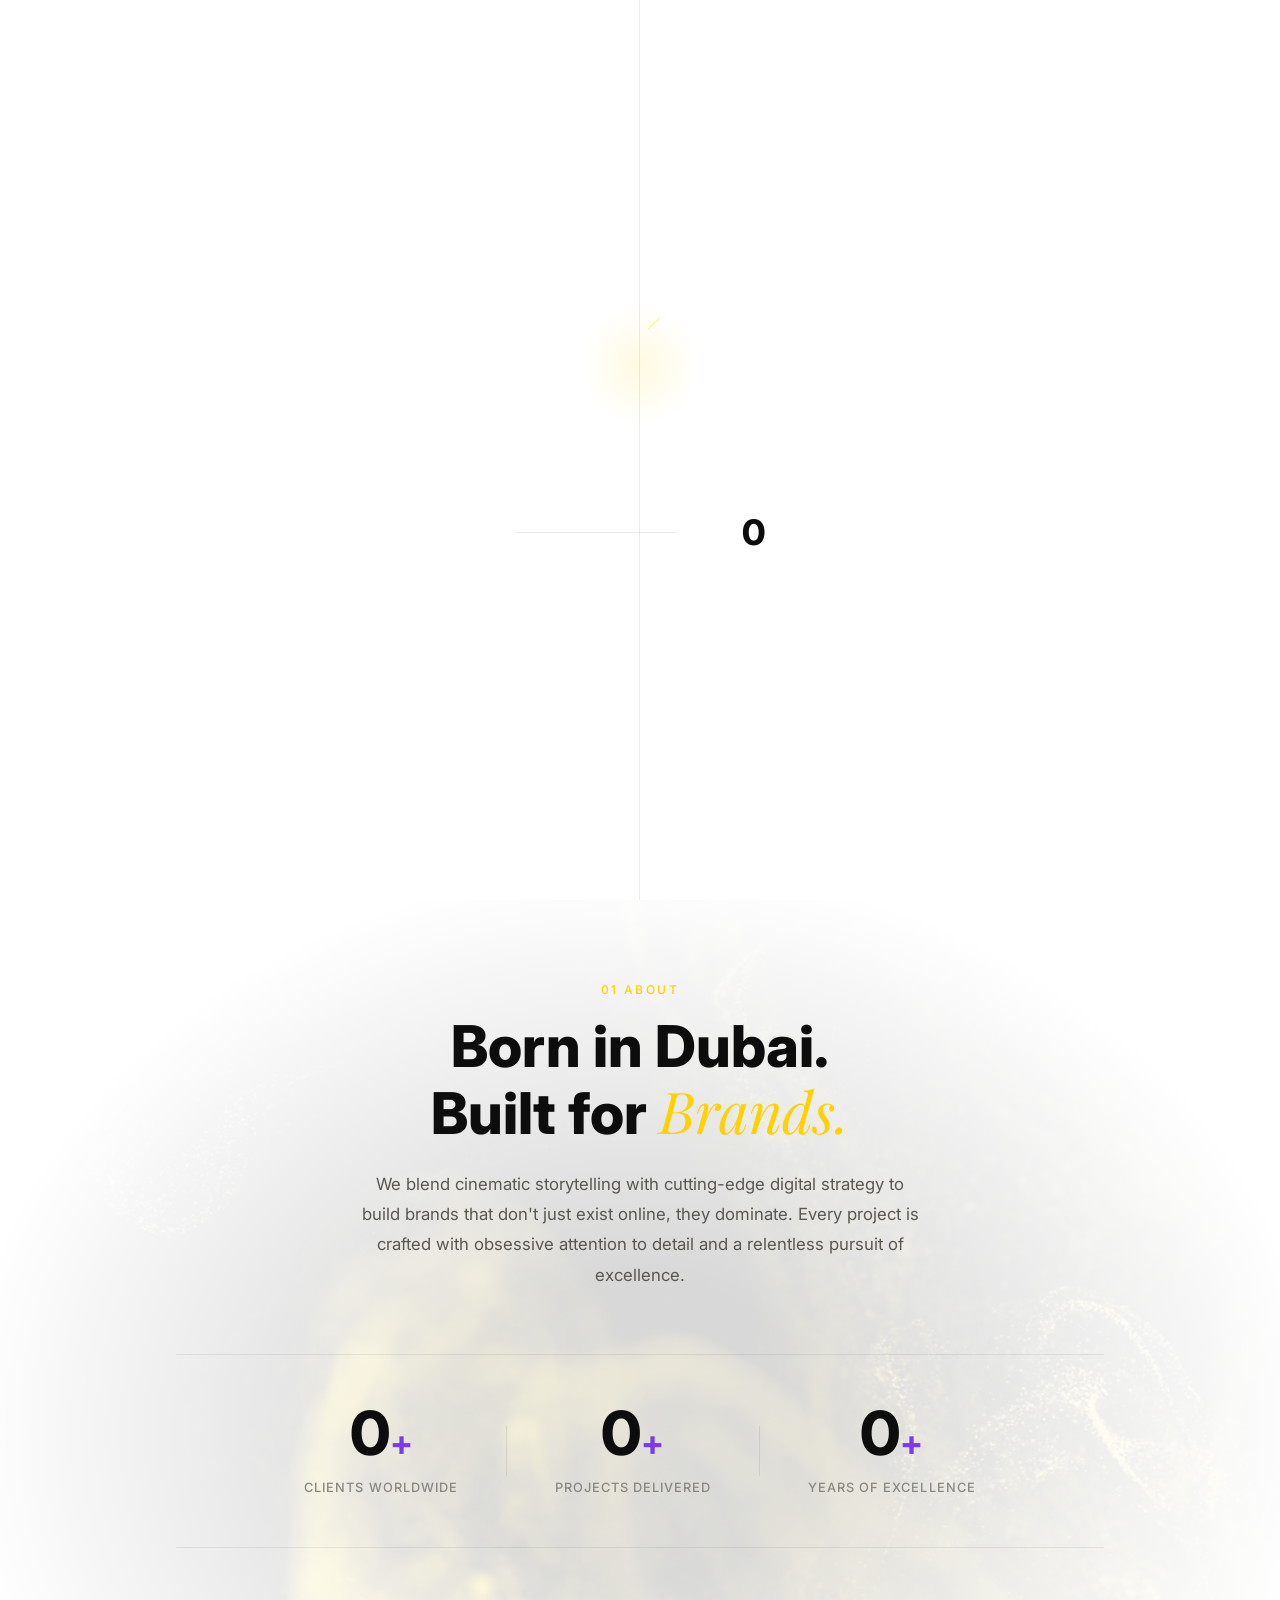
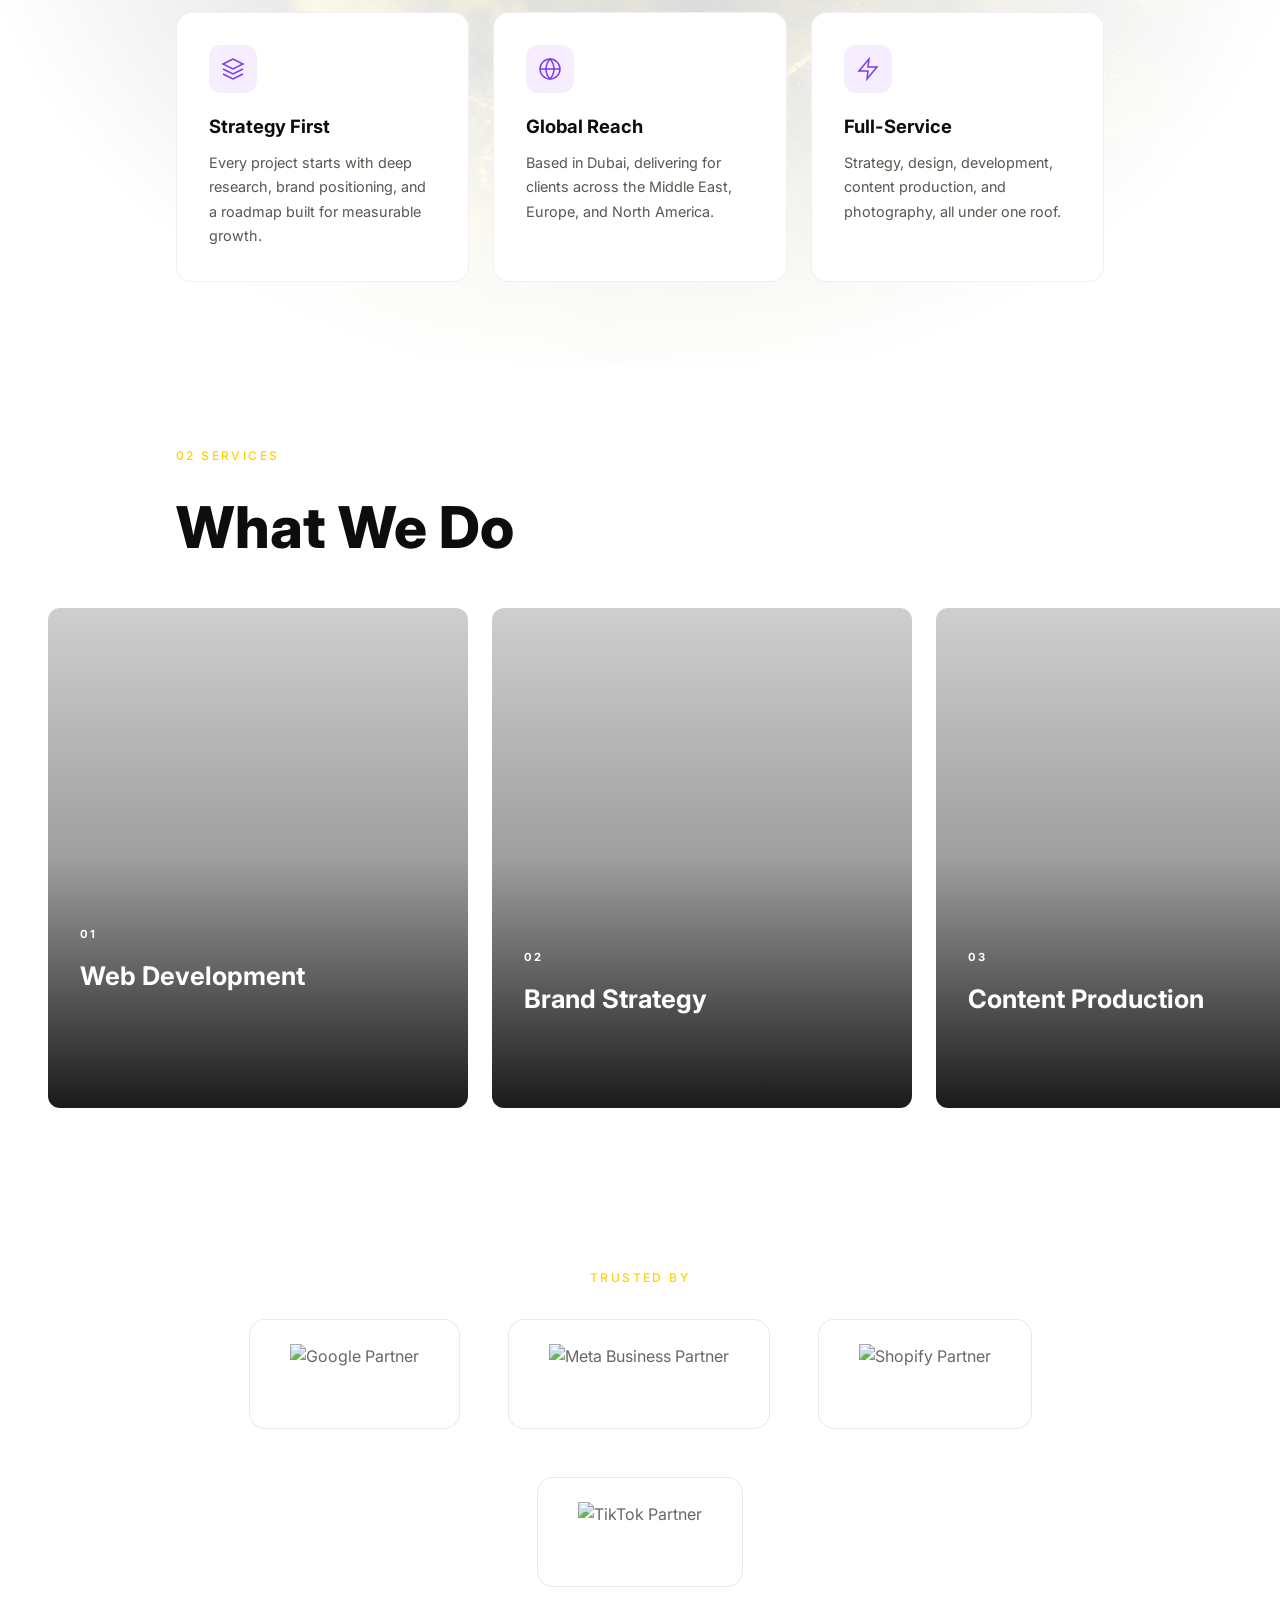
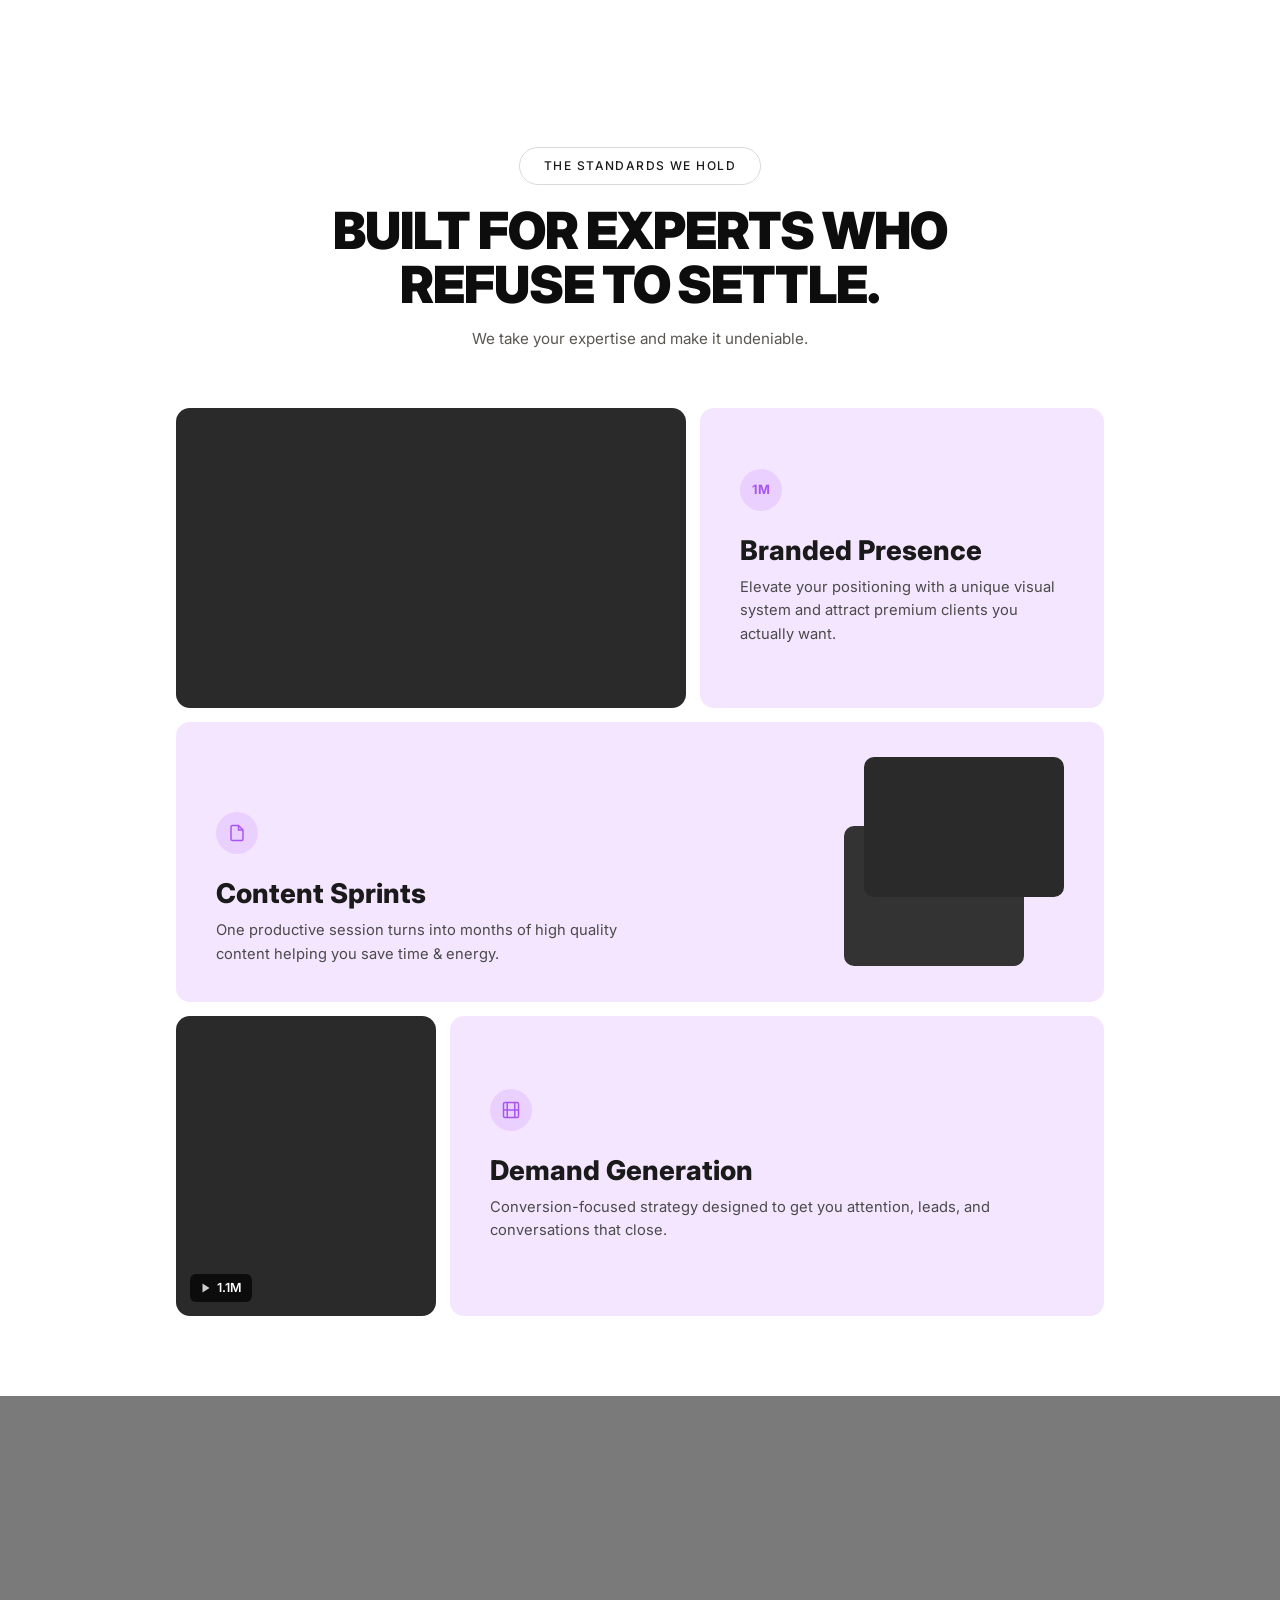
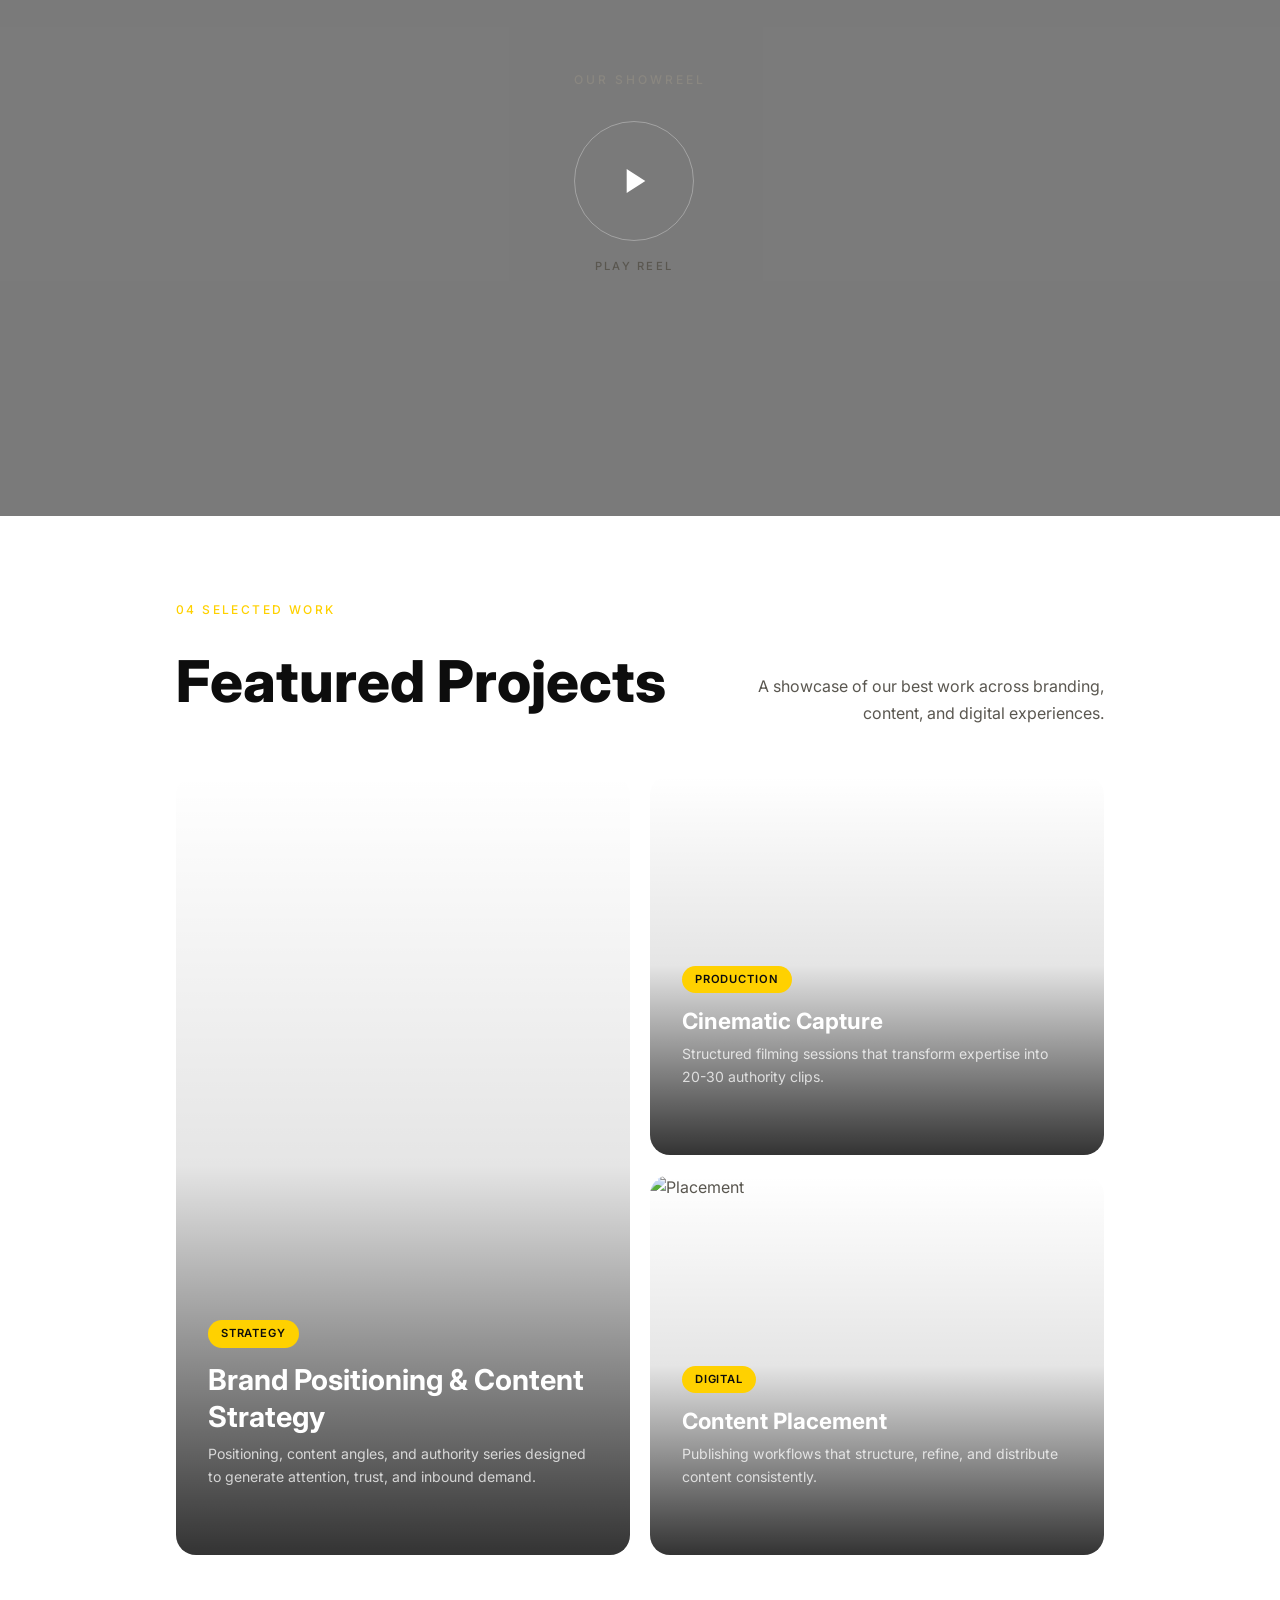
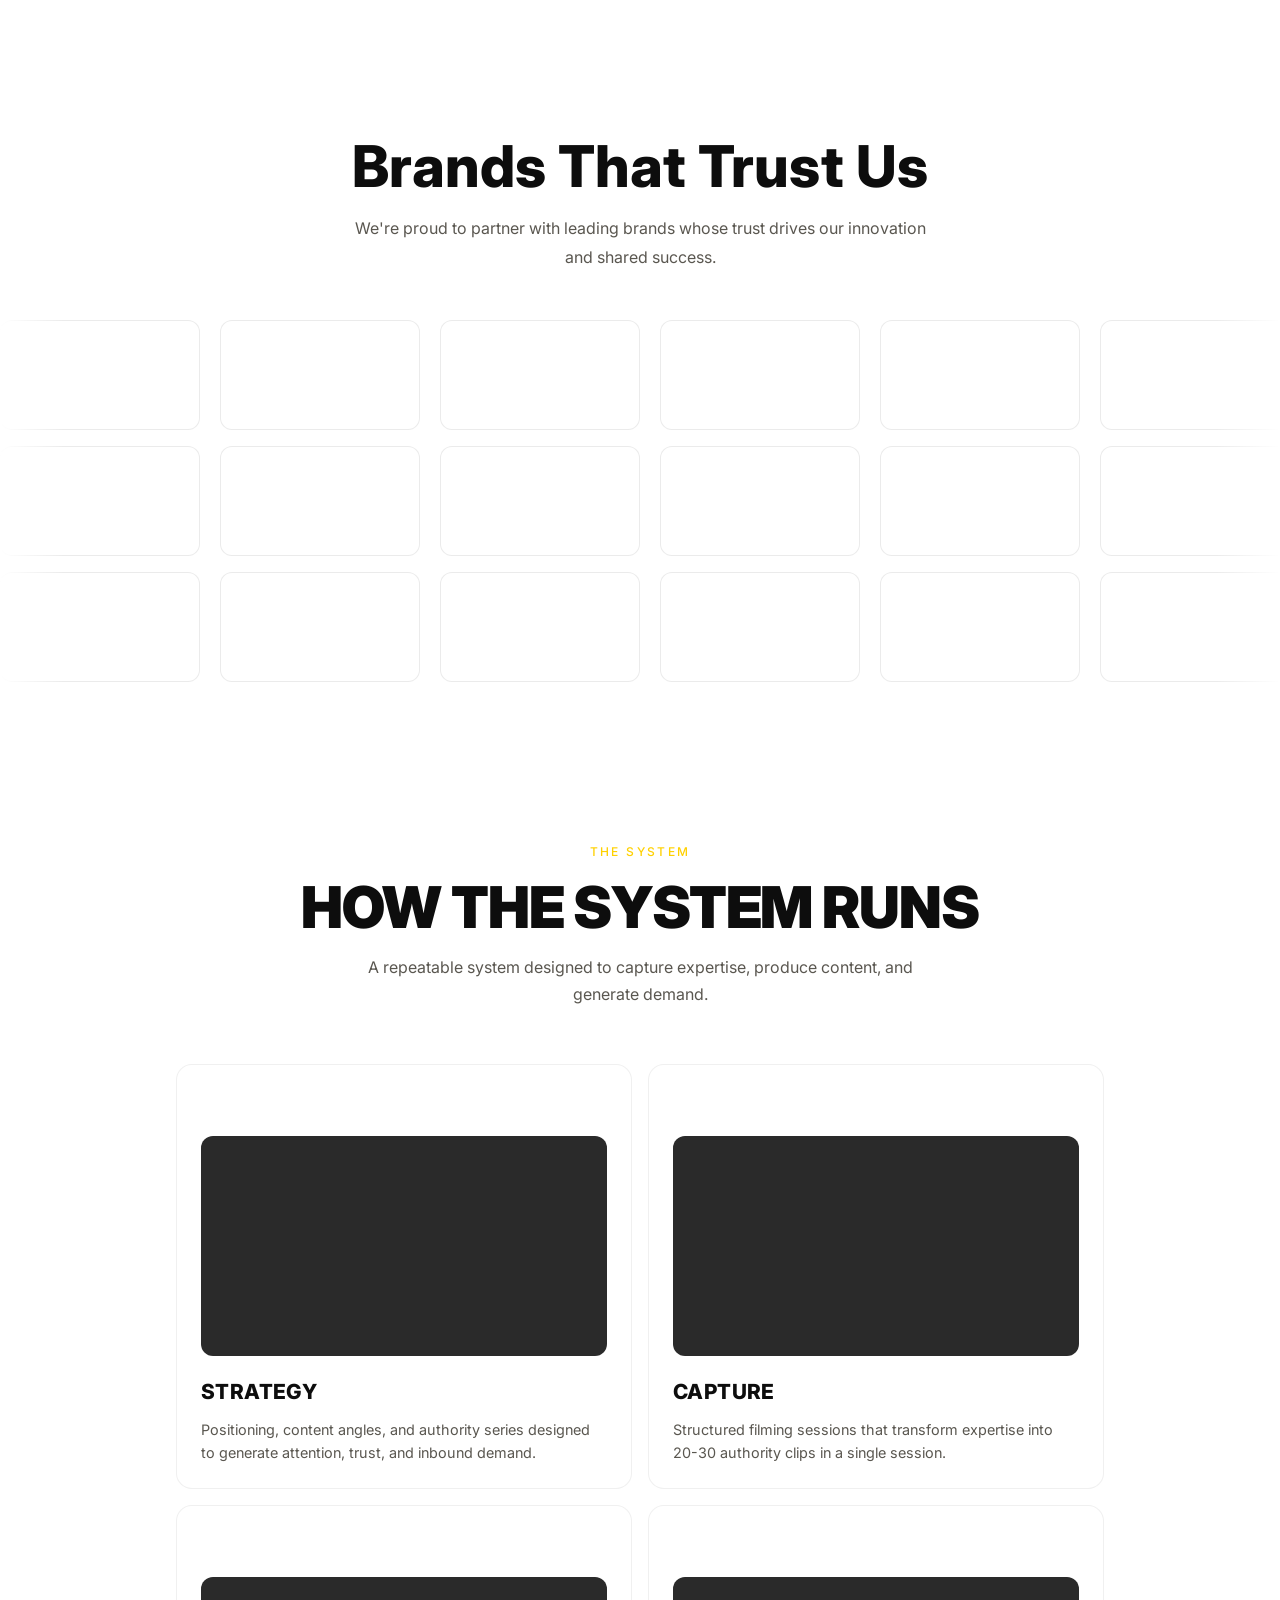
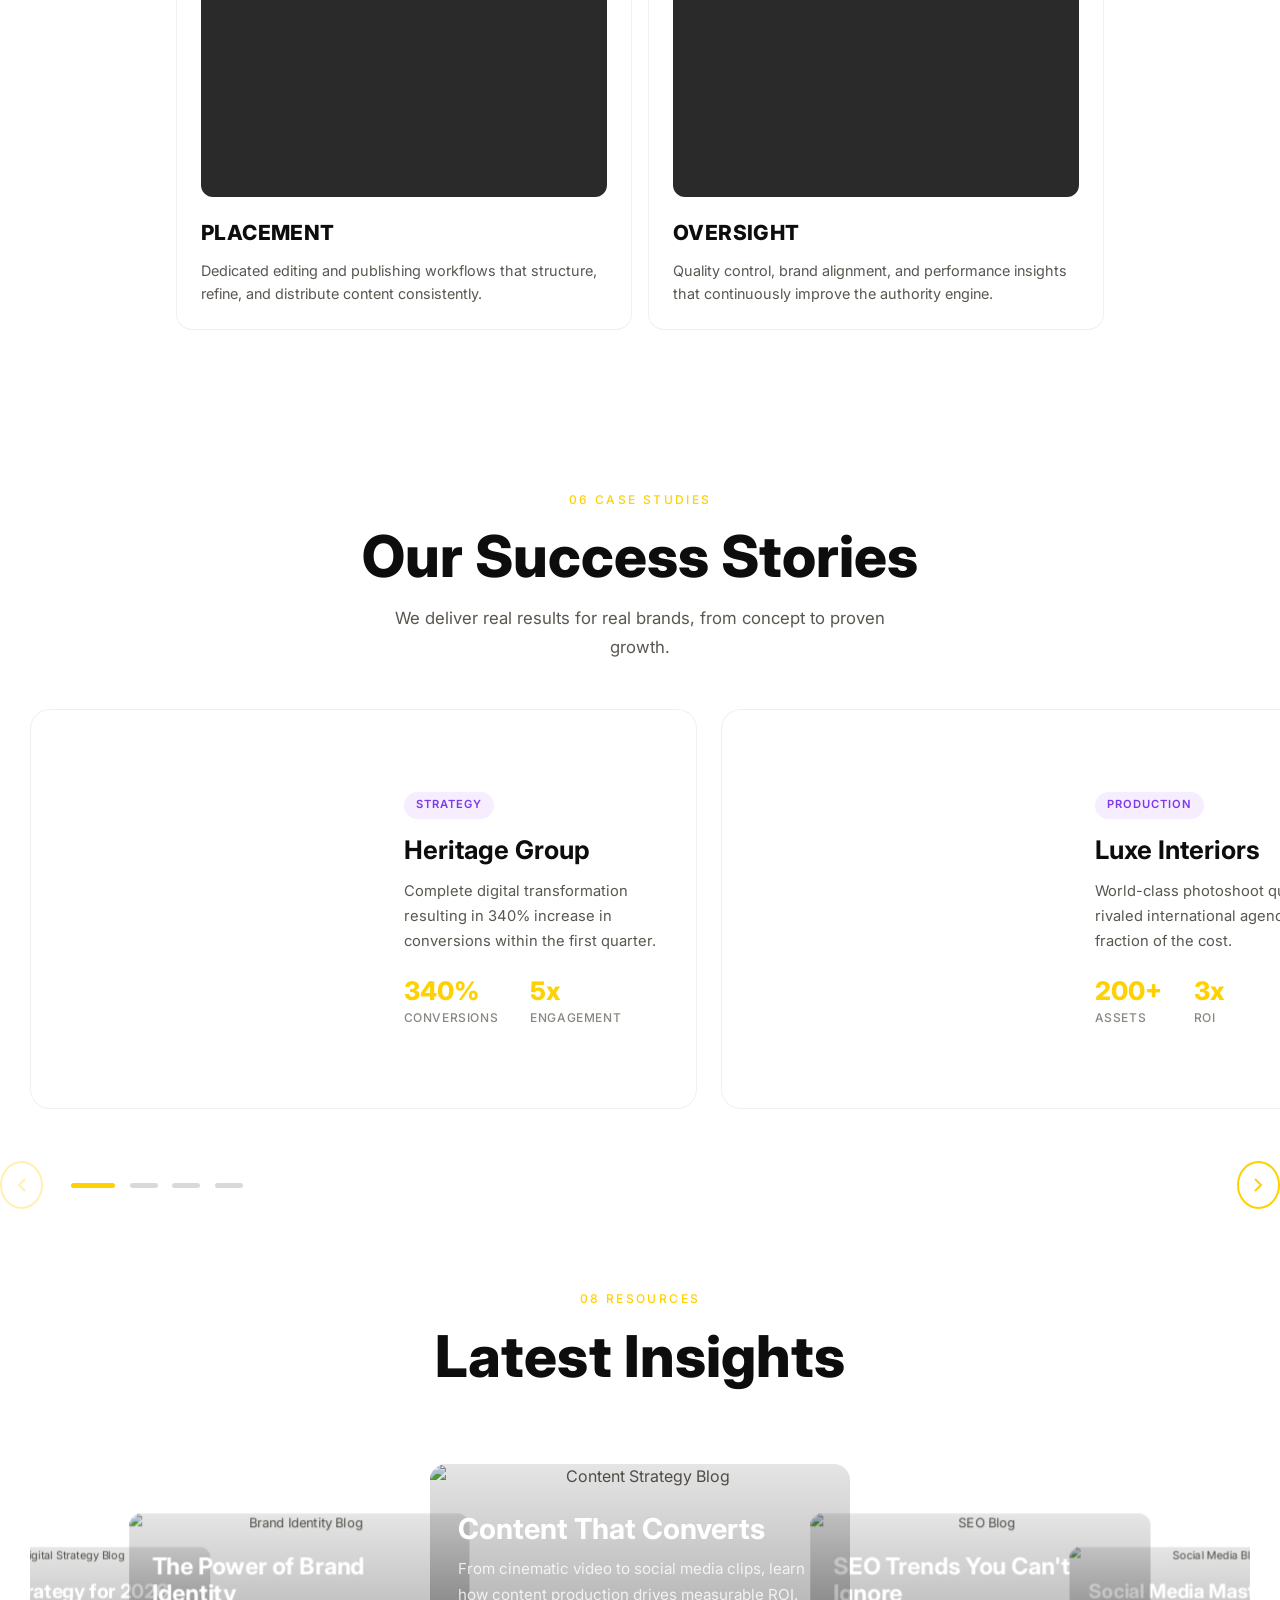
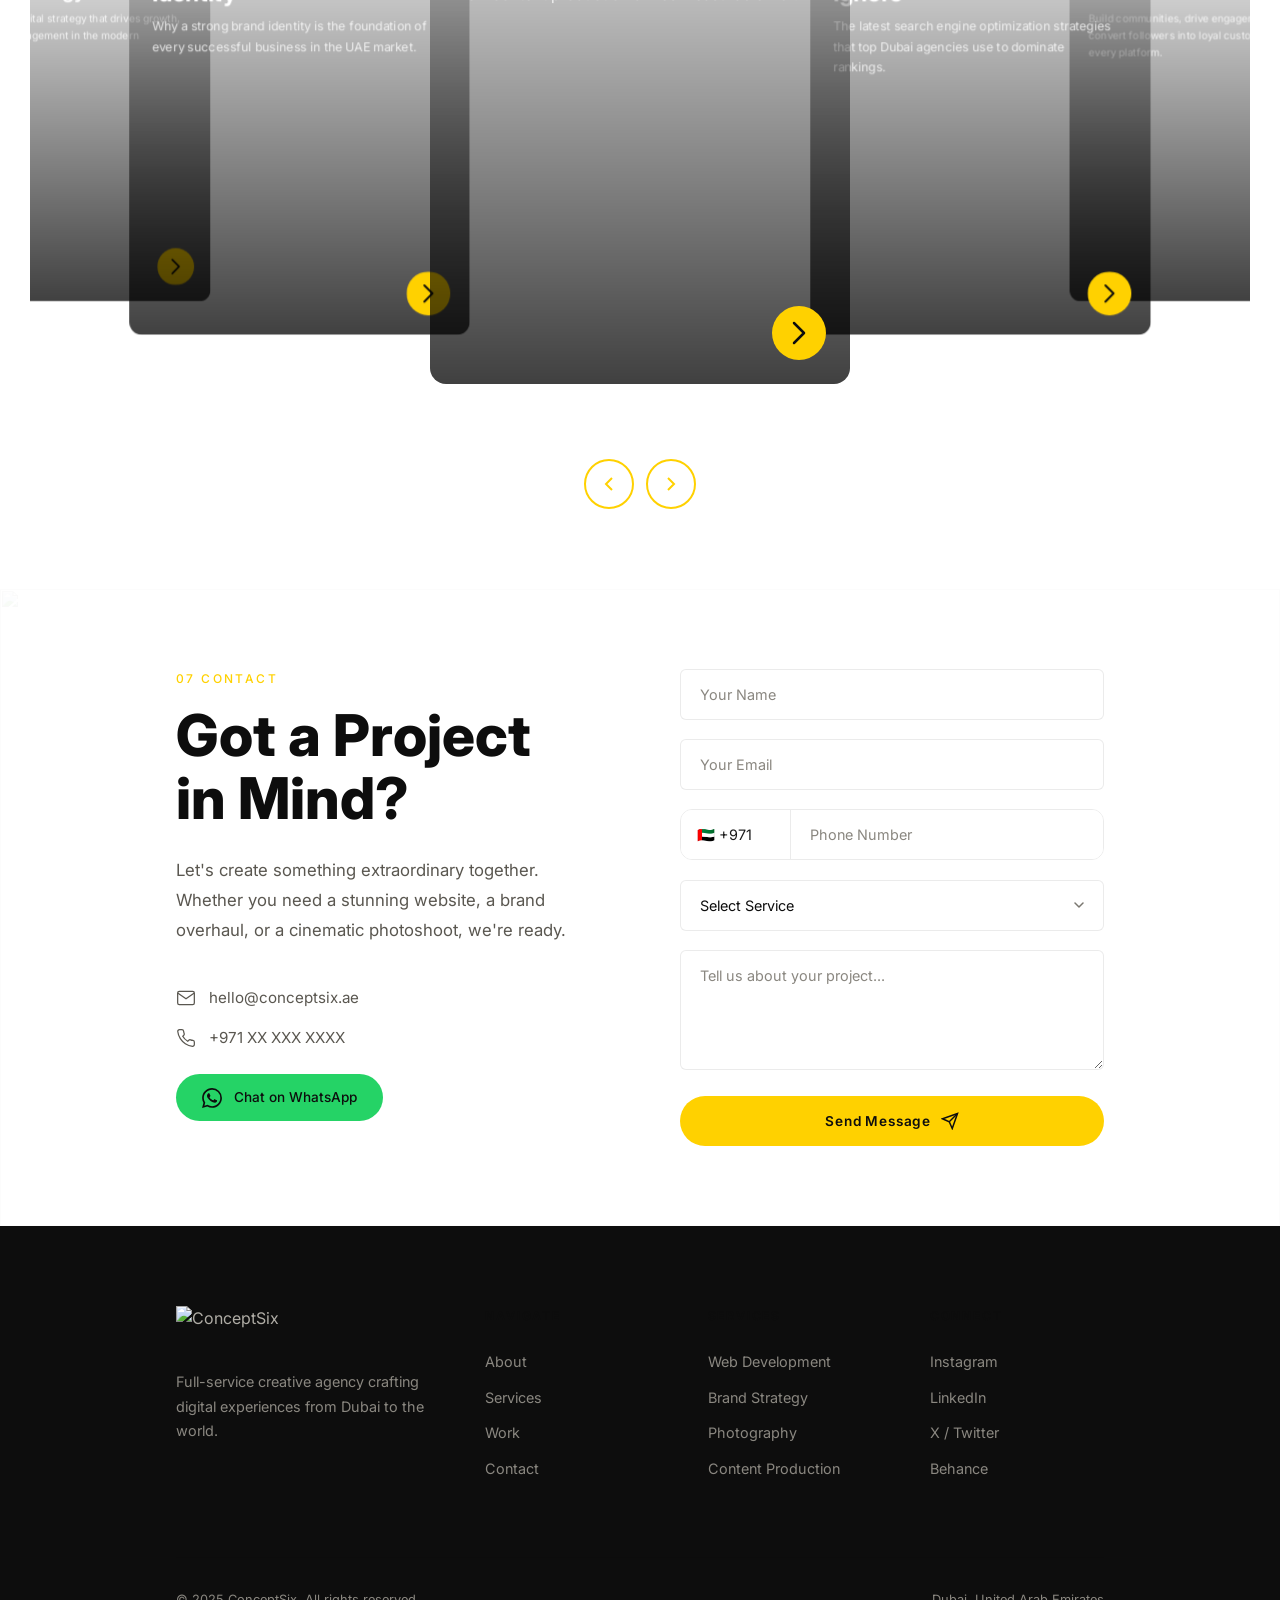
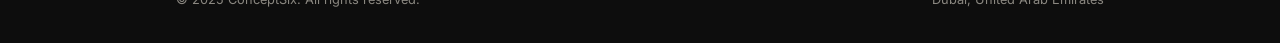
==== commit bafe8763: "Pixel-perfect What We Stand For section matching theclips.agency reference - 55/45 split for Branded" ====
--- a/ConceptSix/index.html
+++ b/ConceptSix/index.html
@@ -374,49 +374,47 @@
     <section class="standfor section" id="solutions">
         <div class="container">
             <div class="standfor-header">
-                <span class="section-tag center" data-reveal>The Standards We Hold</span>
+                <span class="standfor-pill" data-reveal>The Standards We Hold</span>
                 <h2 class="standfor-title" data-reveal-lines>BUILT FOR EXPERTS WHO<br>REFUSE TO SETTLE.</h2>
                 <p class="standfor-sub" data-reveal>We take your expertise and make it undeniable.</p>
             </div>
             <div class="standfor-grid">
-                <!-- Card 1: Branded Presence -->
-                <div class="standfor-card standfor-card--row" data-reveal>
-                    <div class="standfor-card-img" style="background: #2a2a2a;">
-                        <!-- placeholder for design mockups image -->
-                    </div>
-                    <div class="standfor-card-body standfor-card-body--pink">
-                        <div class="standfor-card-icon">
-                            <svg width="22" height="22" viewBox="0 0 24 24" fill="none" stroke="currentColor" stroke-width="1.5"><rect x="2" y="3" width="20" height="14" rx="2"/><line x1="8" y1="21" x2="16" y2="21"/><line x1="12" y1="17" x2="12" y2="21"/></svg>
-                        </div>
-                        <h3 class="standfor-card-title">Branded Presence</h3>
-                        <p class="standfor-card-desc">Elevate your positioning with a unique visual system and attract premium clients you actually want.</p>
-                    </div>
-                </div>
-                <!-- Card 2: Content Sprints -->
-                <div class="standfor-card standfor-card--wide standfor-card-body--pink" data-reveal>
-                    <div class="standfor-card-left">
-                        <div class="standfor-card-icon">
-                            <svg width="22" height="22" viewBox="0 0 24 24" fill="none" stroke="currentColor" stroke-width="1.5"><path d="M14 2H6a2 2 0 00-2 2v16a2 2 0 002 2h12a2 2 0 002-2V8z"/><polyline points="14 2 14 8 20 8"/></svg>
-                        </div>
-                        <h3 class="standfor-card-title">Content Sprints</h3>
-                        <p class="standfor-card-desc">One productive session turns into months of high quality content helping you save time & energy.</p>
-                    </div>
-                    <div class="standfor-card-photos">
-                        <div class="standfor-photo" style="background: #2a2a2a;"></div>
-                        <div class="standfor-photo standfor-photo--offset" style="background: #333;"></div>
-                    </div>
-                </div>
-                <!-- Card 3: Demand Generation -->
-                <div class="standfor-card standfor-card--row" data-reveal>
-                    <div class="standfor-card-img standfor-card-img--small" style="background: #2a2a2a;">
-                        <span class="standfor-views-badge">1.1M</span>
-                    </div>
-                    <div class="standfor-card-body standfor-card-body--pink">
-                        <div class="standfor-card-icon">
-                            <svg width="22" height="22" viewBox="0 0 24 24" fill="none" stroke="currentColor" stroke-width="1.5"><rect x="2" y="2" width="20" height="20" rx="2"/><path d="M7 2v20"/><path d="M17 2v20"/><path d="M2 12h20"/><path d="M2 7h5"/><path d="M2 17h5"/><path d="M17 17h5"/><path d="M17 7h5"/></svg>
-                        </div>
-                        <h3 class="standfor-card-title">Demand Generation</h3>
-                        <p class="standfor-card-desc">Conversion-focused strategy designed to get you attention, leads, and conversations that close.</p>
+                <!-- Card 1: Branded Presence — image left (55%), pink right (45%) -->
+                <div class="standfor-row standfor-row--branded" data-reveal>
+                    <div class="standfor-img" style="background: #2a2a2a;"></div>
+                    <div class="standfor-pink">
+                        <div class="standfor-icon">
+                            <span class="standfor-icon-text">1M</span>
+                        </div>
+                        <h3 class="standfor-pink-title">Branded Presence</h3>
+                        <p class="standfor-pink-desc">Elevate your positioning with a unique visual system and attract premium clients you actually want.</p>
+                    </div>
+                </div>
+                <!-- Card 2: Content Sprints — full-width pink card -->
+                <div class="standfor-wide" data-reveal>
+                    <div class="standfor-wide-text">
+                        <div class="standfor-icon">
+                            <svg width="18" height="18" viewBox="0 0 24 24" fill="none" stroke="currentColor" stroke-width="2"><path d="M14 2H6a2 2 0 00-2 2v16a2 2 0 002 2h12a2 2 0 002-2V8z"/><polyline points="14 2 14 8 20 8"/></svg>
+                        </div>
+                        <h3 class="standfor-pink-title">Content Sprints</h3>
+                        <p class="standfor-pink-desc">One productive session turns into months of high quality content helping you save time & energy.</p>
+                    </div>
+                    <div class="standfor-photos">
+                        <div class="standfor-photo standfor-photo--top" style="background: #2a2a2a;"></div>
+                        <div class="standfor-photo standfor-photo--bottom" style="background: #333;"></div>
+                    </div>
+                </div>
+                <!-- Card 3: Demand Generation — image left (30%), pink right (70%) -->
+                <div class="standfor-row standfor-row--demand" data-reveal>
+                    <div class="standfor-img standfor-img--tall" style="background: #2a2a2a;">
+                        <span class="standfor-badge"><svg width="12" height="12" viewBox="0 0 24 24" fill="currentColor"><polygon points="5,3 19,12 5,21"/></svg> 1.1M</span>
+                    </div>
+                    <div class="standfor-pink">
+                        <div class="standfor-icon">
+                            <svg width="18" height="18" viewBox="0 0 24 24" fill="none" stroke="currentColor" stroke-width="2"><rect x="2" y="2" width="20" height="20" rx="2"/><path d="M7 2v20"/><path d="M17 2v20"/><path d="M2 12h20"/></svg>
+                        </div>
+                        <h3 class="standfor-pink-title">Demand Generation</h3>
+                        <p class="standfor-pink-desc">Conversion-focused strategy designed to get you attention, leads, and conversations that close.</p>
                     </div>
                 </div>
             </div>
--- a/ConceptSix/styles.css
+++ b/ConceptSix/styles.css
@@ -1368,10 +1368,23 @@
     margin-bottom: 3.5rem;
 }
 
+.standfor-pill {
+    display: inline-block;
+    font-size: 0.75rem;
+    font-weight: 500;
+    letter-spacing: 0.12em;
+    text-transform: uppercase;
+    color: var(--white);
+    border: 1px solid rgba(255, 255, 255, 0.2);
+    border-radius: 100px;
+    padding: 0.5rem 1.5rem;
+    margin-bottom: 1.2rem;
+}
+
 .standfor-title {
     font-family: var(--font-display);
     text-transform: uppercase;
-    font-size: clamp(2rem, 4.5vw, 3.5rem);
+    font-size: clamp(2rem, 4.5vw, 3.2rem);
     font-weight: 900;
     color: var(--white);
     line-height: 1.05;
@@ -1380,128 +1393,184 @@
 }
 
 .standfor-sub {
-    font-size: 1rem;
+    font-size: 0.95rem;
     color: var(--text);
-    max-width: 500px;
+    max-width: 460px;
     margin: 0 auto;
+    line-height: 1.6;
 }
 
 .standfor-grid {
     display: flex;
     flex-direction: column;
-    gap: 16px;
-}
-
-.standfor-card--row {
+    gap: 14px;
+}
+
+/* Row cards (image + pink side by side) */
+.standfor-row {
+    display: grid;
+    gap: 14px;
+    min-height: 300px;
+}
+
+.standfor-row--branded {
+    grid-template-columns: 55% 1fr;
+}
+
+.standfor-row--demand {
+    grid-template-columns: 28% 1fr;
+}
+
+.standfor-img {
+    border-radius: 14px;
+    overflow: hidden;
+    position: relative;
+    min-height: 300px;
+}
+
+.standfor-img--tall {
+    min-height: 300px;
+}
+
+/* Pink content cards */
+.standfor-pink {
+    background: #f5e6ff;
+    border-radius: 14px;
+    padding: 2.2rem 2.5rem;
+    display: flex;
+    flex-direction: column;
+    justify-content: center;
+}
+
+.standfor-icon {
+    width: 42px;
+    height: 42px;
+    border-radius: 50%;
+    background: rgba(168, 85, 247, 0.15);
+    display: flex;
+    align-items: center;
+    justify-content: center;
+    color: #A855F7;
+    margin-bottom: 1.5rem;
+}
+
+.standfor-icon-text {
+    font-family: var(--font-display);
+    font-size: 0.8rem;
+    font-weight: 700;
+    color: #A855F7;
+}
+
+.standfor-pink-title {
+    color: #1a1a1a;
+    font-family: var(--font-display);
+    font-size: 1.7rem;
+    font-weight: 800;
+    margin-bottom: 0.6rem;
+    line-height: 1.15;
+}
+
+.standfor-pink-desc {
+    color: #4a4a4a;
+    font-size: 0.92rem;
+    line-height: 1.6;
+}
+
+/* Wide card (Content Sprints) */
+.standfor-wide {
+    background: #f5e6ff;
+    border-radius: 14px;
+    padding: 2.2rem 2.5rem;
     display: grid;
     grid-template-columns: 1fr 1fr;
-    gap: 16px;
-    min-height: 280px;
-}
-
-.standfor-card-img {
-    border-radius: 16px;
-    overflow: hidden;
+    gap: 1.5rem;
     min-height: 280px;
     position: relative;
 }
 
-.standfor-card-img--small {
-    min-height: 260px;
-}
-
-.standfor-card-body--pink {
-    background: #f5e6ff;
-    border-radius: 16px;
-    padding: 2.5rem;
-}
-
-.standfor-card-body--pink .standfor-card-title {
-    color: #1a1a1a;
-    font-family: var(--font-display);
-    font-size: 1.8rem;
-    font-weight: 800;
-    margin-bottom: 0.6rem;
-}
-
-.standfor-card-body--pink .standfor-card-desc {
-    color: #4a4a4a;
-    font-size: 0.95rem;
-    line-height: 1.6;
-}
-
-.standfor-card-icon {
-    width: 44px;
-    height: 44px;
-    border-radius: 50%;
-    background: rgba(168, 85, 247, 0.15);
-    display: flex;
-    align-items: center;
-    justify-content: center;
-    color: #A855F7;
-    margin-bottom: 1.2rem;
-}
-
-.standfor-card--wide {
-    display: grid;
-    grid-template-columns: 1fr 1fr;
-    padding: 2.5rem;
-    gap: 2rem;
-    min-height: 260px;
-    border-radius: 16px;
-}
-
-.standfor-card-photos {
+.standfor-wide-text {
     display: flex;
     flex-direction: column;
-    gap: 10px;
-    align-items: flex-end;
+    justify-content: flex-end;
+}
+
+/* Stacked photos */
+.standfor-photos {
+    position: relative;
+    display: flex;
+    align-items: flex-start;
+    justify-content: flex-end;
+    min-height: 200px;
 }
 
 .standfor-photo {
+    border-radius: 10px;
+    overflow: hidden;
+    position: absolute;
+}
+
+.standfor-photo--top {
+    width: 200px;
+    height: 140px;
+    top: 0;
+    right: 0;
+    z-index: 2;
+}
+
+.standfor-photo--bottom {
     width: 180px;
-    height: 120px;
-    border-radius: 12px;
-    overflow: hidden;
-}
-
-.standfor-photo--offset {
-    margin-right: 30px;
-}
-
-.standfor-views-badge {
+    height: 140px;
+    bottom: 0;
+    right: 40px;
+    z-index: 1;
+}
+
+/* Views badge */
+.standfor-badge {
     position: absolute;
-    bottom: 12px;
-    left: 12px;
+    bottom: 14px;
+    left: 14px;
     background: rgba(0, 0, 0, 0.7);
-    color: white;
+    color: #fff;
     padding: 4px 10px;
     border-radius: 6px;
-    font-size: 0.8rem;
+    font-size: 0.78rem;
     font-weight: 600;
-    display: flex;
-    align-items: center;
-    gap: 4px;
-}
-
-/* Light theme override */
-[data-theme="light"] .standfor-card-body--pink {
+    display: inline-flex;
+    align-items: center;
+    gap: 5px;
+    backdrop-filter: blur(4px);
+}
+
+.standfor-badge svg {
+    opacity: 0.8;
+}
+
+/* Light theme */
+[data-theme="light"] .standfor-pink,
+[data-theme="light"] .standfor-wide {
     background: #f5e6ff;
+}
+
+[data-theme="light"] .standfor-pill {
+    border-color: rgba(0, 0, 0, 0.15);
+    color: #1a1a1a;
 }
 
 /* Responsive */
 @media (max-width: 768px) {
-    .standfor-card--row {
+    .standfor-row--branded,
+    .standfor-row--demand {
         grid-template-columns: 1fr;
     }
-    .standfor-card--wide {
+    .standfor-wide {
         grid-template-columns: 1fr;
     }
-    .standfor-card-img {
-        min-height: 200px;
+    .standfor-img {
+        min-height: 220px;
     }
-    .standfor-card-photos {
-        align-items: center;
+    .standfor-photos {
+        min-height: 260px;
     }
     .standfor-header {
         margin-bottom: 2.5rem;
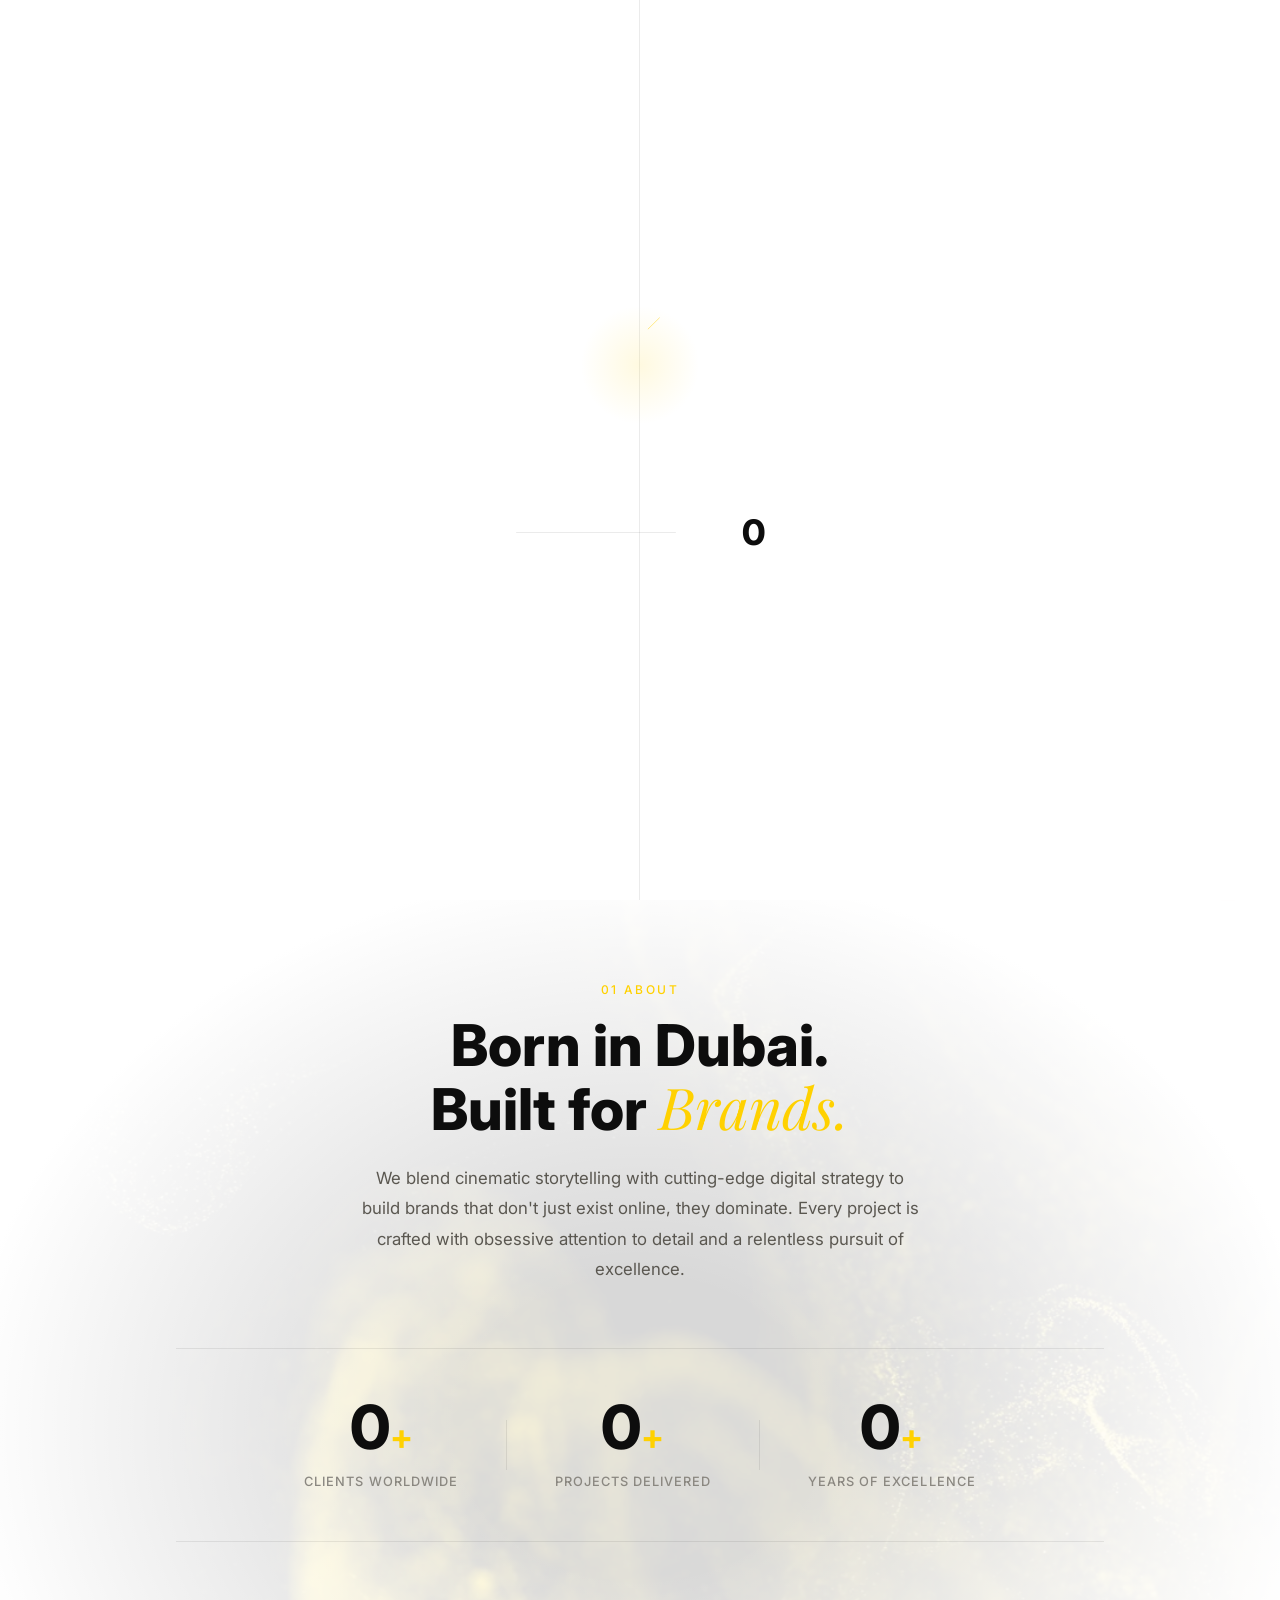
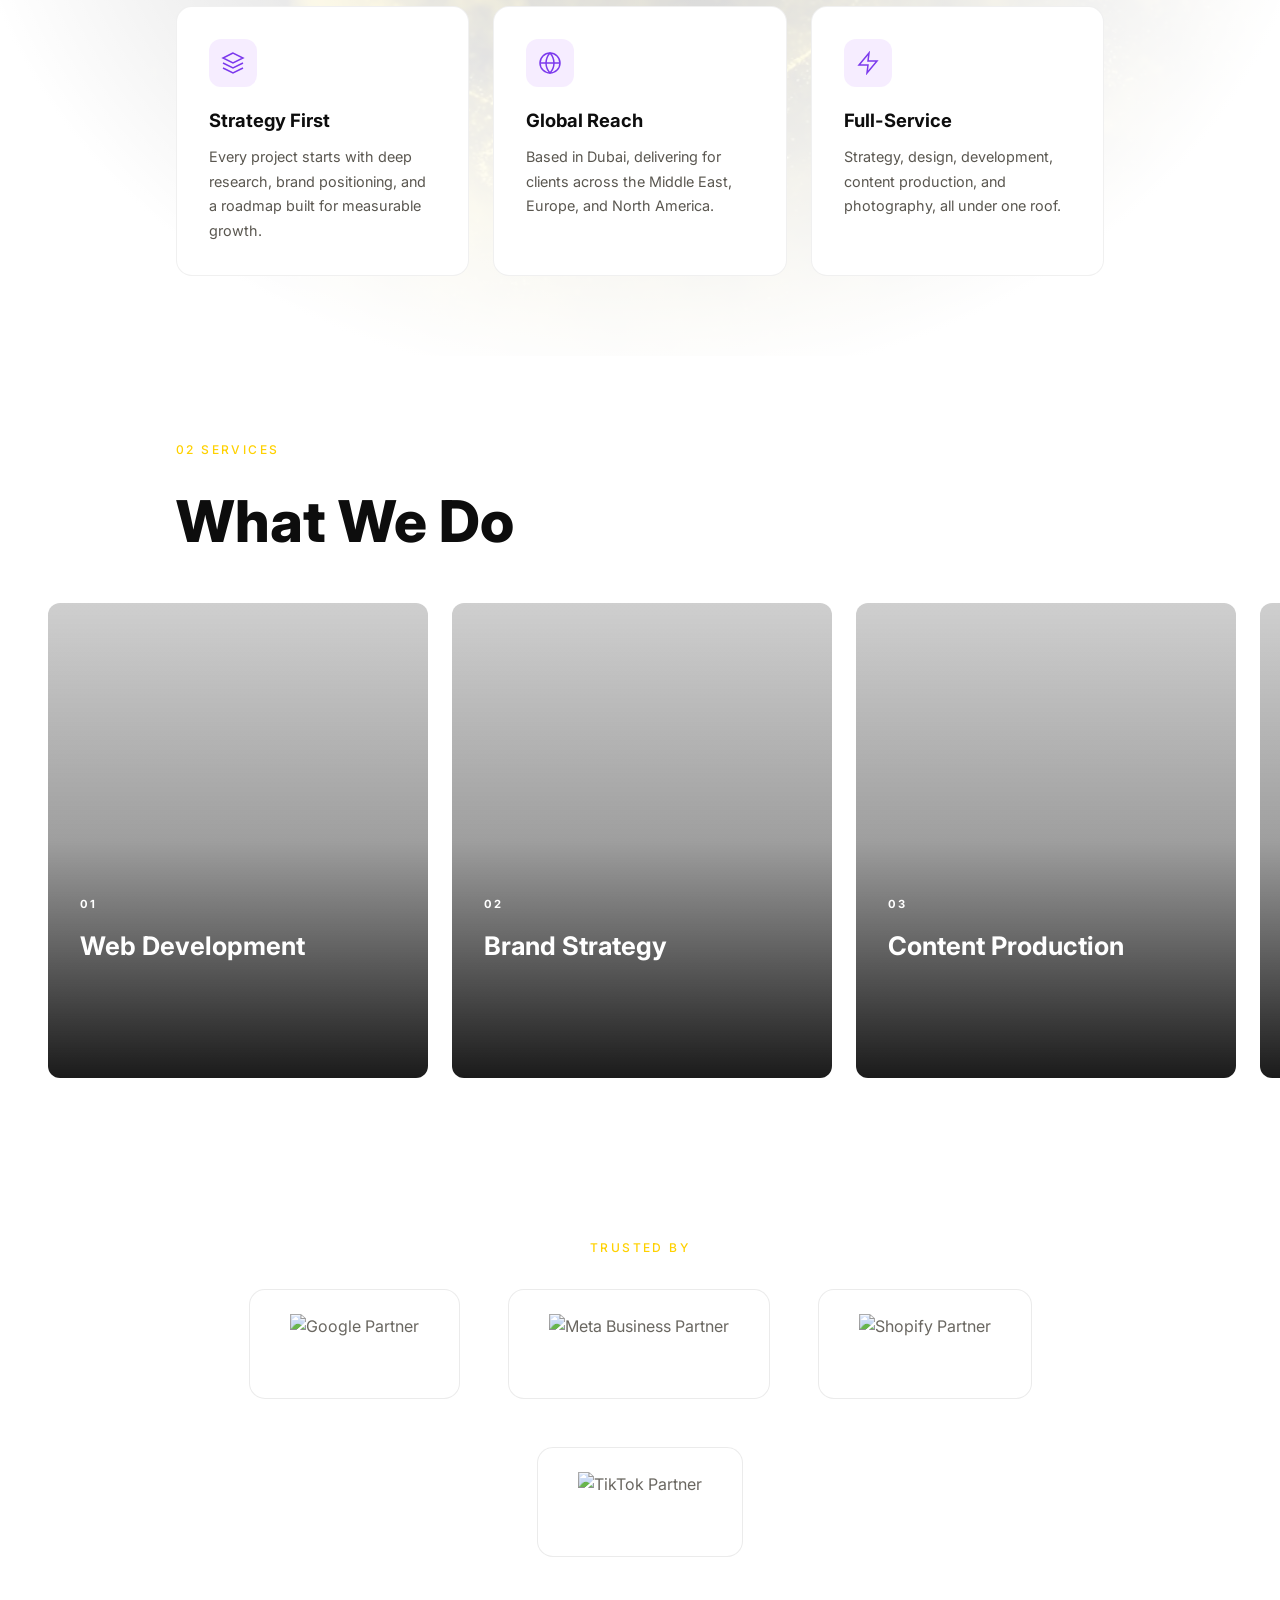
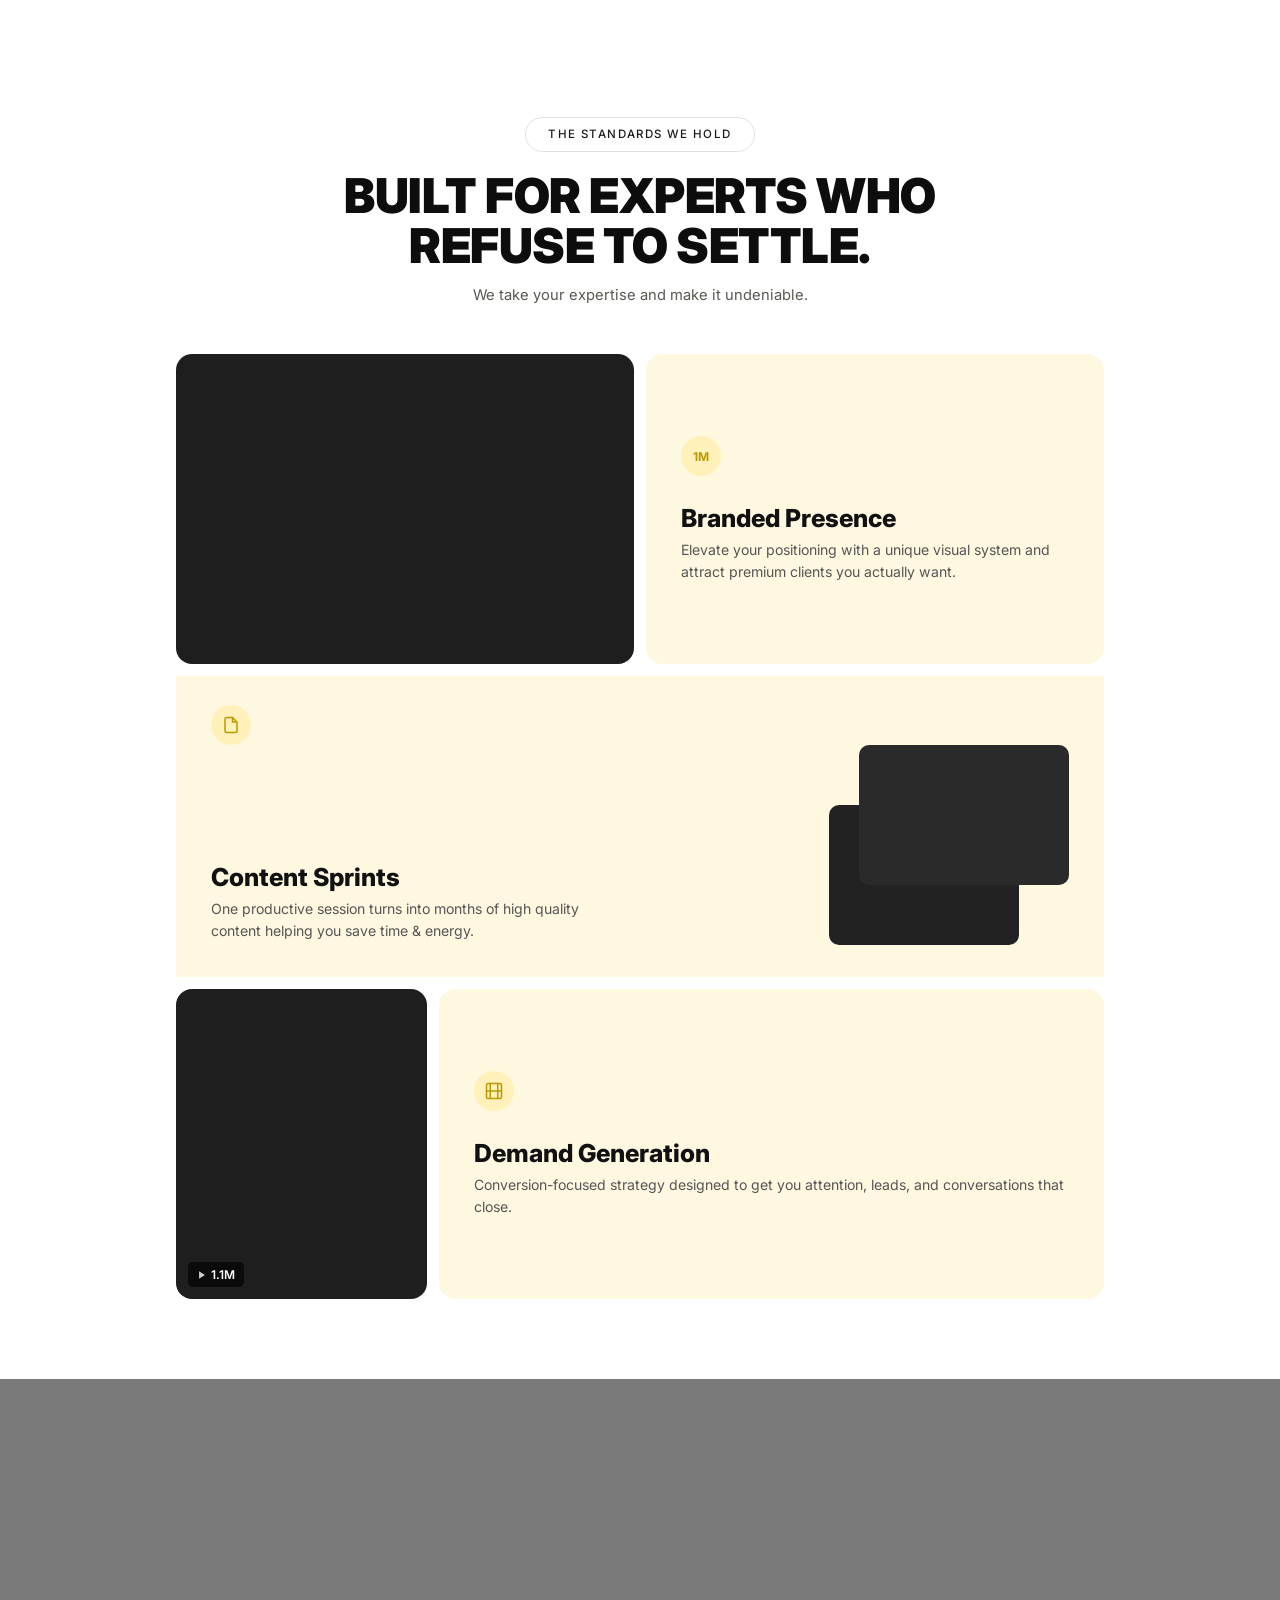
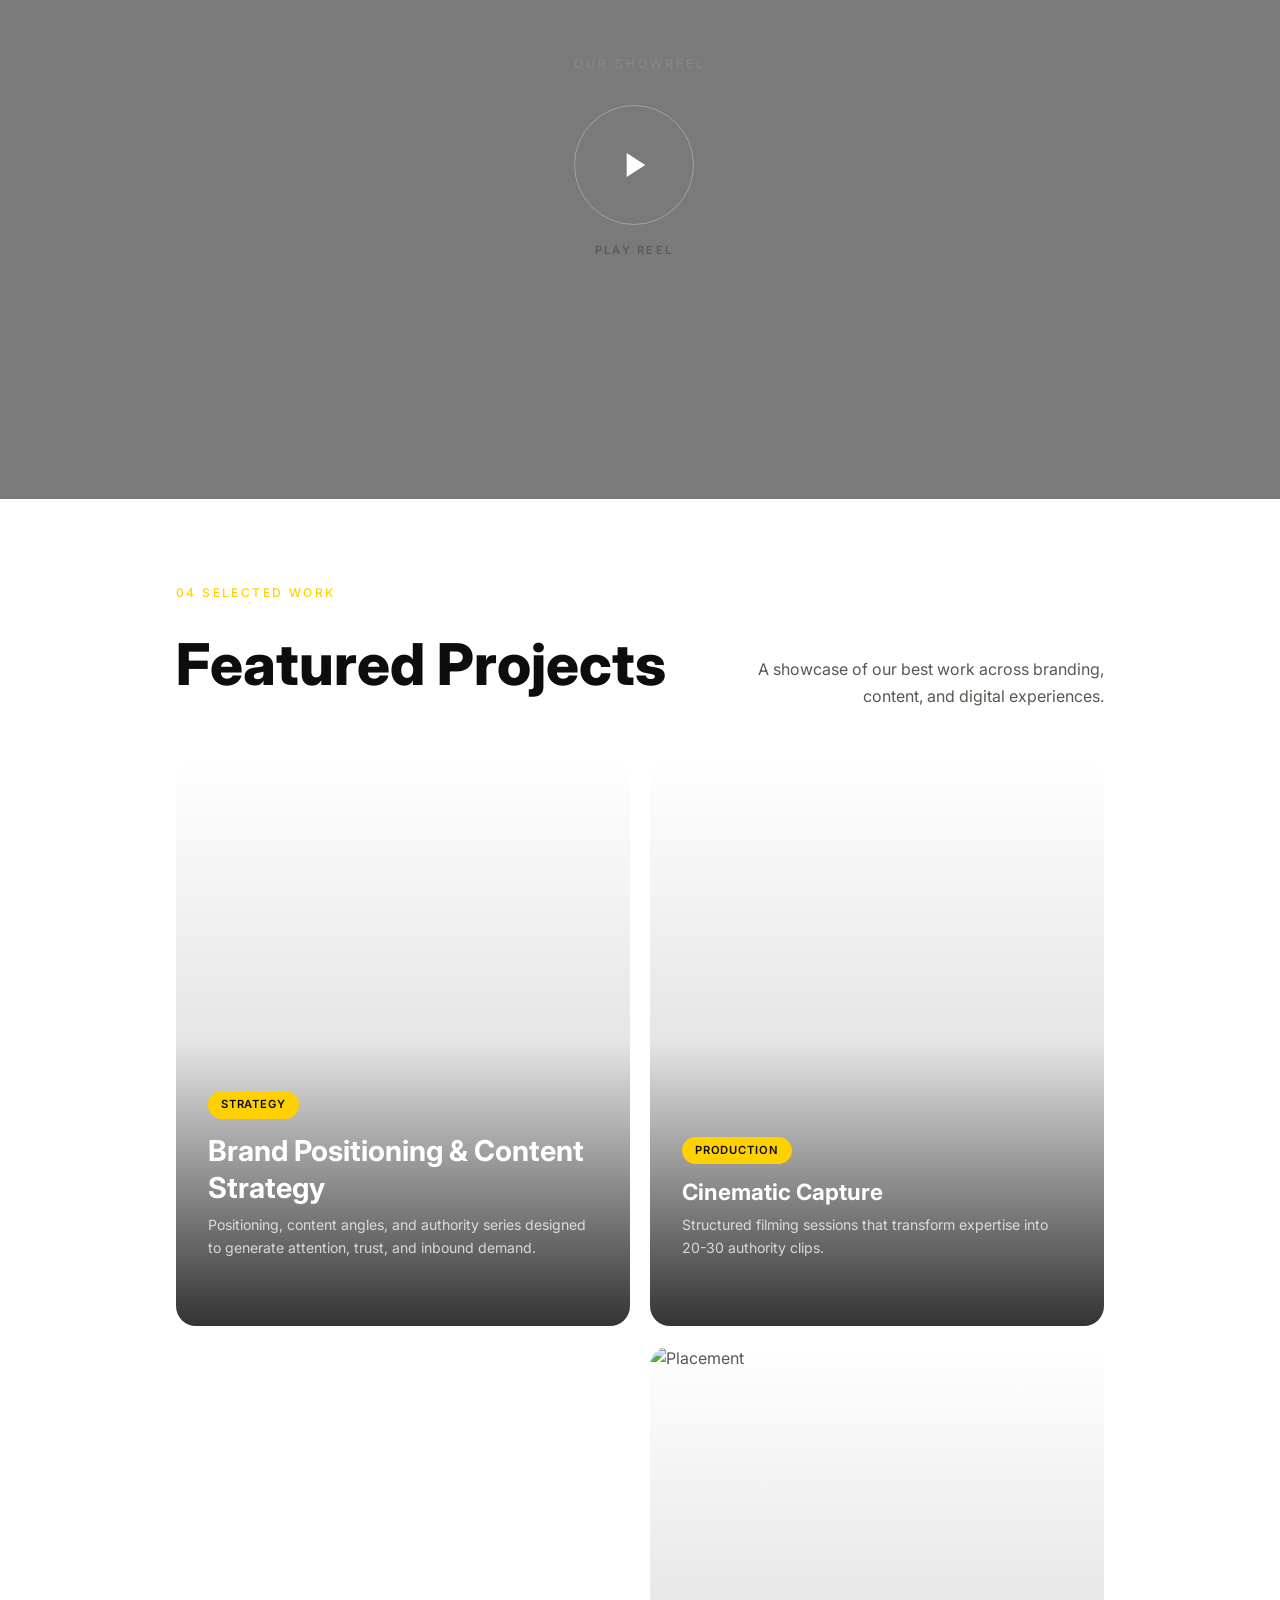
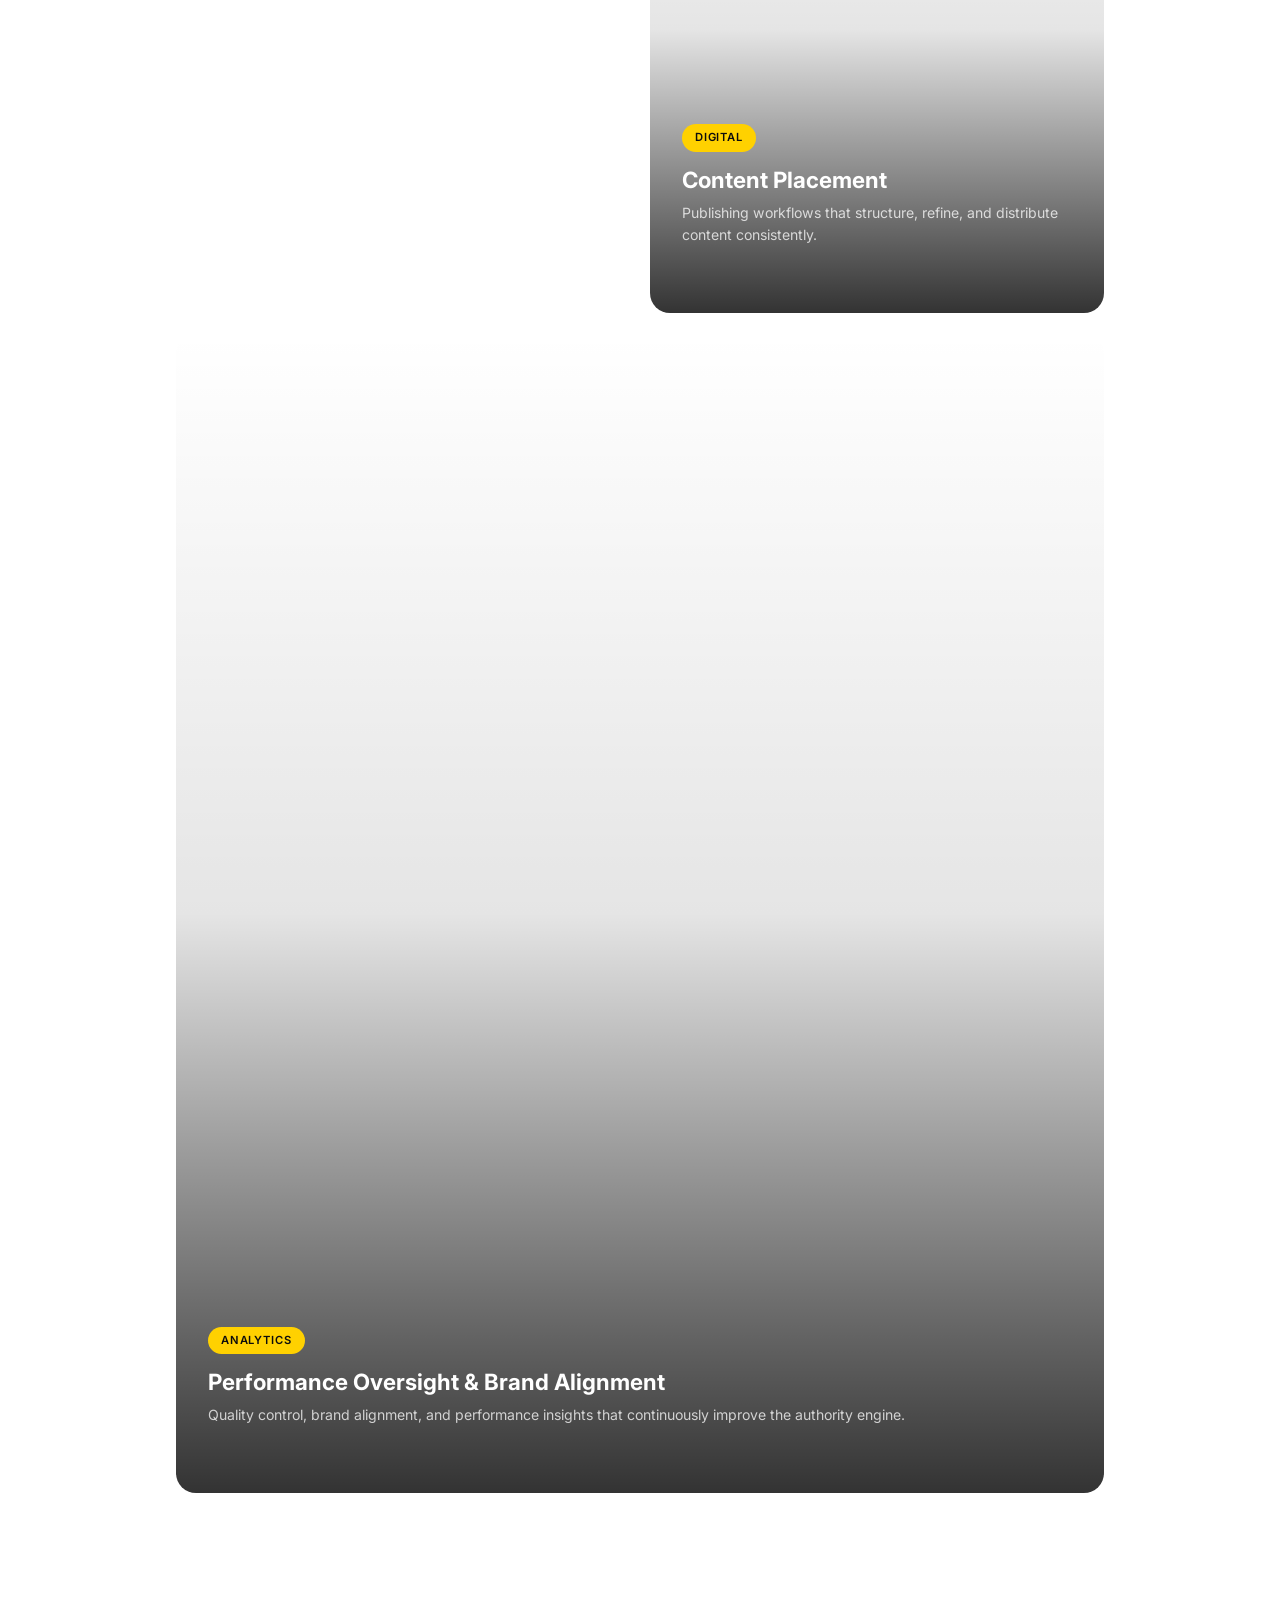
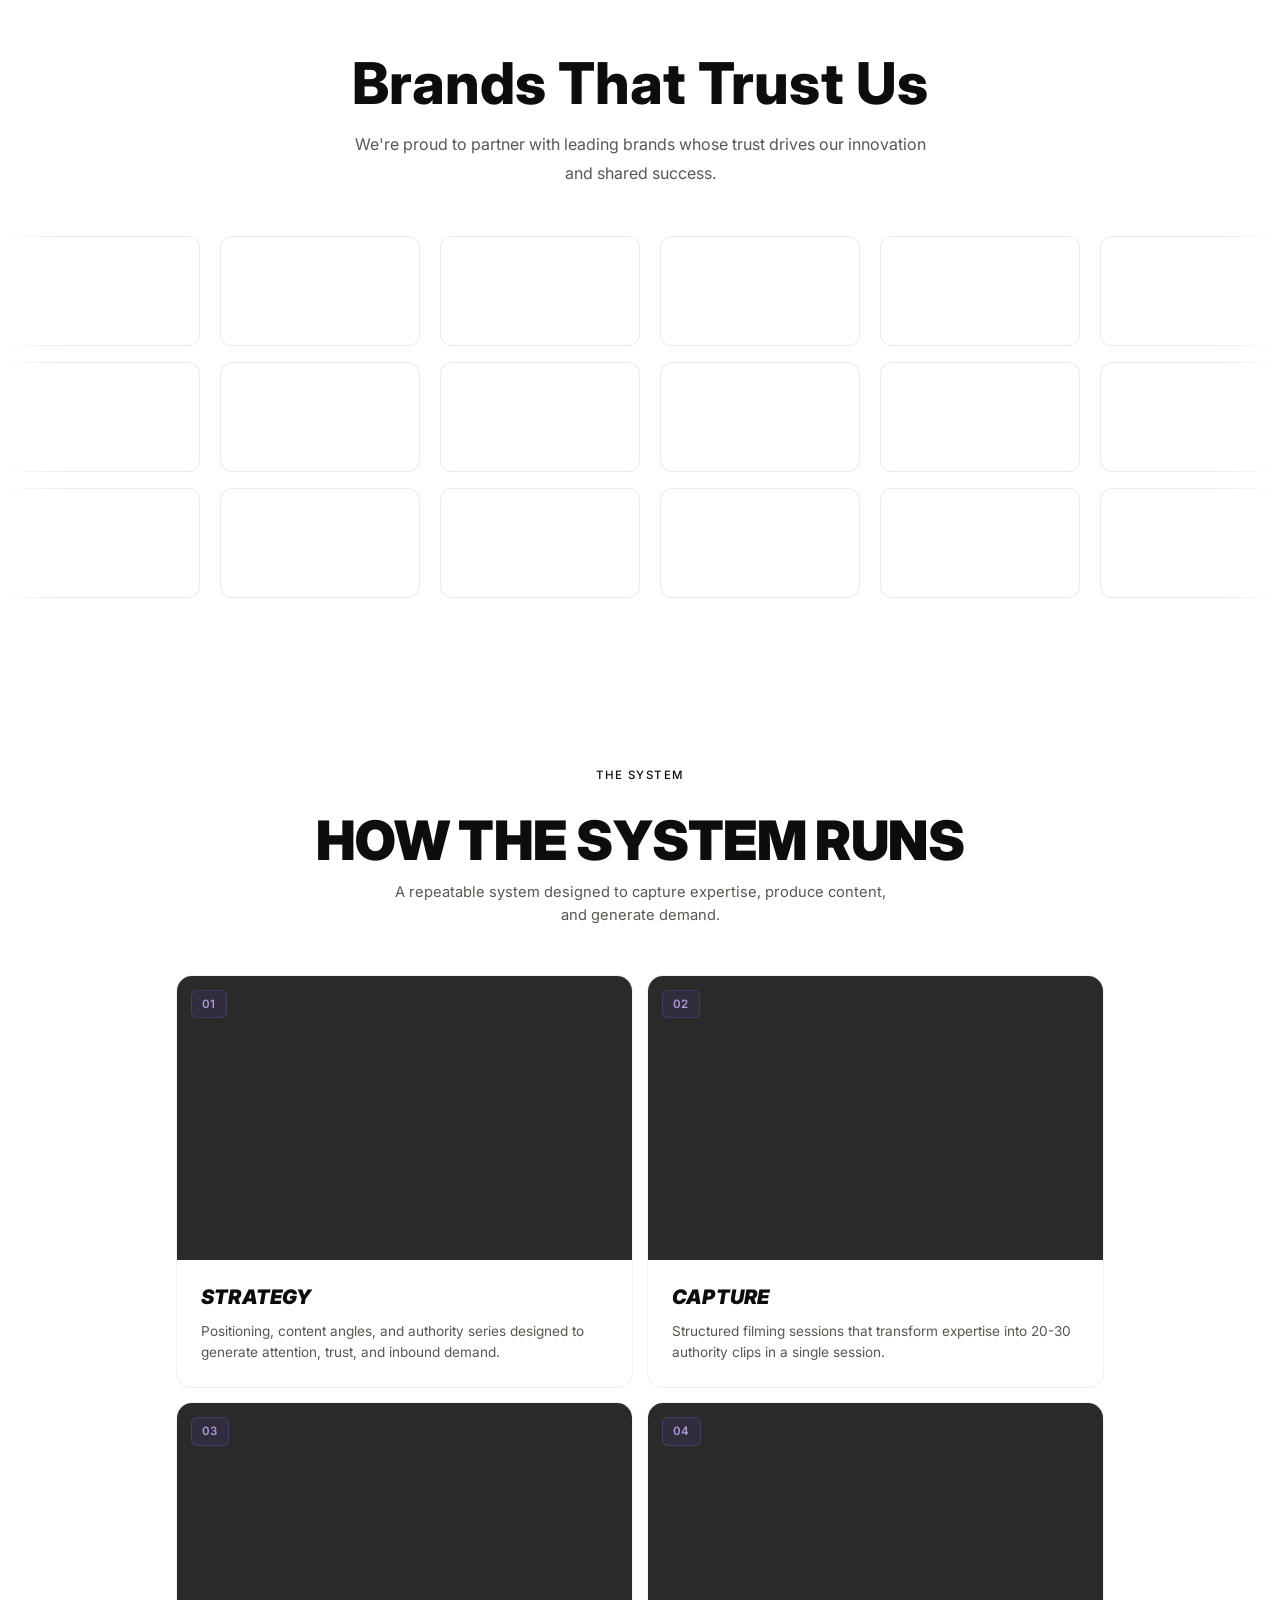
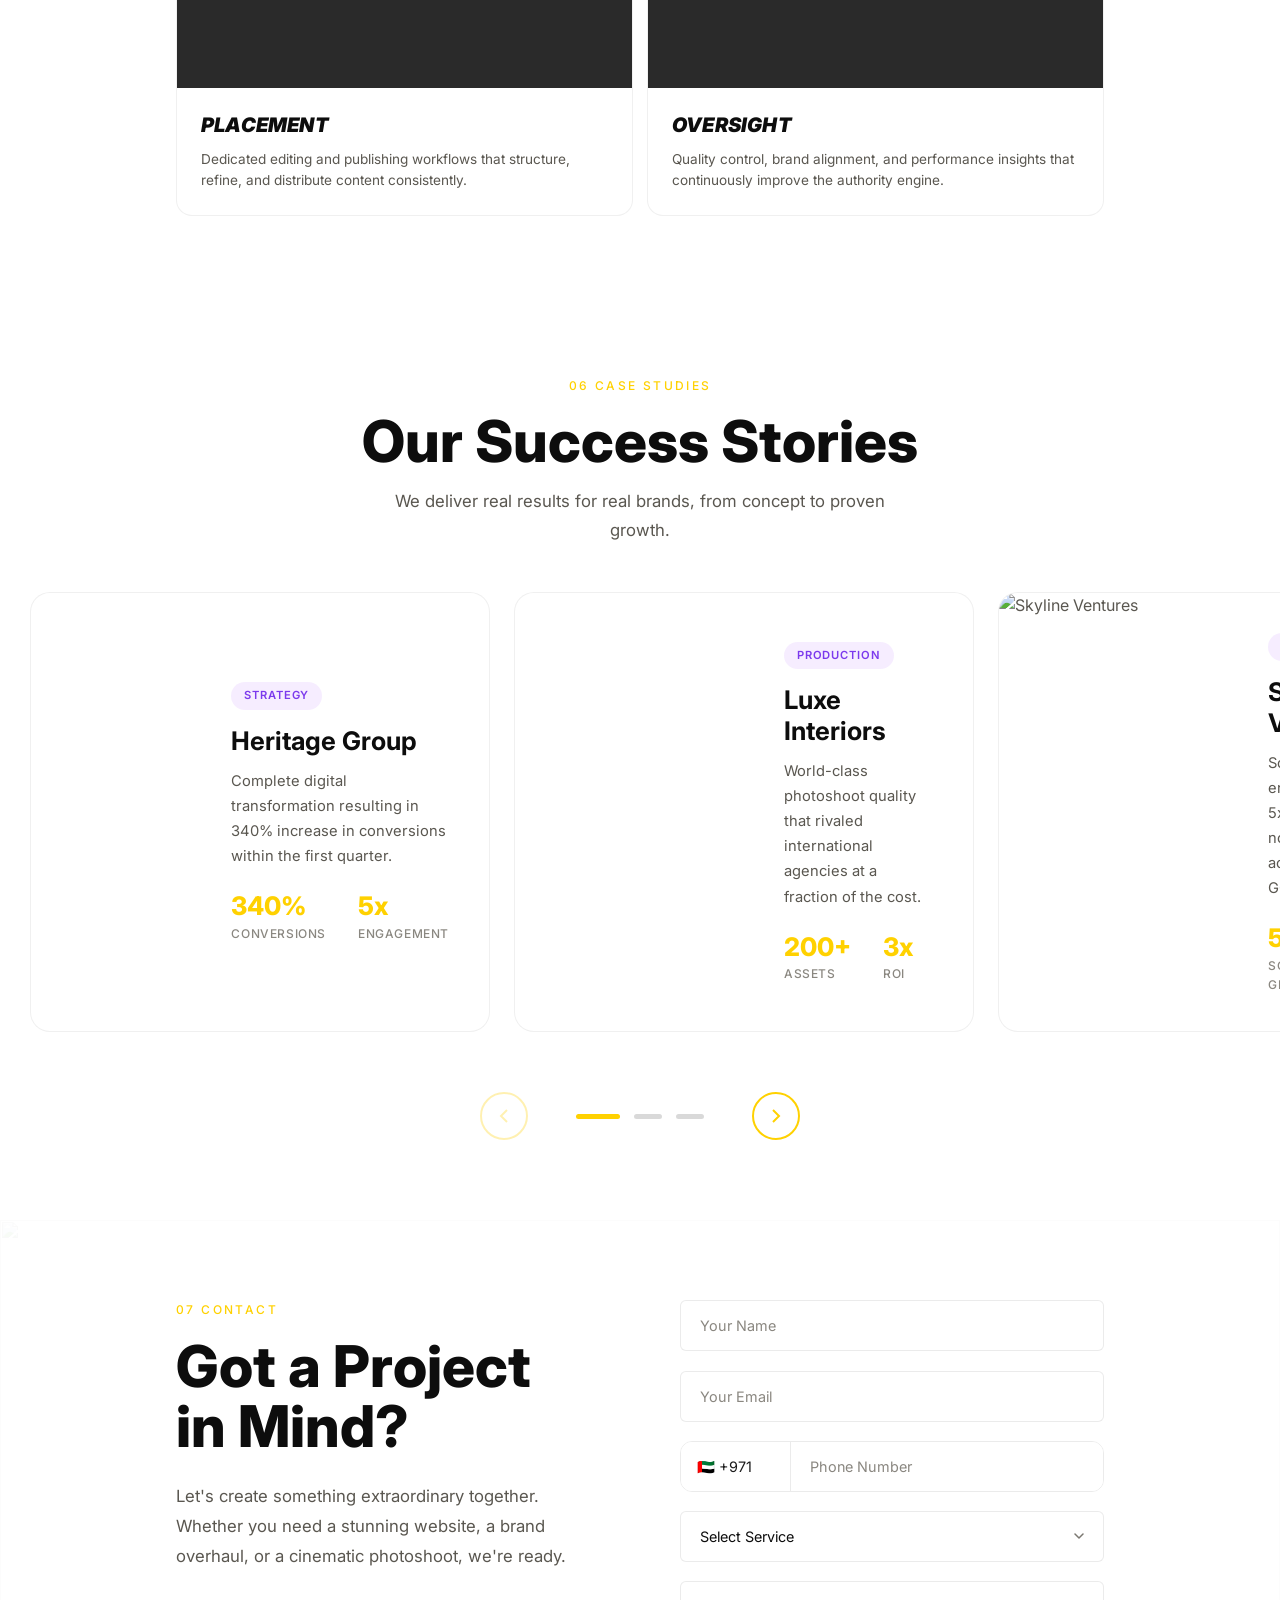
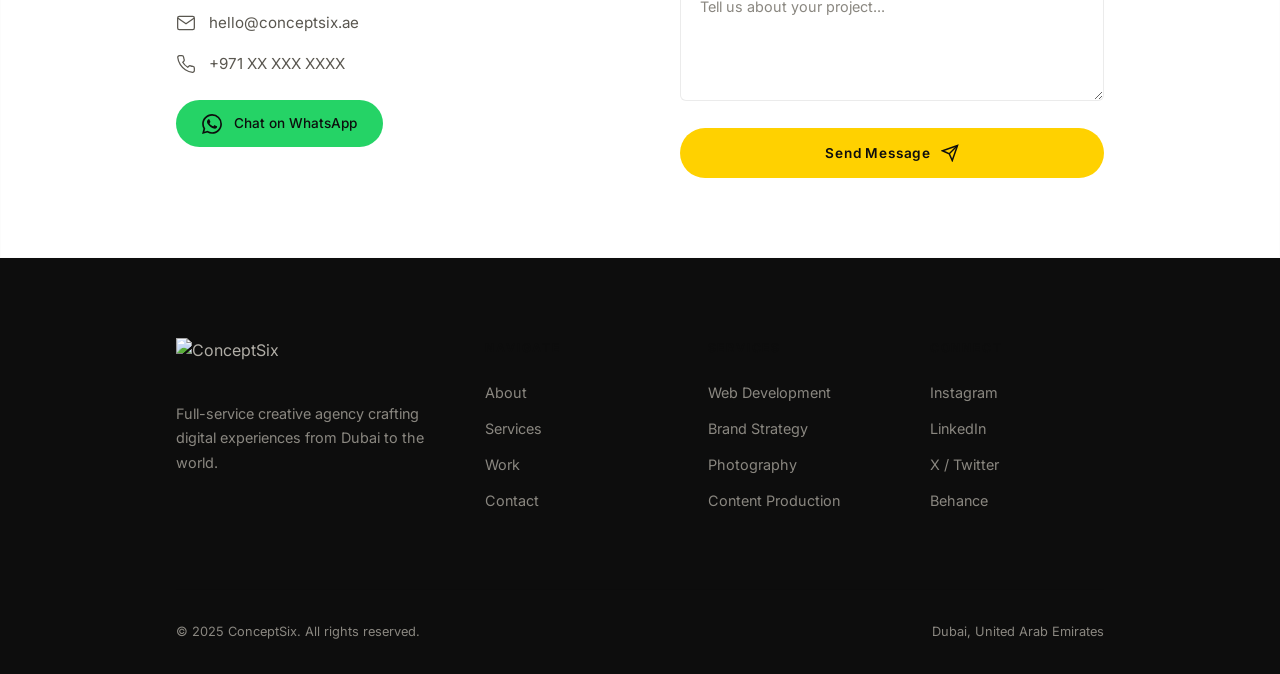
==== commit e8ada379: "Redesign sections, fix review issues, unify styling across pages - What We Stand For: bento grid wit" ====
--- a/ConceptSix/index.html
+++ b/ConceptSix/index.html
@@ -373,48 +373,44 @@
     <!-- STANDARDS / SOLUTIONS BENTO -->
     <section class="standfor section" id="solutions">
         <div class="container">
-            <div class="standfor-header">
-                <span class="standfor-pill" data-reveal>The Standards We Hold</span>
-                <h2 class="standfor-title" data-reveal-lines>BUILT FOR EXPERTS WHO<br>REFUSE TO SETTLE.</h2>
-                <p class="standfor-sub" data-reveal>We take your expertise and make it undeniable.</p>
-            </div>
-            <div class="standfor-grid">
-                <!-- Card 1: Branded Presence — image left (55%), pink right (45%) -->
-                <div class="standfor-row standfor-row--branded" data-reveal>
-                    <div class="standfor-img" style="background: #2a2a2a;"></div>
-                    <div class="standfor-pink">
-                        <div class="standfor-icon">
-                            <span class="standfor-icon-text">1M</span>
-                        </div>
-                        <h3 class="standfor-pink-title">Branded Presence</h3>
-                        <p class="standfor-pink-desc">Elevate your positioning with a unique visual system and attract premium clients you actually want.</p>
-                    </div>
-                </div>
-                <!-- Card 2: Content Sprints — full-width pink card -->
-                <div class="standfor-wide" data-reveal>
-                    <div class="standfor-wide-text">
-                        <div class="standfor-icon">
-                            <svg width="18" height="18" viewBox="0 0 24 24" fill="none" stroke="currentColor" stroke-width="2"><path d="M14 2H6a2 2 0 00-2 2v16a2 2 0 002 2h12a2 2 0 002-2V8z"/><polyline points="14 2 14 8 20 8"/></svg>
-                        </div>
-                        <h3 class="standfor-pink-title">Content Sprints</h3>
-                        <p class="standfor-pink-desc">One productive session turns into months of high quality content helping you save time & energy.</p>
-                    </div>
-                    <div class="standfor-photos">
-                        <div class="standfor-photo standfor-photo--top" style="background: #2a2a2a;"></div>
-                        <div class="standfor-photo standfor-photo--bottom" style="background: #333;"></div>
-                    </div>
-                </div>
-                <!-- Card 3: Demand Generation — image left (30%), pink right (70%) -->
-                <div class="standfor-row standfor-row--demand" data-reveal>
-                    <div class="standfor-img standfor-img--tall" style="background: #2a2a2a;">
-                        <span class="standfor-badge"><svg width="12" height="12" viewBox="0 0 24 24" fill="currentColor"><polygon points="5,3 19,12 5,21"/></svg> 1.1M</span>
-                    </div>
-                    <div class="standfor-pink">
-                        <div class="standfor-icon">
-                            <svg width="18" height="18" viewBox="0 0 24 24" fill="none" stroke="currentColor" stroke-width="2"><rect x="2" y="2" width="20" height="20" rx="2"/><path d="M7 2v20"/><path d="M17 2v20"/><path d="M2 12h20"/></svg>
-                        </div>
-                        <h3 class="standfor-pink-title">Demand Generation</h3>
-                        <p class="standfor-pink-desc">Conversion-focused strategy designed to get you attention, leads, and conversations that close.</p>
+            <div class="sf-header">
+                <span class="sf-pill" data-reveal>The Standards We Hold</span>
+                <h2 class="sf-title" data-reveal-lines>BUILT FOR EXPERTS WHO<br>REFUSE TO SETTLE.</h2>
+                <p class="sf-sub" data-reveal>We take your expertise and make it undeniable.</p>
+            </div>
+            <div class="sf-grid">
+                <!-- Row 1: Branded Presence -->
+                <div class="sf-card sf-card--split" data-reveal>
+                    <div class="sf-card__img" style="background:#1e1e1e;"></div>
+                    <div class="sf-card__body">
+                        <div class="sf-icon"><span class="sf-icon__label">1M</span></div>
+                        <h3 class="sf-card__title">Branded Presence</h3>
+                        <p class="sf-card__desc">Elevate your positioning with a unique visual system and attract premium clients you actually want.</p>
+                    </div>
+                </div>
+                <!-- Row 2: Content Sprints -->
+                <div class="sf-card sf-card--wide" data-reveal>
+                    <div class="sf-icon"><svg width="18" height="18" viewBox="0 0 24 24" fill="none" stroke="currentColor" stroke-width="2"><path d="M14 2H6a2 2 0 00-2 2v16a2 2 0 002 2h12a2 2 0 002-2V8z"/><polyline points="14 2 14 8 20 8"/></svg></div>
+                    <div class="sf-card--wide__bottom">
+                        <div class="sf-card--wide__text">
+                            <h3 class="sf-card__title">Content Sprints</h3>
+                            <p class="sf-card__desc">One productive session turns into months of high quality content helping you save time & energy.</p>
+                        </div>
+                        <div class="sf-photos">
+                            <div class="sf-photo sf-photo--1" style="background:#2a2a2a;"></div>
+                            <div class="sf-photo sf-photo--2" style="background:#222;"></div>
+                        </div>
+                    </div>
+                </div>
+                <!-- Row 3: Demand Generation -->
+                <div class="sf-card sf-card--narrow" data-reveal>
+                    <div class="sf-card__img sf-card__img--narrow" style="background:#1e1e1e;">
+                        <span class="sf-badge"><svg width="10" height="10" viewBox="0 0 24 24" fill="currentColor"><polygon points="5,3 19,12 5,21"/></svg> 1.1M</span>
+                    </div>
+                    <div class="sf-card__body">
+                        <div class="sf-icon"><svg width="18" height="18" viewBox="0 0 24 24" fill="none" stroke="currentColor" stroke-width="2"><rect x="2" y="2" width="20" height="20" rx="2"/><path d="M7 2v20"/><path d="M17 2v20"/><path d="M2 12h20"/></svg></div>
+                        <h3 class="sf-card__title">Demand Generation</h3>
+                        <p class="sf-card__desc">Conversion-focused strategy designed to get you attention, leads, and conversations that close.</p>
                     </div>
                 </div>
             </div>
@@ -645,34 +641,46 @@
     <section class="system section" id="process">
         <div class="container">
             <div class="system-header">
-                <span class="section-tag center" data-reveal>The System</span>
+                <span class="system-pill" data-reveal>The System</span>
                 <h2 class="system-title" data-reveal-lines>HOW THE SYSTEM RUNS</h2>
                 <p class="system-sub" data-reveal>A repeatable system designed to capture expertise, produce content, and generate demand.</p>
             </div>
             <div class="system-grid">
                 <div class="system-card" data-reveal>
-                    <span class="system-card-num">01</span>
-                    <div class="system-card-img" style="background: #2a2a2a;"></div>
-                    <h3 class="system-card-title">STRATEGY</h3>
-                    <p class="system-card-desc">Positioning, content angles, and authority series designed to generate attention, trust, and inbound demand.</p>
+                    <div class="system-card-img" style="background: #2a2a2a;">
+                        <span class="system-card-num">01</span>
+                    </div>
+                    <div class="system-card-text">
+                        <h3 class="system-card-title">Strategy</h3>
+                        <p class="system-card-desc">Positioning, content angles, and authority series designed to generate attention, trust, and inbound demand.</p>
+                    </div>
                 </div>
                 <div class="system-card" data-reveal>
-                    <span class="system-card-num">02</span>
-                    <div class="system-card-img" style="background: #2a2a2a;"></div>
-                    <h3 class="system-card-title">CAPTURE</h3>
-                    <p class="system-card-desc">Structured filming sessions that transform expertise into 20-30 authority clips in a single session.</p>
+                    <div class="system-card-img" style="background: #2a2a2a;">
+                        <span class="system-card-num">02</span>
+                    </div>
+                    <div class="system-card-text">
+                        <h3 class="system-card-title">Capture</h3>
+                        <p class="system-card-desc">Structured filming sessions that transform expertise into 20-30 authority clips in a single session.</p>
+                    </div>
                 </div>
                 <div class="system-card" data-reveal>
-                    <span class="system-card-num">03</span>
-                    <div class="system-card-img" style="background: #2a2a2a;"></div>
-                    <h3 class="system-card-title">PLACEMENT</h3>
-                    <p class="system-card-desc">Dedicated editing and publishing workflows that structure, refine, and distribute content consistently.</p>
+                    <div class="system-card-img" style="background: #2a2a2a;">
+                        <span class="system-card-num">03</span>
+                    </div>
+                    <div class="system-card-text">
+                        <h3 class="system-card-title">Placement</h3>
+                        <p class="system-card-desc">Dedicated editing and publishing workflows that structure, refine, and distribute content consistently.</p>
+                    </div>
                 </div>
                 <div class="system-card" data-reveal>
-                    <span class="system-card-num">04</span>
-                    <div class="system-card-img" style="background: #2a2a2a;"></div>
-                    <h3 class="system-card-title">OVERSIGHT</h3>
-                    <p class="system-card-desc">Quality control, brand alignment, and performance insights that continuously improve the authority engine.</p>
+                    <div class="system-card-img" style="background: #2a2a2a;">
+                        <span class="system-card-num">04</span>
+                    </div>
+                    <div class="system-card-text">
+                        <h3 class="system-card-title">Oversight</h3>
+                        <p class="system-card-desc">Quality control, brand alignment, and performance insights that continuously improve the authority engine.</p>
+                    </div>
                 </div>
             </div>
         </div>
@@ -772,130 +780,6 @@
         </div>
     </section>
 
-    <!-- RESOURCES SECTION -->
-    <section class="c42-resources section" id="resources">
-        <div class="container">
-            <span class="section-tag center" data-reveal>08 Resources</span>
-            <h2 class="c42-title" data-reveal-lines>Latest Insights</h2>
-        </div>
-        <div class="swiper c42-swiper">
-            <div class="swiper-wrapper">
-                <div class="swiper-slide">
-                    <div class="c42-card">
-                        <img src="https://images.unsplash.com/photo-1460925895917-afdab827c52f?w=800&q=80" alt="Digital Strategy Blog">
-                        <div class="c42-text">
-                            <h3>Digital Strategy for 2026</h3>
-                            <p>How to build a digital strategy that drives growth, visibility, and engagement in the modern landscape.</p>
-                        </div>
-                        <div class="swipe-arrow">
-                            <svg xmlns="http://www.w3.org/2000/svg" width="54" height="54" viewBox="0 0 54 54" fill="none">
-                                <circle cx="27" cy="27" r="27" fill="#FFD100"/>
-                                <path d="M22 17l10 10-10 10" stroke="#0d0d0d" stroke-width="2.5" stroke-linecap="round" stroke-linejoin="round"/>
-                            </svg>
-                        </div>
-                    </div>
-                </div>
-                <div class="swiper-slide">
-                    <div class="c42-card">
-                        <img src="https://images.unsplash.com/photo-1611162617213-7d7a39e9b1d7?w=800&q=80" alt="Brand Identity Blog">
-                        <div class="c42-text">
-                            <h3>The Power of Brand Identity</h3>
-                            <p>Why a strong brand identity is the foundation of every successful business in the UAE market.</p>
-                        </div>
-                        <div class="swipe-arrow">
-                            <svg xmlns="http://www.w3.org/2000/svg" width="54" height="54" viewBox="0 0 54 54" fill="none">
-                                <circle cx="27" cy="27" r="27" fill="#FFD100"/>
-                                <path d="M22 17l10 10-10 10" stroke="#0d0d0d" stroke-width="2.5" stroke-linecap="round" stroke-linejoin="round"/>
-                            </svg>
-                        </div>
-                    </div>
-                </div>
-                <div class="swiper-slide">
-                    <div class="c42-card">
-                        <img src="https://images.unsplash.com/photo-1542744173-8e7e53415bb0?w=800&q=80" alt="Content Strategy Blog">
-                        <div class="c42-text">
-                            <h3>Content That Converts</h3>
-                            <p>From cinematic video to social media clips, learn how content production drives measurable ROI.</p>
-                        </div>
-                        <div class="swipe-arrow">
-                            <svg xmlns="http://www.w3.org/2000/svg" width="54" height="54" viewBox="0 0 54 54" fill="none">
-                                <circle cx="27" cy="27" r="27" fill="#FFD100"/>
-                                <path d="M22 17l10 10-10 10" stroke="#0d0d0d" stroke-width="2.5" stroke-linecap="round" stroke-linejoin="round"/>
-                            </svg>
-                        </div>
-                    </div>
-                </div>
-                <div class="swiper-slide">
-                    <div class="c42-card">
-                        <img src="https://images.unsplash.com/photo-1432888498266-38ffec3eaf0a?w=800&q=80" alt="SEO Blog">
-                        <div class="c42-text">
-                            <h3>SEO Trends You Can't Ignore</h3>
-                            <p>The latest search engine optimization strategies that top Dubai agencies use to dominate rankings.</p>
-                        </div>
-                        <div class="swipe-arrow">
-                            <svg xmlns="http://www.w3.org/2000/svg" width="54" height="54" viewBox="0 0 54 54" fill="none">
-                                <circle cx="27" cy="27" r="27" fill="#FFD100"/>
-                                <path d="M22 17l10 10-10 10" stroke="#0d0d0d" stroke-width="2.5" stroke-linecap="round" stroke-linejoin="round"/>
-                            </svg>
-                        </div>
-                    </div>
-                </div>
-                <div class="swiper-slide">
-                    <div class="c42-card">
-                        <img src="https://images.unsplash.com/photo-1611926653458-09294b3142bf?w=800&q=80" alt="Social Media Blog">
-                        <div class="c42-text">
-                            <h3>Social Media Mastery</h3>
-                            <p>Build communities, drive engagement, and convert followers into loyal customers across every platform.</p>
-                        </div>
-                        <div class="swipe-arrow">
-                            <svg xmlns="http://www.w3.org/2000/svg" width="54" height="54" viewBox="0 0 54 54" fill="none">
-                                <circle cx="27" cy="27" r="27" fill="#FFD100"/>
-                                <path d="M22 17l10 10-10 10" stroke="#0d0d0d" stroke-width="2.5" stroke-linecap="round" stroke-linejoin="round"/>
-                            </svg>
-                        </div>
-                    </div>
-                </div>
-                <div class="swiper-slide">
-                    <div class="c42-card">
-                        <img src="https://images.unsplash.com/photo-1504384308090-c894fdcc538d?w=800&q=80" alt="Web Development Blog">
-                        <div class="c42-text">
-                            <h3>Web Development Best Practices</h3>
-                            <p>Building fast, accessible, and conversion-focused websites that scale with your business.</p>
-                        </div>
-                        <div class="swipe-arrow">
-                            <svg xmlns="http://www.w3.org/2000/svg" width="54" height="54" viewBox="0 0 54 54" fill="none">
-                                <circle cx="27" cy="27" r="27" fill="#FFD100"/>
-                                <path d="M22 17l10 10-10 10" stroke="#0d0d0d" stroke-width="2.5" stroke-linecap="round" stroke-linejoin="round"/>
-                            </svg>
-                        </div>
-                    </div>
-                </div>
-                <div class="swiper-slide">
-                    <div class="c42-card">
-                        <img src="https://images.unsplash.com/photo-1553877522-43269d4ea984?w=800&q=80" alt="Photography Blog">
-                        <div class="c42-text">
-                            <h3>Visual Storytelling in 2026</h3>
-                            <p>How professional photography and videography elevate your brand above the competition.</p>
-                        </div>
-                        <div class="swipe-arrow">
-                            <svg xmlns="http://www.w3.org/2000/svg" width="54" height="54" viewBox="0 0 54 54" fill="none">
-                                <circle cx="27" cy="27" r="27" fill="#FFD100"/>
-                                <path d="M22 17l10 10-10 10" stroke="#0d0d0d" stroke-width="2.5" stroke-linecap="round" stroke-linejoin="round"/>
-                            </svg>
-                        </div>
-                    </div>
-                </div>
-            </div>
-        </div>
-        <div class="c42-nav">
-            <button class="c42-btn c42-btn--prev" aria-label="Previous slide">
-                <svg width="24" height="24" viewBox="0 0 24 24" fill="none" stroke="currentColor" stroke-width="2"><polyline points="15 18 9 12 15 6"/></svg>
-            </button>
-            <button class="c42-btn c42-btn--next" aria-label="Next slide">
-                <svg width="24" height="24" viewBox="0 0 24 24" fill="none" stroke="currentColor" stroke-width="2"><polyline points="9 18 15 12 9 6"/></svg>
-            </button>
-        </div>
-    </section>
 
     <!-- CONTACT SECTION -->
     <section class="contact section" id="contact">
@@ -1029,7 +913,7 @@
     document.addEventListener("DOMContentLoaded", function() {
         // Case Studies Swiper
         new Swiper(".case-swiper", {
-            slidesPerView: 1.15,
+            slidesPerView: "auto",
             centeredSlides: false,
             spaceBetween: 24,
             speed: 700,
@@ -1043,30 +927,11 @@
                 nextEl: ".case-btn--next"
             },
             breakpoints: {
-                768: { slidesPerView: 1.4 },
-                1024: { slidesPerView: 1.8 }
+                768: { slidesPerView: "auto" },
+                1024: { slidesPerView: "auto" }
             }
         });
 
-        // Resources Swiper
-        const resourceSwiper = new Swiper(".c42-swiper", {
-            effect: "coverflow",
-            centeredSlides: true,
-            slidesPerView: "auto",
-            speed: 900,
-            initialSlide: 2,
-            grabCursor: true,
-            coverflowEffect: {
-                rotate: 0,
-                depth: 280,
-                modifier: 1,
-                slideShadows: false
-            },
-            navigation: {
-                prevEl: ".c42-btn--prev",
-                nextEl: ".c42-btn--next"
-            }
-        });
     });
     </script>
 </body>
--- a/ConceptSix/styles.css
+++ b/ConceptSix/styles.css
@@ -815,7 +815,6 @@
 }
 
 .hero-badge-pill span {
-    color: #ffffff;
     font-size: 0.75rem;
     font-weight: 500;
     letter-spacing: 0.08em;
@@ -936,8 +935,9 @@
 
 .hero-card {
     flex-shrink: 0;
-    width: 165px;
-    height: 250px;
+    width: 150px;
+    aspect-ratio: 9 / 16;
+    height: auto;
     border-radius: 14px;
     overflow: hidden;
     position: relative;
@@ -946,11 +946,11 @@
 }
 
 .hero-card--short {
-    height: 200px;
+    aspect-ratio: 4 / 5;
 }
 
 .hero-card--tall {
-    height: 290px;
+    aspect-ratio: 9 / 16;
 }
 
 .hero-card:hover {
@@ -967,7 +967,7 @@
 
 @keyframes showcaseScroll {
     0% { transform: translateX(0); }
-    100% { transform: translateX(calc(-165px * 8 - 14px * 8)); }
+    100% { transform: translateX(calc(-150px * 8 - 14px * 8)); }
 }
 
 /* ---- ABOUT ---- */
@@ -1015,7 +1015,7 @@
     font-family: var(--font-display);
     font-size: clamp(2.2rem, 4.5vw, 4rem);
     font-weight: 800;
-    line-height: 1.1;
+    line-height: 1.05;
     color: var(--white);
     margin-bottom: 1.5rem;
 }
@@ -1063,7 +1063,7 @@
     font-family: var(--font-display);
     font-size: clamp(1.5rem, 3vw, 2.2rem);
     font-weight: 700;
-    color: var(--purple);
+    color: var(--accent);
 }
 
 .about-stat-label {
@@ -1179,7 +1179,7 @@
     font-family: var(--font-display);
     font-size: clamp(2.2rem, 4.5vw, 4rem);
     font-weight: 800;
-    line-height: 1.1;
+    line-height: 1.05;
     color: var(--white);
     margin-bottom: 1.2rem;
 }
@@ -1358,222 +1358,223 @@
     }
 }
 
-/* ---- STAND FOR (SOLUTIONS BENTO) ---- */
-.standfor {
-    background: var(--bg);
-}
-
-.standfor-header {
+/* ---- STAND FOR (What We Stand For) ---- */
+.standfor { background: var(--bg); }
+
+.sf-header {
     text-align: center;
-    margin-bottom: 3.5rem;
-}
-
-.standfor-pill {
+    margin-bottom: 3rem;
+}
+
+.sf-pill {
     display: inline-block;
-    font-size: 0.75rem;
+    font-size: 0.72rem;
     font-weight: 500;
     letter-spacing: 0.12em;
     text-transform: uppercase;
     color: var(--white);
-    border: 1px solid rgba(255, 255, 255, 0.2);
+    border: 1px solid rgba(255, 255, 255, 0.18);
     border-radius: 100px;
-    padding: 0.5rem 1.5rem;
+    padding: 0.45rem 1.4rem;
     margin-bottom: 1.2rem;
 }
 
-.standfor-title {
+.sf-title {
     font-family: var(--font-display);
     text-transform: uppercase;
-    font-size: clamp(2rem, 4.5vw, 3.2rem);
+    font-size: clamp(2rem, 4.5vw, 3rem);
     font-weight: 900;
     color: var(--white);
     line-height: 1.05;
-    letter-spacing: -0.02em;
-    margin-bottom: 1rem;
-}
-
-.standfor-sub {
-    font-size: 0.95rem;
+    letter-spacing: -0.01em;
+    margin-bottom: 0.8rem;
+}
+
+.sf-sub {
+    font-size: 0.92rem;
     color: var(--text);
-    max-width: 460px;
+    max-width: 420px;
     margin: 0 auto;
-    line-height: 1.6;
-}
-
-.standfor-grid {
+    line-height: 1.5;
+}
+
+.sf-grid {
     display: flex;
     flex-direction: column;
-    gap: 14px;
-}
-
-/* Row cards (image + pink side by side) */
-.standfor-row {
+    gap: 12px;
+}
+
+/* ---- Row 1: Branded Presence (50/50 split) ---- */
+.sf-card--split {
     display: grid;
-    gap: 14px;
-    min-height: 300px;
-}
-
-.standfor-row--branded {
-    grid-template-columns: 55% 1fr;
-}
-
-.standfor-row--demand {
-    grid-template-columns: 28% 1fr;
-}
-
-.standfor-img {
-    border-radius: 14px;
-    overflow: hidden;
-    position: relative;
-    min-height: 300px;
-}
-
-.standfor-img--tall {
-    min-height: 300px;
-}
-
-/* Pink content cards */
-.standfor-pink {
-    background: #f5e6ff;
-    border-radius: 14px;
-    padding: 2.2rem 2.5rem;
+    grid-template-columns: 1fr 1fr;
+    gap: 12px;
+    min-height: 310px;
+}
+
+.sf-card__img {
+    min-height: 100%;
+    border-radius: 16px;
+    overflow: hidden;
+}
+
+.sf-card__body {
+    background: #fff8e1;
+    border-radius: 16px;
+    padding: 2rem 2.2rem;
     display: flex;
     flex-direction: column;
     justify-content: center;
 }
 
-.standfor-icon {
-    width: 42px;
-    height: 42px;
+.sf-icon {
+    width: 40px;
+    height: 40px;
     border-radius: 50%;
-    background: rgba(168, 85, 247, 0.15);
+    background: rgba(255, 209, 0, 0.18);
     display: flex;
     align-items: center;
     justify-content: center;
-    color: #A855F7;
-    margin-bottom: 1.5rem;
-}
-
-.standfor-icon-text {
+    color: #b89b00;
+    margin-bottom: 1.8rem;
+    flex-shrink: 0;
+}
+
+.sf-icon__label {
     font-family: var(--font-display);
-    font-size: 0.8rem;
+    font-size: 0.75rem;
     font-weight: 700;
-    color: #A855F7;
-}
-
-.standfor-pink-title {
-    color: #1a1a1a;
+    color: #b89b00;
+}
+
+.sf-card__title {
+    color: #111;
     font-family: var(--font-display);
-    font-size: 1.7rem;
+    font-size: 1.55rem;
     font-weight: 800;
-    margin-bottom: 0.6rem;
-    line-height: 1.15;
-}
-
-.standfor-pink-desc {
-    color: #4a4a4a;
-    font-size: 0.92rem;
-    line-height: 1.6;
-}
-
-/* Wide card (Content Sprints) */
-.standfor-wide {
-    background: #f5e6ff;
-    border-radius: 14px;
-    padding: 2.2rem 2.5rem;
+    margin-bottom: 0.5rem;
+    line-height: 1.05;
+}
+
+.sf-card__desc {
+    color: #555;
+    font-size: 0.88rem;
+    line-height: 1.55;
+}
+
+/* ---- Row 2: Content Sprints (full-width pink) ---- */
+.sf-card--wide {
+    background: #fff8e1;
+    padding: 1.8rem 2.2rem 2rem;
+    display: flex;
+    flex-direction: column;
+    min-height: 280px;
+}
+
+.sf-card--wide .sf-icon {
+    margin-bottom: auto;
+}
+
+.sf-card--wide__bottom {
     display: grid;
     grid-template-columns: 1fr 1fr;
     gap: 1.5rem;
-    min-height: 280px;
+    align-items: end;
+}
+
+.sf-card--wide__text {
+    padding-bottom: 0.2rem;
+}
+
+/* Photos — overlapping stack */
+.sf-photos {
     position: relative;
-}
-
-.standfor-wide-text {
-    display: flex;
-    flex-direction: column;
-    justify-content: flex-end;
-}
-
-/* Stacked photos */
-.standfor-photos {
-    position: relative;
-    display: flex;
-    align-items: flex-start;
-    justify-content: flex-end;
-    min-height: 200px;
-}
-
-.standfor-photo {
+    height: 200px;
+}
+
+.sf-photo {
     border-radius: 10px;
     overflow: hidden;
     position: absolute;
 }
 
-.standfor-photo--top {
-    width: 200px;
+.sf-photo--1 {
+    width: 210px;
     height: 140px;
     top: 0;
     right: 0;
     z-index: 2;
 }
 
-.standfor-photo--bottom {
-    width: 180px;
+.sf-photo--2 {
+    width: 190px;
     height: 140px;
     bottom: 0;
-    right: 40px;
+    right: 50px;
     z-index: 1;
 }
 
-/* Views badge */
-.standfor-badge {
+/* ---- Row 3: Demand Generation (narrow img / wide pink) ---- */
+.sf-card--narrow {
+    display: grid;
+    grid-template-columns: 27% 1fr;
+    gap: 12px;
+    min-height: 310px;
+}
+
+.sf-card__img--narrow {
+    position: relative;
+    border-radius: 16px;
+    overflow: hidden;
+}
+
+.sf-badge {
     position: absolute;
-    bottom: 14px;
-    left: 14px;
-    background: rgba(0, 0, 0, 0.7);
+    bottom: 12px;
+    left: 12px;
+    background: rgba(0, 0, 0, 0.65);
     color: #fff;
-    padding: 4px 10px;
-    border-radius: 6px;
-    font-size: 0.78rem;
+    padding: 3px 9px;
+    border-radius: 5px;
+    font-size: 0.75rem;
     font-weight: 600;
     display: inline-flex;
     align-items: center;
-    gap: 5px;
+    gap: 4px;
     backdrop-filter: blur(4px);
 }
 
-.standfor-badge svg {
-    opacity: 0.8;
-}
-
-/* Light theme */
-[data-theme="light"] .standfor-pink,
-[data-theme="light"] .standfor-wide {
-    background: #f5e6ff;
-}
-
-[data-theme="light"] .standfor-pill {
-    border-color: rgba(0, 0, 0, 0.15);
+.sf-badge svg { opacity: 0.8; }
+
+/* ---- Light theme ---- */
+[data-theme="light"] .sf-card__body,
+[data-theme="light"] .sf-card--wide {
+    background: #fff8e1;
+}
+
+[data-theme="light"] .sf-pill {
+    border-color: rgba(0, 0, 0, 0.12);
     color: #1a1a1a;
 }
 
-/* Responsive */
+/* ---- Responsive ---- */
 @media (max-width: 768px) {
-    .standfor-row--branded,
-    .standfor-row--demand {
+    .sf-card--split,
+    .sf-card--narrow {
         grid-template-columns: 1fr;
     }
-    .standfor-wide {
+    .sf-card__img {
+        min-height: 220px;
+    }
+    .sf-card--wide__bottom {
         grid-template-columns: 1fr;
     }
-    .standfor-img {
-        min-height: 220px;
+    .sf-photos {
+        height: 240px;
+        margin-top: 1rem;
     }
-    .standfor-photos {
-        min-height: 260px;
-    }
-    .standfor-header {
-        margin-bottom: 2.5rem;
+    .sf-header {
+        margin-bottom: 2rem;
     }
 }
 
@@ -1608,8 +1609,9 @@
 }
 
 .service-card {
-    flex: 0 0 420px;
-    height: 500px;
+    flex: 0 0 380px;
+    aspect-ratio: 4 / 5;
+    height: auto;
     position: relative;
     border-radius: var(--radius);
     overflow: hidden;
@@ -1858,7 +1860,7 @@
 .work-bento {
     display: grid;
     grid-template-columns: 1fr 1fr;
-    grid-template-rows: 380px 380px;
+    grid-template-rows: auto auto;
     gap: 1.25rem;
 }
 
@@ -1876,6 +1878,7 @@
     border-radius: 20px;
     overflow: hidden;
     cursor: pointer;
+    aspect-ratio: 4 / 5;
 }
 
 .work-bento-media {
@@ -1975,85 +1978,105 @@
 /* ---- SYSTEM (How The System Runs) ---- */
 .system-header {
     text-align: center;
-    margin-bottom: 3.5rem;
+    margin-bottom: 3rem;
+}
+
+.system-pill {
+    display: inline-block;
+    font-size: 0.72rem;
+    font-weight: 500;
+    letter-spacing: 0.12em;
+    text-transform: uppercase;
+    color: var(--white);
+    border: 1px solid rgba(255, 255, 255, 0.18);
+    border-radius: 100px;
+    padding: 0.45rem 1.4rem;
+    margin-bottom: 1.2rem;
 }
 
 .system-title {
     font-family: var(--font-display);
-    font-size: clamp(2.2rem, 4.5vw, 3.8rem);
+    font-size: clamp(2.2rem, 4.5vw, 3.4rem);
     font-weight: 900;
     color: var(--white);
     text-transform: uppercase;
     line-height: 1.05;
-    letter-spacing: -0.02em;
-    margin-bottom: 1rem;
+    letter-spacing: -0.01em;
+    margin-bottom: 0.8rem;
 }
 
 .system-sub {
-    font-size: 1rem;
+    font-size: 0.92rem;
     color: var(--text);
-    max-width: 580px;
+    max-width: 520px;
     margin: 0 auto;
-    line-height: 1.7;
+    line-height: 1.55;
 }
 
 .system-grid {
     display: grid;
     grid-template-columns: 1fr 1fr;
-    gap: 16px;
+    gap: 14px;
 }
 
 .system-card {
     background: #161625;
     border-radius: 16px;
-    padding: 1.5rem;
-    position: relative;
     overflow: hidden;
     transition: transform 0.4s var(--ease-out), border-color 0.4s;
-    border: 1px solid rgba(255,255,255,0.06);
+    border: 1px solid rgba(255, 255, 255, 0.05);
+    display: flex;
+    flex-direction: column;
 }
 
 .system-card:hover {
     transform: translateY(-4px);
-    border-color: rgba(255,255,255,0.12);
+    border-color: rgba(255, 255, 255, 0.1);
 }
 
 .system-card-num {
+    position: absolute;
+    top: 14px;
+    left: 14px;
+    z-index: 2;
     display: inline-flex;
     align-items: center;
     justify-content: center;
     font-family: var(--font-display);
-    font-size: 0.75rem;
+    font-size: 0.72rem;
     font-weight: 600;
-    color: rgba(255,255,255,0.7);
-    background: rgba(255,255,255,0.05);
-    border: 1px solid rgba(255,255,255,0.1);
+    color: rgba(200, 180, 255, 0.8);
+    background: rgba(100, 70, 180, 0.15);
+    border: 1px solid rgba(140, 100, 220, 0.25);
     border-radius: 6px;
-    padding: 0.3rem 0.7rem;
-    margin-bottom: 1rem;
+    padding: 0.25rem 0.65rem;
 }
 
 .system-card-img {
     width: 100%;
-    height: 220px;
-    border-radius: 12px;
-    margin-bottom: 1.2rem;
-    overflow: hidden;
+    aspect-ratio: 16 / 10;
+    overflow: hidden;
+    position: relative;
+}
+
+.system-card-text {
+    padding: 1.3rem 1.5rem 1.5rem;
 }
 
 .system-card-title {
     font-family: var(--font-display);
-    font-size: 1.3rem;
-    font-weight: 800;
+    font-size: 1.25rem;
+    font-weight: 900;
     color: var(--white);
     text-transform: uppercase;
-    margin-bottom: 0.6rem;
-    letter-spacing: 0.02em;
+    margin-bottom: 0.5rem;
+    letter-spacing: 0.01em;
+    font-style: italic;
 }
 
 .system-card-desc {
-    font-size: 0.9rem;
-    line-height: 1.6;
+    font-size: 0.85rem;
+    line-height: 1.55;
     color: var(--text);
 }
 
@@ -2072,7 +2095,7 @@
     font-family: var(--font-display);
     font-size: clamp(2.2rem, 4.5vw, 4rem);
     font-weight: 800;
-    line-height: 1.1;
+    line-height: 1.05;
     color: var(--white);
 }
 
@@ -2090,6 +2113,22 @@
     padding: 0 30px 20px;
 }
 
+.case-swiper .swiper-slide {
+    width: 480px;
+}
+
+@media (min-width: 1200px) {
+    .case-swiper .swiper-slide {
+        width: 460px;
+    }
+}
+
+@media (min-width: 1600px) {
+    .case-swiper .swiper-slide {
+        width: 500px;
+    }
+}
+
 .case-card {
     display: grid;
     grid-template-columns: 1fr 1fr;
@@ -2098,7 +2137,7 @@
     border-radius: 20px;
     overflow: hidden;
     transition: border-color 0.4s, transform 0.4s var(--ease-out);
-    height: 400px;
+    height: 440px;
 }
 
 .case-card:hover {
@@ -2194,7 +2233,8 @@
     justify-content: center;
     align-items: center;
     gap: 1.5rem;
-    margin-top: 2rem;
+    max-width: 320px;
+    margin: 2.5rem auto 0;
 }
 
 .case-btn {
@@ -2223,7 +2263,9 @@
 
 .case-pagination {
     display: flex;
+    justify-content: center;
     gap: 0.4rem;
+    flex: 1;
 }
 
 .case-pagination .swiper-pagination-bullet {
@@ -2241,11 +2283,7 @@
 }
 
 @media (max-width: 768px) {
-    .case-card {
-        grid-template-columns: 1fr;
-        height: auto;
-    }
-    .case-card-media { height: 220px; }
+    .case-card-media { aspect-ratio: 9 / 16; }
     .case-card-content { padding: 1.5rem; }
     .case-card-name { font-size: 1.3rem; }
 }
@@ -2371,7 +2409,7 @@
     font-family: var(--font-display);
     font-size: clamp(2.2rem, 4.5vw, 4rem);
     font-weight: 800;
-    line-height: 1.1;
+    line-height: 1.05;
     color: var(--white);
     margin-bottom: 1rem;
 }
@@ -2458,7 +2496,7 @@
     font-family: var(--font-display);
     font-size: clamp(2.2rem, 4.5vw, 4rem);
     font-weight: 800;
-    line-height: 1.1;
+    line-height: 1.05;
     color: var(--white);
     margin-bottom: 1rem;
 }
@@ -2633,7 +2671,7 @@
     font-family: var(--font-display);
     font-size: clamp(2.2rem, 4.5vw, 4rem);
     font-weight: 800;
-    line-height: 1.1;
+    line-height: 1.05;
     color: var(--white);
     margin-bottom: 1.5rem;
 }
@@ -2845,7 +2883,7 @@
     .nav { padding: 1.2rem 2rem; }
     .nav.scrolled { padding: 0.8rem 2rem; }
     .services-track { padding: 0 2rem; }
-    .service-card { flex: 0 0 340px; height: 440px; }
+    .service-card { flex: 0 0 340px; }
     .about-features { grid-template-columns: 1fr 1fr; }
     .success-stories-layout { grid-template-columns: 1fr; }
     .success-stories-left { position: static; text-align: center; }
@@ -2864,11 +2902,11 @@
     .container { padding: 0 1.5rem; }
     .section { padding: 60px 0; }
     .services-track { padding: 0 1.5rem; }
-    .service-card { flex: 0 0 280px; height: 380px; }
+    .service-card { flex: 0 0 280px; }
     .work-grid { grid-template-columns: 1fr; }
     .work-card-media { height: 200px; }
     .system-grid { grid-template-columns: 1fr; }
-    .system-card-img { height: 180px; }
+    .system-card-img { aspect-ratio: 1 / 1; }
     .success-story-card { flex: 0 0 260px; }
     .success-story-img { height: 300px; }
     .form-row { grid-template-columns: 1fr; }
@@ -2890,12 +2928,12 @@
     .hero-sub { font-size: 0.85rem; max-width: 90%; }
     .hero-badge-pill { margin-bottom: 1rem; padding: 0.4rem 1rem; }
     .hero-badge-pill span { font-size: 0.7rem; }
-    .hero-card { width: 150px; height: 260px; }
-    .hero-card--short { height: 210px; }
-    .hero-card--tall { height: 300px; }
+    .hero-card { width: 140px; }
+    .hero-card--short { aspect-ratio: 4 / 5; }
+    .hero-card--tall { aspect-ratio: 9 / 16; }
     @keyframes showcaseScroll {
         0% { transform: translateX(0); }
-        100% { transform: translateX(calc(-150px * 8 - 14px * 8)); }
+        100% { transform: translateX(calc(-140px * 8 - 14px * 8)); }
     }
     .showreel { height: 50vh; min-height: 350px; }
 }
@@ -2914,12 +2952,12 @@
     .about-features { grid-template-columns: 1fr; }
     .about-stats { flex-direction: column; gap: 1.5rem; }
     .about-stat-divider { width: 50px; height: 1px; }
-    .hero-card { width: 120px; height: 210px; border-radius: 10px; }
-    .hero-card--short { height: 170px; }
-    .hero-card--tall { height: 240px; }
+    .hero-card { width: 110px; border-radius: 10px; }
+    .hero-card--short { aspect-ratio: 4 / 5; }
+    .hero-card--tall { aspect-ratio: 9 / 16; }
     @keyframes showcaseScroll {
         0% { transform: translateX(0); }
-        100% { transform: translateX(calc(-120px * 8 - 14px * 8)); }
+        100% { transform: translateX(calc(-110px * 8 - 14px * 8)); }
     }
     .container { padding: 0 1rem; }
     .nav { padding: 1rem 1rem; }
@@ -2930,7 +2968,7 @@
     .hero-sub { font-size: 0.8rem; margin-bottom: 1rem; }
     .hero-ctas { margin-bottom: 1.5rem; }
     .btn { padding: 0.85rem 1.5rem; font-size: 0.8rem; }
-    .service-card { flex: 0 0 260px; height: 350px; }
+    .service-card { flex: 0 0 260px; }
     .services-track { padding: 0 1rem; gap: 1rem; }
     .case-card-content { padding: 1.2rem; }
     .case-card-name { font-size: 1.1rem; }
